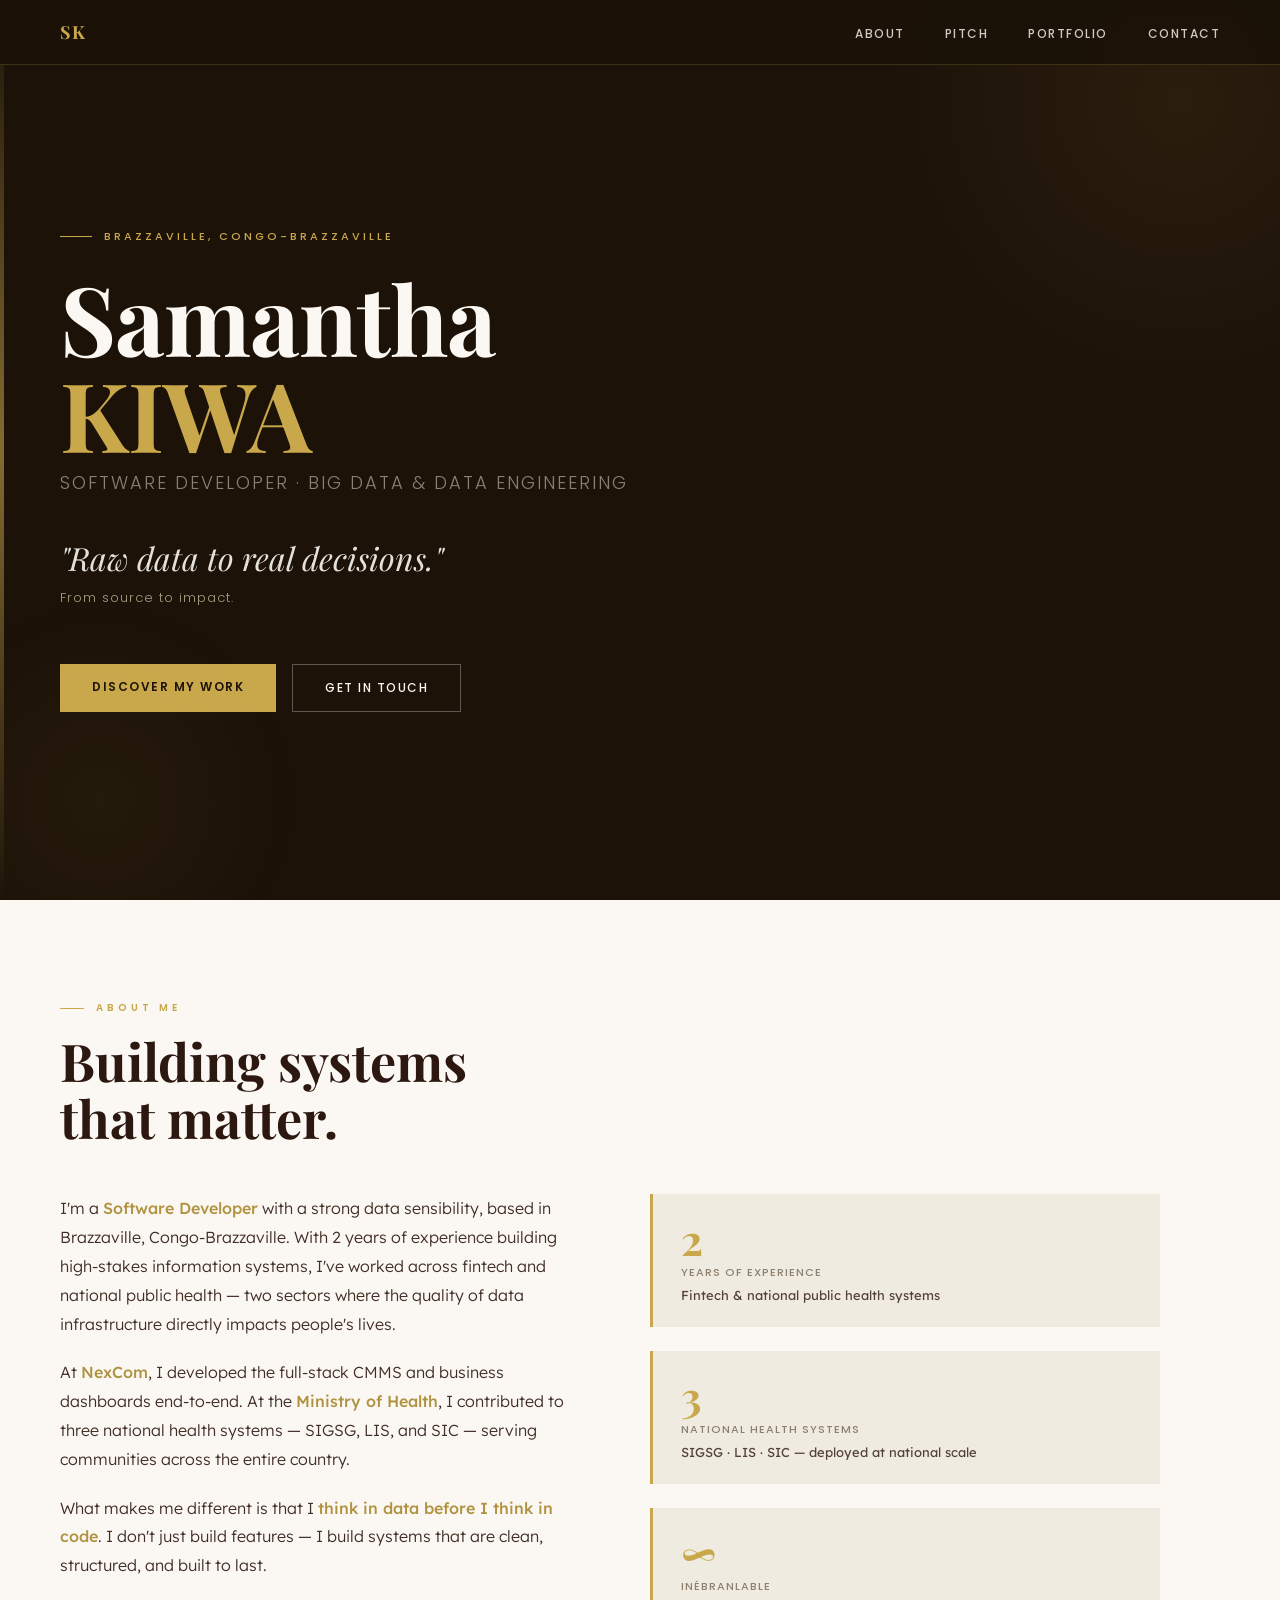
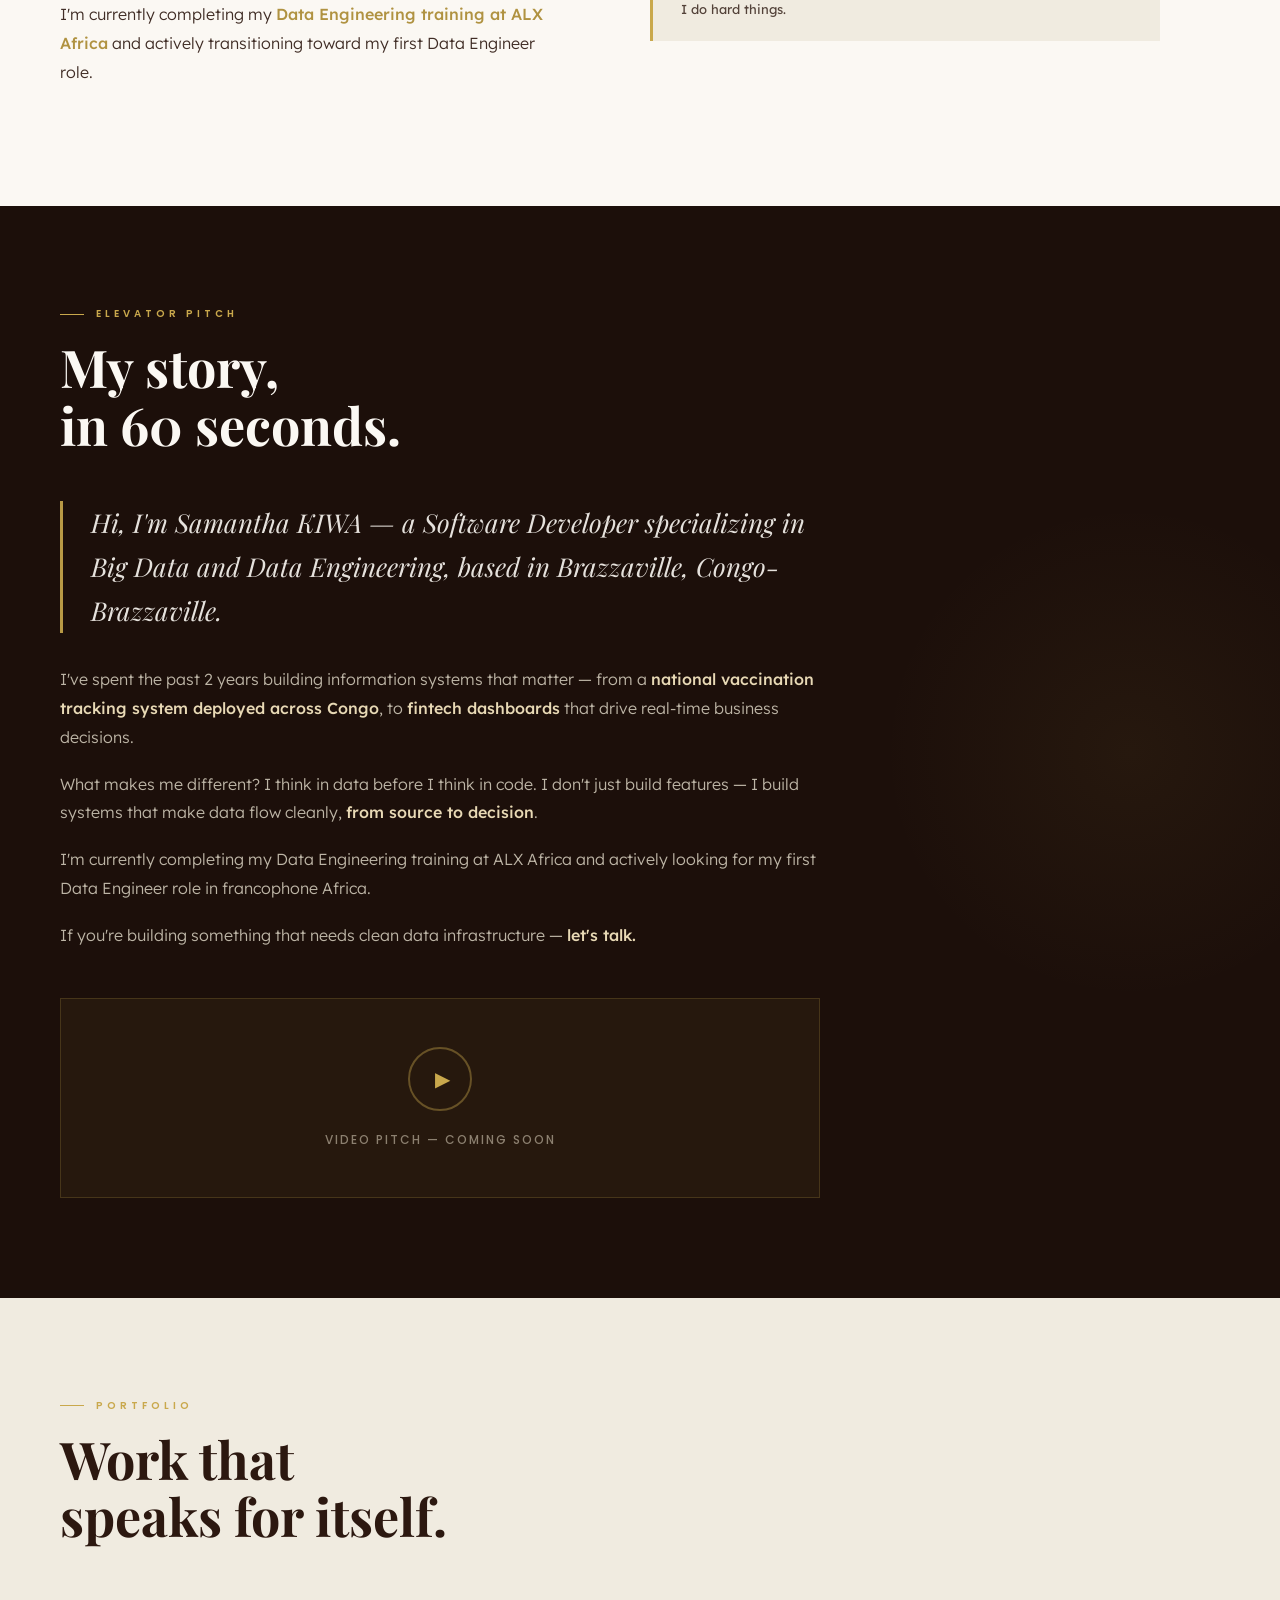
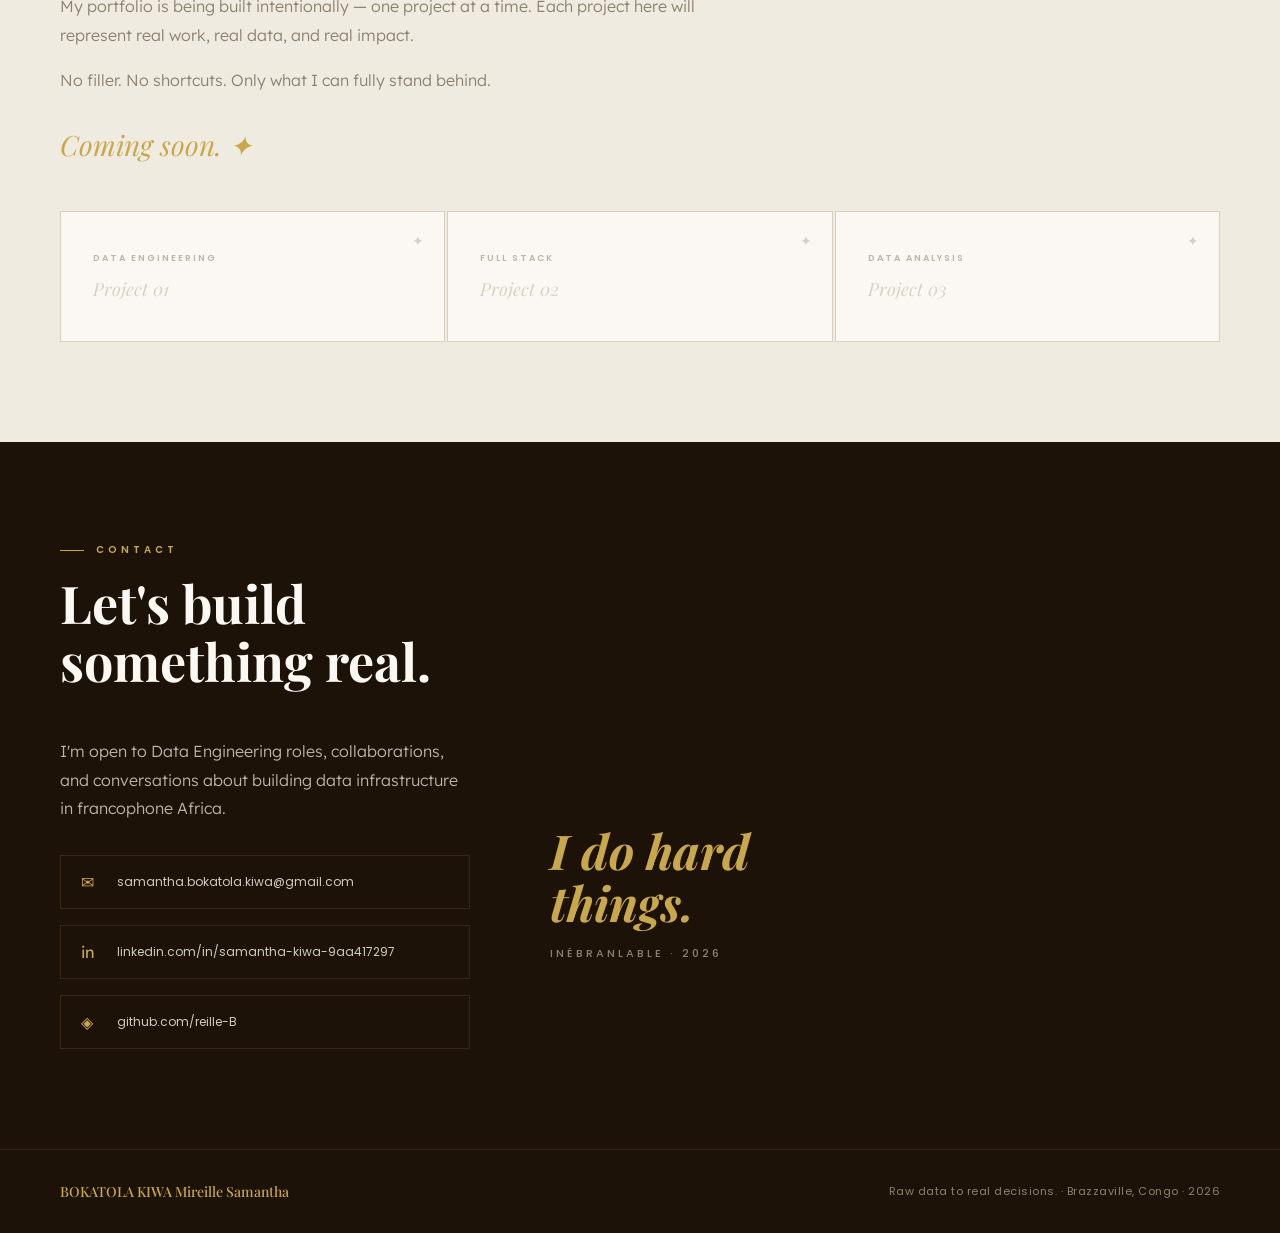
==== index.html @ e0ca82a2 "Portfolio index" ====
<!DOCTYPE html>
<html lang="en">
<head>
<meta charset="UTF-8">
<meta name="viewport" content="width=device-width, initial-scale=1.0">
<title>Samantha KIWA — Software Developer · Big Data & Data Engineering</title>
<link href="https://fonts.googleapis.com/css2?family=Playfair+Display:wght@400;500;700&family=Poppins:wght@300;400;500;600&family=Lexend:wght@300;400;500&display=swap" rel="stylesheet">
<style>
  :root {
    --espresso: #2C1810;
    --espresso-deep: #1C0F0A;
    --nuit: #1C1208;
    --or: #C9A84C;
    --or-pale: #E8D9B5;
    --or-fonce: #A8882E;
    --creme: #FBF8F3;
    --creme-fonce: #F0EBE0;
    --taupe: #8C8070;
    --sable: #D9D0C0;
    --sable-clair: #BDB5A6;
  }

  * { margin: 0; padding: 0; box-sizing: border-box; }

  html { scroll-behavior: smooth; }

  body {
    font-family: 'Lexend', sans-serif;
    background: var(--creme);
    color: var(--espresso);
    overflow-x: hidden;
  }

  /* ── NAV ── */
  nav {
    position: fixed;
    top: 0; left: 0; right: 0;
    z-index: 100;
    display: flex;
    justify-content: space-between;
    align-items: center;
    padding: 20px 60px;
    background: rgba(28, 18, 8, 0.95);
    backdrop-filter: blur(12px);
    border-bottom: 1px solid rgba(201, 168, 76, 0.2);
  }

  .nav-logo {
    font-family: 'Playfair Display', serif;
    font-size: 18px;
    font-weight: 700;
    color: var(--or);
    letter-spacing: 0.5px;
  }

  .nav-links {
    display: flex;
    gap: 40px;
    list-style: none;
  }

  .nav-links a {
    font-family: 'Poppins', sans-serif;
    font-size: 12px;
    font-weight: 500;
    color: var(--creme);
    text-decoration: none;
    letter-spacing: 1.5px;
    text-transform: uppercase;
    opacity: 0.8;
    transition: opacity 0.3s, color 0.3s;
  }

  .nav-links a:hover { opacity: 1; color: var(--or); }

  /* ── HERO ── */
  .hero {
    min-height: 100vh;
    background: var(--nuit);
    display: flex;
    align-items: center;
    position: relative;
    overflow: hidden;
    padding: 120px 60px 80px;
  }

  .hero::before {
    content: '';
    position: absolute;
    top: -200px; right: -200px;
    width: 600px; height: 600px;
    background: radial-gradient(circle, rgba(201,168,76,0.08) 0%, transparent 70%);
    pointer-events: none;
  }

  .hero::after {
    content: '';
    position: absolute;
    bottom: -100px; left: -100px;
    width: 400px; height: 400px;
    background: radial-gradient(circle, rgba(201,168,76,0.05) 0%, transparent 70%);
    pointer-events: none;
  }

  .hero-content {
    max-width: 900px;
    animation: fadeUp 1s ease both;
  }

  .hero-eyebrow {
    font-family: 'Poppins', sans-serif;
    font-size: 11px;
    font-weight: 500;
    color: var(--or);
    letter-spacing: 3px;
    text-transform: uppercase;
    margin-bottom: 24px;
    display: flex;
    align-items: center;
    gap: 12px;
  }

  .hero-eyebrow::before {
    content: '';
    width: 32px;
    height: 1px;
    background: var(--or);
  }

  .hero-name {
    font-family: 'Playfair Display', serif;
    font-size: clamp(52px, 8vw, 96px);
    font-weight: 700;
    color: var(--creme);
    line-height: 1.0;
    margin-bottom: 8px;
    letter-spacing: -1px;
  }

  .hero-name span { color: var(--or); }

  .hero-title {
    font-family: 'Poppins', sans-serif;
    font-size: clamp(14px, 2vw, 18px);
    font-weight: 300;
    color: var(--taupe);
    letter-spacing: 2px;
    text-transform: uppercase;
    margin-bottom: 40px;
  }

  .hero-tagline {
    font-family: 'Playfair Display', serif;
    font-size: clamp(20px, 3vw, 32px);
    font-weight: 400;
    color: var(--creme);
    font-style: italic;
    line-height: 1.4;
    margin-bottom: 8px;
    opacity: 0.9;
  }

  .hero-sub {
    font-family: 'Poppins', sans-serif;
    font-size: 13px;
    font-weight: 300;
    color: var(--or-pale);
    letter-spacing: 1px;
    margin-bottom: 56px;
    opacity: 0.7;
  }

  .hero-cta {
    display: flex;
    gap: 16px;
    flex-wrap: wrap;
  }

  .btn-primary {
    font-family: 'Poppins', sans-serif;
    font-size: 12px;
    font-weight: 600;
    letter-spacing: 1.5px;
    text-transform: uppercase;
    color: var(--nuit);
    background: var(--or);
    padding: 14px 32px;
    text-decoration: none;
    border: none;
    cursor: pointer;
    transition: background 0.3s, transform 0.2s;
  }

  .btn-primary:hover { background: var(--or-fonce); transform: translateY(-2px); }

  .btn-ghost {
    font-family: 'Poppins', sans-serif;
    font-size: 12px;
    font-weight: 500;
    letter-spacing: 1.5px;
    text-transform: uppercase;
    color: var(--creme);
    background: transparent;
    padding: 14px 32px;
    text-decoration: none;
    border: 1px solid rgba(251,248,243,0.3);
    transition: border-color 0.3s, transform 0.2s;
  }

  .btn-ghost:hover { border-color: var(--or); color: var(--or); transform: translateY(-2px); }

  .hero-bar {
    position: absolute;
    left: 0; top: 0; bottom: 0;
    width: 4px;
    background: linear-gradient(to bottom, transparent, var(--or), transparent);
    opacity: 0.6;
  }

  /* ── SECTIONS ── */
  section { padding: 100px 60px; }

  .section-label {
    font-family: 'Poppins', sans-serif;
    font-size: 10px;
    font-weight: 600;
    letter-spacing: 4px;
    text-transform: uppercase;
    color: var(--or);
    margin-bottom: 16px;
    display: flex;
    align-items: center;
    gap: 12px;
  }

  .section-label::before {
    content: '';
    width: 24px;
    height: 1px;
    background: var(--or);
  }

  .section-title {
    font-family: 'Playfair Display', serif;
    font-size: clamp(32px, 5vw, 52px);
    font-weight: 700;
    color: var(--espresso);
    line-height: 1.1;
    margin-bottom: 48px;
  }

  /* ── ABOUT ── */
  #about { background: var(--creme); }

  .about-grid {
    display: grid;
    grid-template-columns: 1fr 1fr;
    gap: 80px;
    align-items: start;
    max-width: 1100px;
  }

  .about-text p {
    font-family: 'Lexend', sans-serif;
    font-size: 16px;
    font-weight: 300;
    color: var(--espresso);
    line-height: 1.8;
    margin-bottom: 20px;
    opacity: 0.9;
  }

  .about-text p strong {
    color: var(--or-fonce);
    font-weight: 500;
  }

  .about-stats {
    display: flex;
    flex-direction: column;
    gap: 24px;
  }

  .stat-card {
    background: var(--creme-fonce);
    border-left: 3px solid var(--or);
    padding: 24px 28px;
  }

  .stat-number {
    font-family: 'Playfair Display', serif;
    font-size: 42px;
    font-weight: 700;
    color: var(--or);
    line-height: 1;
    margin-bottom: 4px;
  }

  .stat-label {
    font-family: 'Poppins', sans-serif;
    font-size: 11px;
    font-weight: 500;
    color: var(--taupe);
    letter-spacing: 1px;
    text-transform: uppercase;
  }

  .stat-desc {
    font-family: 'Lexend', sans-serif;
    font-size: 13px;
    color: var(--espresso);
    margin-top: 6px;
    opacity: 0.8;
  }

  /* ── PITCH ── */
  #pitch {
    background: var(--espresso-deep);
    position: relative;
    overflow: hidden;
  }

  #pitch::before {
    content: '';
    position: absolute;
    top: 50%; right: -100px;
    transform: translateY(-50%);
    width: 500px; height: 500px;
    background: radial-gradient(circle, rgba(201,168,76,0.06) 0%, transparent 70%);
    pointer-events: none;
  }

  #pitch .section-label { color: var(--or); }
  #pitch .section-label::before { background: var(--or); }

  #pitch .section-title { color: var(--creme); }

  .pitch-content {
    max-width: 760px;
    position: relative;
    z-index: 1;
  }

  .pitch-quote {
    font-family: 'Playfair Display', serif;
    font-size: clamp(18px, 2.5vw, 26px);
    font-weight: 400;
    color: var(--creme);
    line-height: 1.7;
    font-style: italic;
    margin-bottom: 32px;
    padding-left: 28px;
    border-left: 3px solid var(--or);
    opacity: 0.9;
  }

  .pitch-body p {
    font-family: 'Lexend', sans-serif;
    font-size: 16px;
    font-weight: 300;
    color: var(--sable-clair);
    line-height: 1.8;
    margin-bottom: 18px;
  }

  .pitch-body p strong { color: var(--or-pale); font-weight: 500; }

  .pitch-video-placeholder {
    margin-top: 48px;
    background: rgba(201,168,76,0.06);
    border: 1px solid rgba(201,168,76,0.2);
    padding: 48px;
    text-align: center;
  }

  .pitch-video-placeholder p {
    font-family: 'Poppins', sans-serif;
    font-size: 12px;
    font-weight: 500;
    color: var(--taupe);
    letter-spacing: 2px;
    text-transform: uppercase;
  }

  .pitch-video-placeholder .play-icon {
    width: 64px;
    height: 64px;
    border: 2px solid rgba(201,168,76,0.4);
    border-radius: 50%;
    display: flex;
    align-items: center;
    justify-content: center;
    margin: 0 auto 20px;
  }

  .pitch-video-placeholder .play-icon::after {
    content: '▶';
    color: var(--or);
    font-size: 20px;
    margin-left: 4px;
  }

  /* ── PORTFOLIO ── */
  #portfolio { background: var(--creme-fonce); }

  .portfolio-coming {
    max-width: 700px;
  }

  .portfolio-coming p {
    font-family: 'Lexend', sans-serif;
    font-size: 16px;
    font-weight: 300;
    color: var(--taupe);
    line-height: 1.8;
    margin-bottom: 16px;
  }

  .portfolio-coming .signature {
    font-family: 'Playfair Display', serif;
    font-size: 28px;
    color: var(--or);
    font-style: italic;
    margin-top: 32px;
  }

  .portfolio-grid {
    display: grid;
    grid-template-columns: repeat(3, 1fr);
    gap: 2px;
    margin-top: 48px;
  }

  .portfolio-placeholder {
    background: var(--creme);
    border: 1px solid var(--sable);
    padding: 40px 32px;
    position: relative;
    overflow: hidden;
  }

  .portfolio-placeholder::before {
    content: '✦';
    position: absolute;
    top: 20px; right: 20px;
    color: var(--sable);
    font-size: 14px;
  }

  .portfolio-placeholder .pp-tag {
    font-family: 'Poppins', sans-serif;
    font-size: 9px;
    font-weight: 600;
    letter-spacing: 2px;
    text-transform: uppercase;
    color: var(--sable-clair);
    margin-bottom: 12px;
  }

  .portfolio-placeholder .pp-title {
    font-family: 'Playfair Display', serif;
    font-size: 18px;
    color: var(--sable);
    font-style: italic;
  }

  /* ── CONTACT ── */
  #contact { background: var(--nuit); }

  #contact .section-label { color: var(--or); }
  #contact .section-label::before { background: var(--or); }
  #contact .section-title { color: var(--creme); }

  .contact-grid {
    display: grid;
    grid-template-columns: 1fr 1fr;
    gap: 80px;
    max-width: 900px;
  }

  .contact-intro {
    font-family: 'Lexend', sans-serif;
    font-size: 16px;
    font-weight: 300;
    color: var(--sable-clair);
    line-height: 1.8;
    margin-bottom: 32px;
  }

  .contact-links {
    display: flex;
    flex-direction: column;
    gap: 16px;
  }

  .contact-link {
    display: flex;
    align-items: center;
    gap: 16px;
    text-decoration: none;
    padding: 16px 20px;
    border: 1px solid rgba(201,168,76,0.15);
    transition: border-color 0.3s, background 0.3s;
  }

  .contact-link:hover {
    border-color: var(--or);
    background: rgba(201,168,76,0.05);
  }

  .contact-link-icon {
    font-size: 16px;
    color: var(--or);
    min-width: 20px;
  }

  .contact-link-text {
    font-family: 'Poppins', sans-serif;
    font-size: 12px;
    color: var(--creme);
    font-weight: 400;
    opacity: 0.8;
  }

  .contact-right {
    display: flex;
    flex-direction: column;
    justify-content: center;
  }

  .motto {
    font-family: 'Playfair Display', serif;
    font-size: clamp(24px, 4vw, 48px);
    font-weight: 700;
    color: var(--or);
    line-height: 1.1;
    margin-bottom: 16px;
    font-style: italic;
  }

  .motto-sub {
    font-family: 'Poppins', sans-serif;
    font-size: 11px;
    font-weight: 500;
    letter-spacing: 3px;
    text-transform: uppercase;
    color: var(--taupe);
  }

  /* ── FOOTER ── */
  footer {
    background: var(--nuit);
    border-top: 1px solid rgba(201,168,76,0.15);
    padding: 32px 60px;
    display: flex;
    justify-content: space-between;
    align-items: center;
  }

  .footer-name {
    font-family: 'Playfair Display', serif;
    font-size: 14px;
    color: var(--or);
    font-weight: 500;
  }

  .footer-copy {
    font-family: 'Poppins', sans-serif;
    font-size: 11px;
    color: var(--taupe);
    letter-spacing: 0.5px;
  }

  /* ── ANIMATIONS ── */
  @keyframes fadeUp {
    from { opacity: 0; transform: translateY(30px); }
    to { opacity: 1; transform: translateY(0); }
  }

  .fade-in {
    opacity: 0;
    transform: translateY(20px);
    transition: opacity 0.7s ease, transform 0.7s ease;
  }

  .fade-in.visible {
    opacity: 1;
    transform: translateY(0);
  }

  /* ── RESPONSIVE ── */
  @media (max-width: 768px) {
    nav { padding: 16px 24px; }
    .nav-links { display: none; }
    section { padding: 60px 24px; }
    .hero { padding: 100px 24px 60px; }
    .about-grid { grid-template-columns: 1fr; gap: 40px; }
    .contact-grid { grid-template-columns: 1fr; gap: 40px; }
    .portfolio-grid { grid-template-columns: 1fr; }
    footer { flex-direction: column; gap: 12px; text-align: center; padding: 24px; }
  }
</style>
</head>
<body>

<!-- NAV -->
<nav>
  <div class="nav-logo">SK</div>
  <ul class="nav-links">
    <li><a href="#about">About</a></li>
    <li><a href="#pitch">Pitch</a></li>
    <li><a href="#portfolio">Portfolio</a></li>
    <li><a href="#contact">Contact</a></li>
  </ul>
</nav>

<!-- HERO -->
<section class="hero">
  <div class="hero-bar"></div>
  <div class="hero-content">
    <div class="hero-eyebrow">Brazzaville, Congo-Brazzaville</div>
    <h1 class="hero-name">Samantha<br><span>KIWA</span></h1>
    <p class="hero-title">Software Developer · Big Data & Data Engineering</p>
    <p class="hero-tagline">"Raw data to real decisions."</p>
    <p class="hero-sub">From source to impact.</p>
    <div class="hero-cta">
      <a href="#about" class="btn-primary">Discover my work</a>
      <a href="#contact" class="btn-ghost">Get in touch</a>
    </div>
  </div>
</section>

<!-- ABOUT -->
<section id="about">
  <div class="section-label">About me</div>
  <h2 class="section-title">Building systems<br>that matter.</h2>
  <div class="about-grid fade-in">
    <div class="about-text">
      <p>I'm a <strong>Software Developer</strong> with a strong data sensibility, based in Brazzaville, Congo-Brazzaville. With 2 years of experience building high-stakes information systems, I've worked across fintech and national public health — two sectors where the quality of data infrastructure directly impacts people's lives.</p>
      <p>At <strong>NexCom</strong>, I developed the full-stack CMMS and business dashboards end-to-end. At the <strong>Ministry of Health</strong>, I contributed to three national health systems — SIGSG, LIS, and SIC — serving communities across the entire country.</p>
      <p>What makes me different is that I <strong>think in data before I think in code</strong>. I don't just build features — I build systems that are clean, structured, and built to last.</p>
      <p>I'm currently completing my <strong>Data Engineering training at ALX Africa</strong> and actively transitioning toward my first Data Engineer role.</p>
    </div>
    <div class="about-stats">
      <div class="stat-card">
        <div class="stat-number">2</div>
        <div class="stat-label">Years of experience</div>
        <div class="stat-desc">Fintech & national public health systems</div>
      </div>
      <div class="stat-card">
        <div class="stat-number">3</div>
        <div class="stat-label">National health systems</div>
        <div class="stat-desc">SIGSG · LIS · SIC — deployed at national scale</div>
      </div>
      <div class="stat-card">
        <div class="stat-number">∞</div>
        <div class="stat-label">Inébranlable</div>
        <div class="stat-desc">I do hard things.</div>
      </div>
    </div>
  </div>
</section>

<!-- ELEVATOR PITCH -->
<section id="pitch">
  <div class="section-label">Elevator pitch</div>
  <h2 class="section-title">My story,<br>in 60 seconds.</h2>
  <div class="pitch-content fade-in">
    <p class="pitch-quote">Hi, I'm Samantha KIWA — a Software Developer specializing in Big Data and Data Engineering, based in Brazzaville, Congo-Brazzaville.</p>
    <div class="pitch-body">
      <p>I've spent the past 2 years building information systems that matter — from a <strong>national vaccination tracking system deployed across Congo</strong>, to <strong>fintech dashboards</strong> that drive real-time business decisions.</p>
      <p>What makes me different? I think in data before I think in code. I don't just build features — I build systems that make data flow cleanly, <strong>from source to decision</strong>.</p>
      <p>I'm currently completing my Data Engineering training at ALX Africa and actively looking for my first Data Engineer role in francophone Africa.</p>
      <p>If you're building something that needs clean data infrastructure — <strong>let's talk.</strong></p>
    </div>
    <div class="pitch-video-placeholder">
      <div class="play-icon"></div>
      <p>Video pitch — coming soon</p>
    </div>
  </div>
</section>

<!-- PORTFOLIO -->
<section id="portfolio">
  <div class="section-label">Portfolio</div>
  <h2 class="section-title">Work that<br>speaks for itself.</h2>
  <div class="portfolio-coming fade-in">
    <p>My portfolio is being built intentionally — one project at a time. Each project here will represent real work, real data, and real impact.</p>
    <p>No filler. No shortcuts. Only what I can fully stand behind.</p>
    <div class="signature">Coming soon. ✦</div>
  </div>
  <div class="portfolio-grid">
    <div class="portfolio-placeholder">
      <div class="pp-tag">Data Engineering</div>
      <div class="pp-title">Project 01</div>
    </div>
    <div class="portfolio-placeholder">
      <div class="pp-tag">Full Stack</div>
      <div class="pp-title">Project 02</div>
    </div>
    <div class="portfolio-placeholder">
      <div class="pp-tag">Data Analysis</div>
      <div class="pp-title">Project 03</div>
    </div>
  </div>
</section>

<!-- CONTACT -->
<section id="contact">
  <div class="section-label">Contact</div>
  <h2 class="section-title">Let's build<br>something real.</h2>
  <div class="contact-grid fade-in">
    <div>
      <p class="contact-intro">I'm open to Data Engineering roles, collaborations, and conversations about building data infrastructure in francophone Africa.</p>
      <div class="contact-links">
        <a href="mailto:samantha.bokatola.kiwa@gmail.com" class="contact-link">
          <span class="contact-link-icon">✉</span>
          <span class="contact-link-text">samantha.bokatola.kiwa@gmail.com</span>
        </a>
        <a href="https://linkedin.com/in/samantha-kiwa-9aa417297" target="_blank" class="contact-link">
          <span class="contact-link-icon">in</span>
          <span class="contact-link-text">linkedin.com/in/samantha-kiwa-9aa417297</span>
        </a>
        <a href="https://github.com/reille-B" target="_blank" class="contact-link">
          <span class="contact-link-icon">◈</span>
          <span class="contact-link-text">github.com/reille-B</span>
        </a>
      </div>
    </div>
    <div class="contact-right">
      <div class="motto">I do hard<br>things.</div>
      <div class="motto-sub">Inébranlable · 2026</div>
    </div>
  </div>
</section>

<!-- FOOTER -->
<footer>
  <div class="footer-name">BOKATOLA KIWA Mireille Samantha</div>
  <div class="footer-copy">Raw data to real decisions. · Brazzaville, Congo · 2026</div>
</footer>

<script>
  // Scroll animations
  const observer = new IntersectionObserver((entries) => {
    entries.forEach(entry => {
      if (entry.isIntersecting) {
        entry.target.classList.add('visible');
      }
    });
  }, { threshold: 0.1 });

  document.querySelectorAll('.fade-in').forEach(el => observer.observe(el));
</script>
</body>
</html>
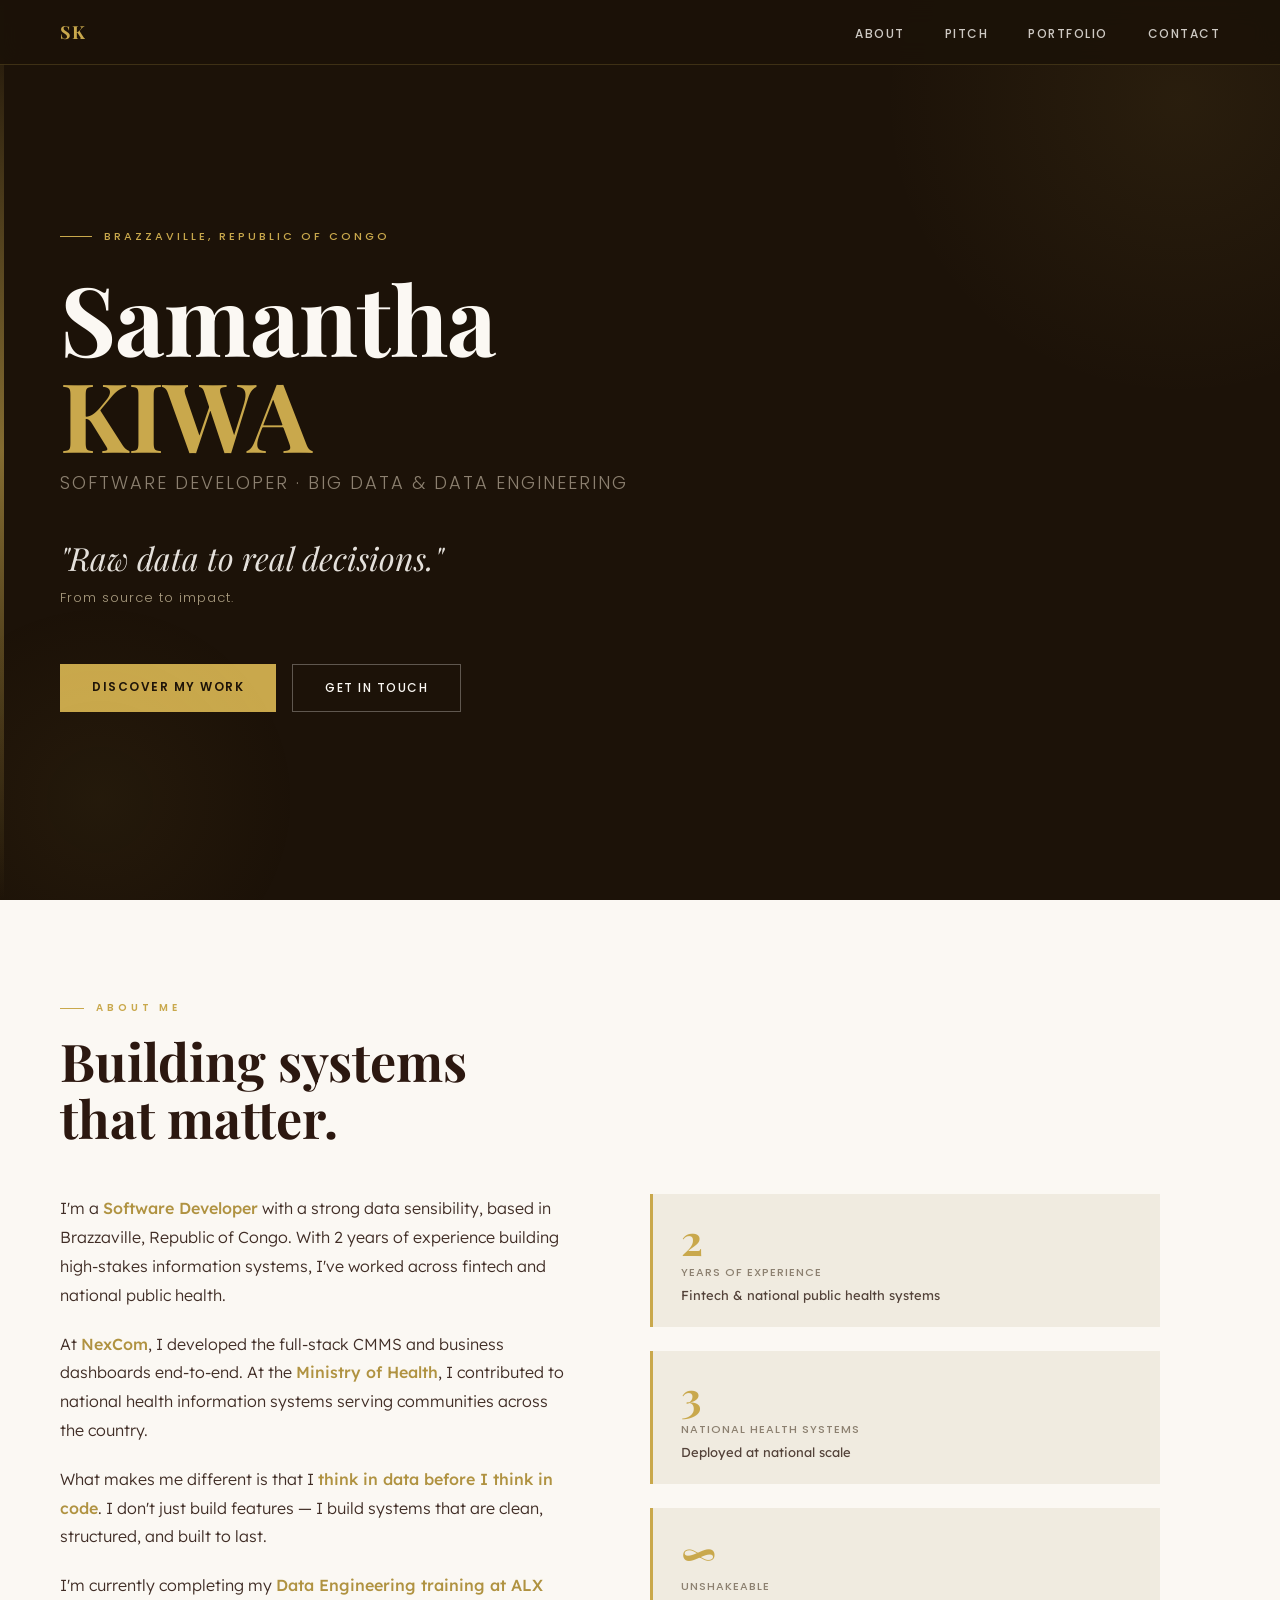
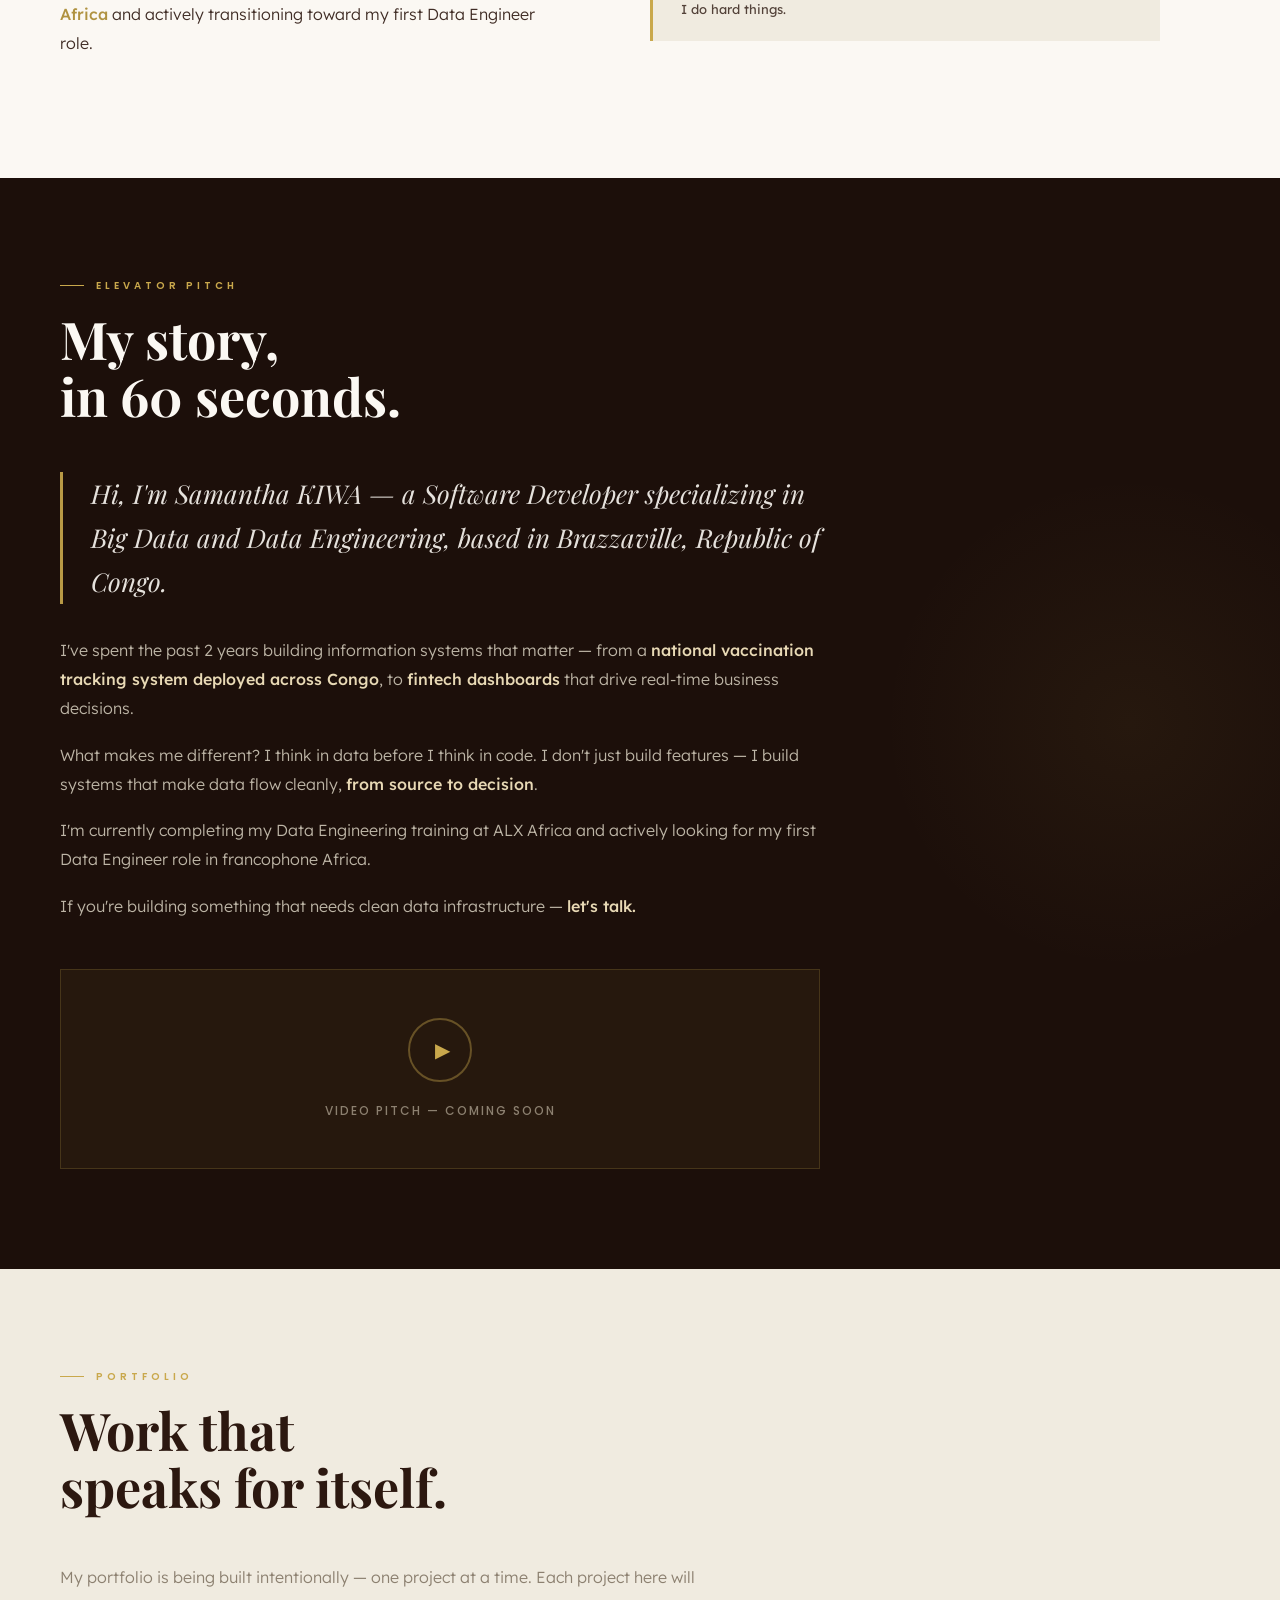
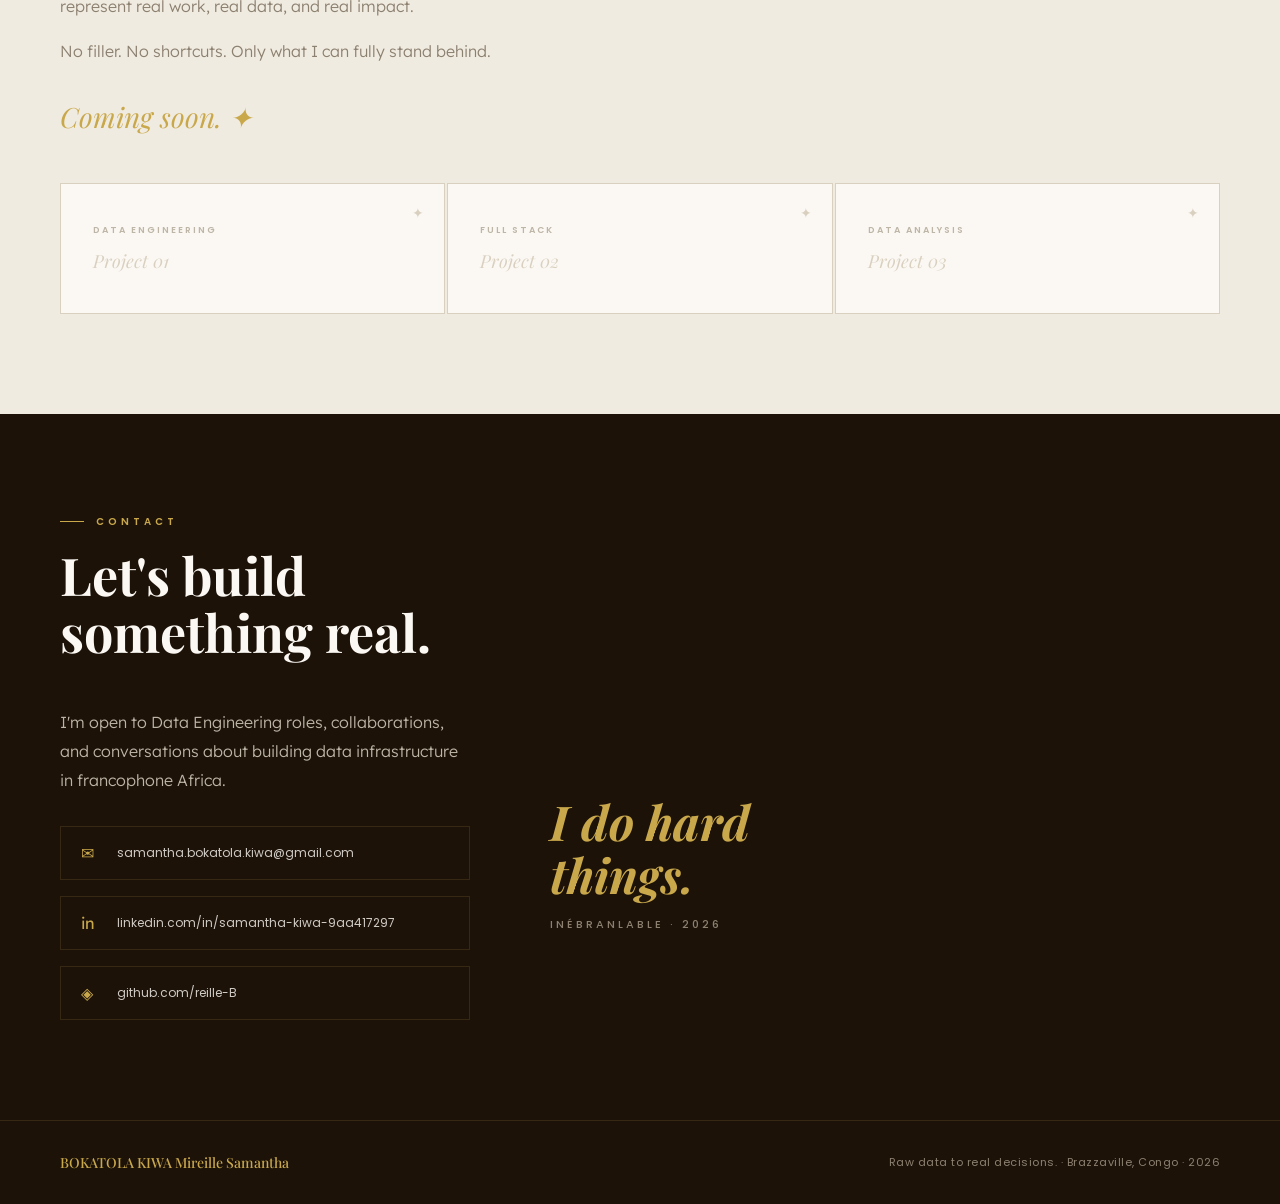
==== commit 8a2c0a4b: "ABOUT" ====
--- a/index.html
+++ b/index.html
@@ -618,7 +618,7 @@
 <section class="hero">
   <div class="hero-bar"></div>
   <div class="hero-content">
-    <div class="hero-eyebrow">Brazzaville, Congo-Brazzaville</div>
+    <div class="hero-eyebrow">Brazzaville, Republic of Congo</div>
     <h1 class="hero-name">Samantha<br><span>KIWA</span></h1>
     <p class="hero-title">Software Developer · Big Data & Data Engineering</p>
     <p class="hero-tagline">"Raw data to real decisions."</p>
@@ -636,8 +636,8 @@
   <h2 class="section-title">Building systems<br>that matter.</h2>
   <div class="about-grid fade-in">
     <div class="about-text">
-      <p>I'm a <strong>Software Developer</strong> with a strong data sensibility, based in Brazzaville, Congo-Brazzaville. With 2 years of experience building high-stakes information systems, I've worked across fintech and national public health — two sectors where the quality of data infrastructure directly impacts people's lives.</p>
-      <p>At <strong>NexCom</strong>, I developed the full-stack CMMS and business dashboards end-to-end. At the <strong>Ministry of Health</strong>, I contributed to three national health systems — SIGSG, LIS, and SIC — serving communities across the entire country.</p>
+      <p>I'm a <strong>Software Developer</strong> with a strong data sensibility, based in Brazzaville, Republic of Congo. With 2 years of experience building high-stakes information systems, I've worked across fintech and national public health.</p>
+      <p>At <strong>NexCom</strong>, I developed the full-stack CMMS and business dashboards end-to-end. At the <strong>Ministry of Health</strong>, I contributed to national health information systems serving communities across the country.</p>
       <p>What makes me different is that I <strong>think in data before I think in code</strong>. I don't just build features — I build systems that are clean, structured, and built to last.</p>
       <p>I'm currently completing my <strong>Data Engineering training at ALX Africa</strong> and actively transitioning toward my first Data Engineer role.</p>
     </div>
@@ -650,11 +650,11 @@
       <div class="stat-card">
         <div class="stat-number">3</div>
         <div class="stat-label">National health systems</div>
-        <div class="stat-desc">SIGSG · LIS · SIC — deployed at national scale</div>
+        <div class="stat-desc">Deployed at national scale</div>
       </div>
       <div class="stat-card">
         <div class="stat-number">∞</div>
-        <div class="stat-label">Inébranlable</div>
+        <div class="stat-label">Unshakeable</div>
         <div class="stat-desc">I do hard things.</div>
       </div>
     </div>
@@ -666,7 +666,7 @@
   <div class="section-label">Elevator pitch</div>
   <h2 class="section-title">My story,<br>in 60 seconds.</h2>
   <div class="pitch-content fade-in">
-    <p class="pitch-quote">Hi, I'm Samantha KIWA — a Software Developer specializing in Big Data and Data Engineering, based in Brazzaville, Congo-Brazzaville.</p>
+    <p class="pitch-quote">Hi, I'm Samantha KIWA — a Software Developer specializing in Big Data and Data Engineering, based in Brazzaville, Republic of Congo.</p>
     <div class="pitch-body">
       <p>I've spent the past 2 years building information systems that matter — from a <strong>national vaccination tracking system deployed across Congo</strong>, to <strong>fintech dashboards</strong> that drive real-time business decisions.</p>
       <p>What makes me different? I think in data before I think in code. I don't just build features — I build systems that make data flow cleanly, <strong>from source to decision</strong>.</p>
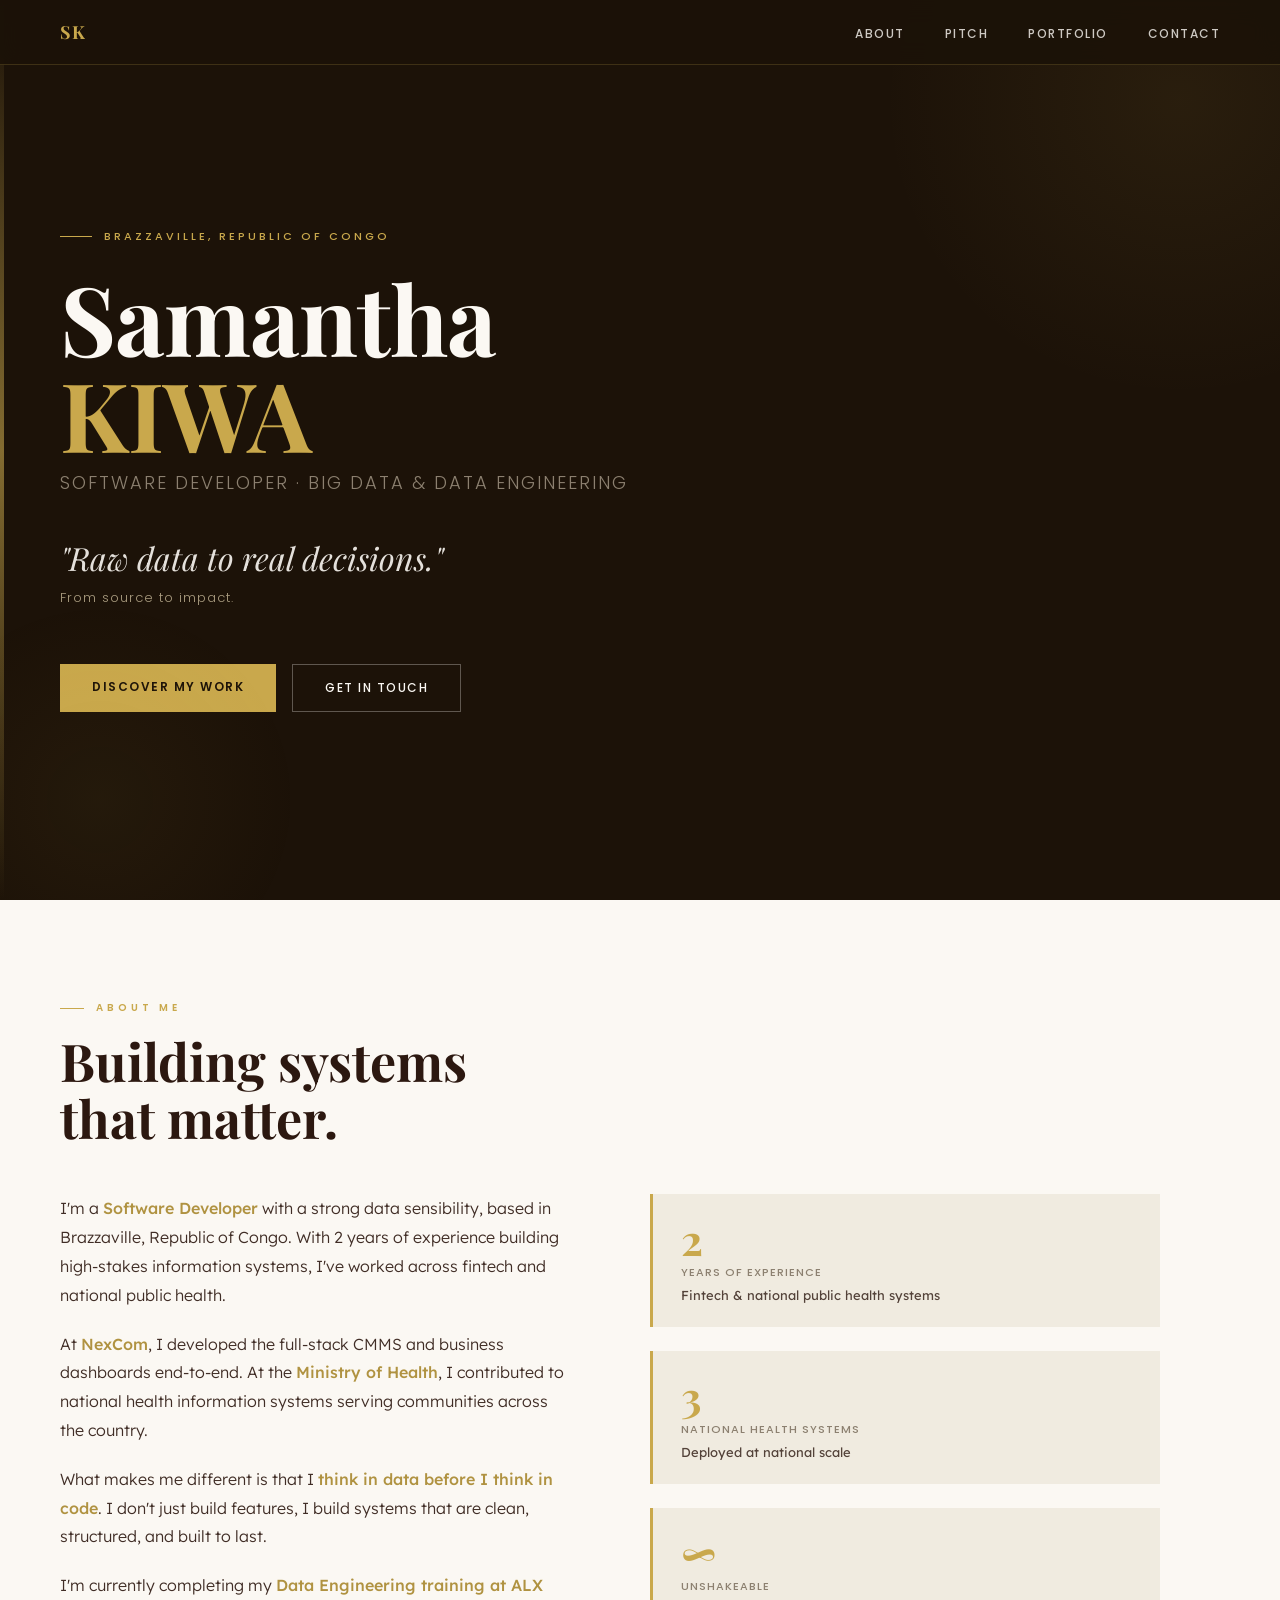
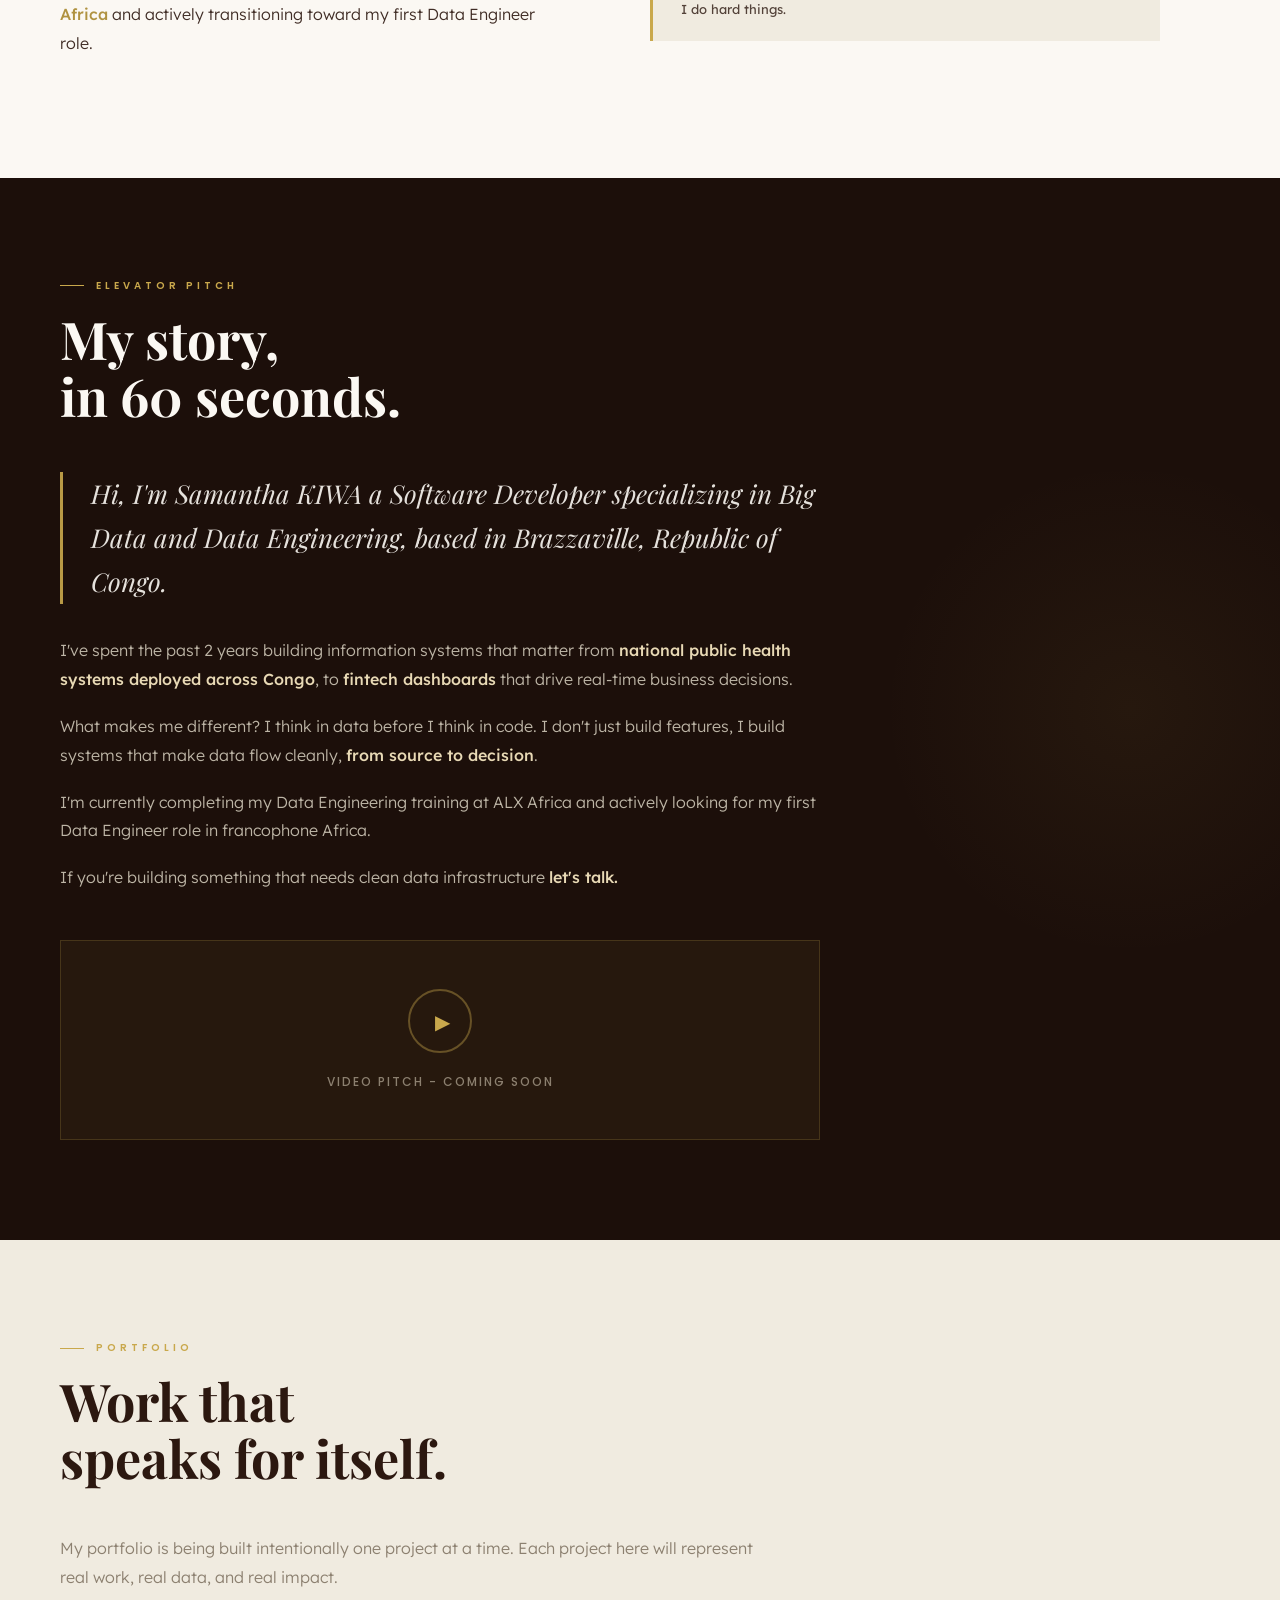
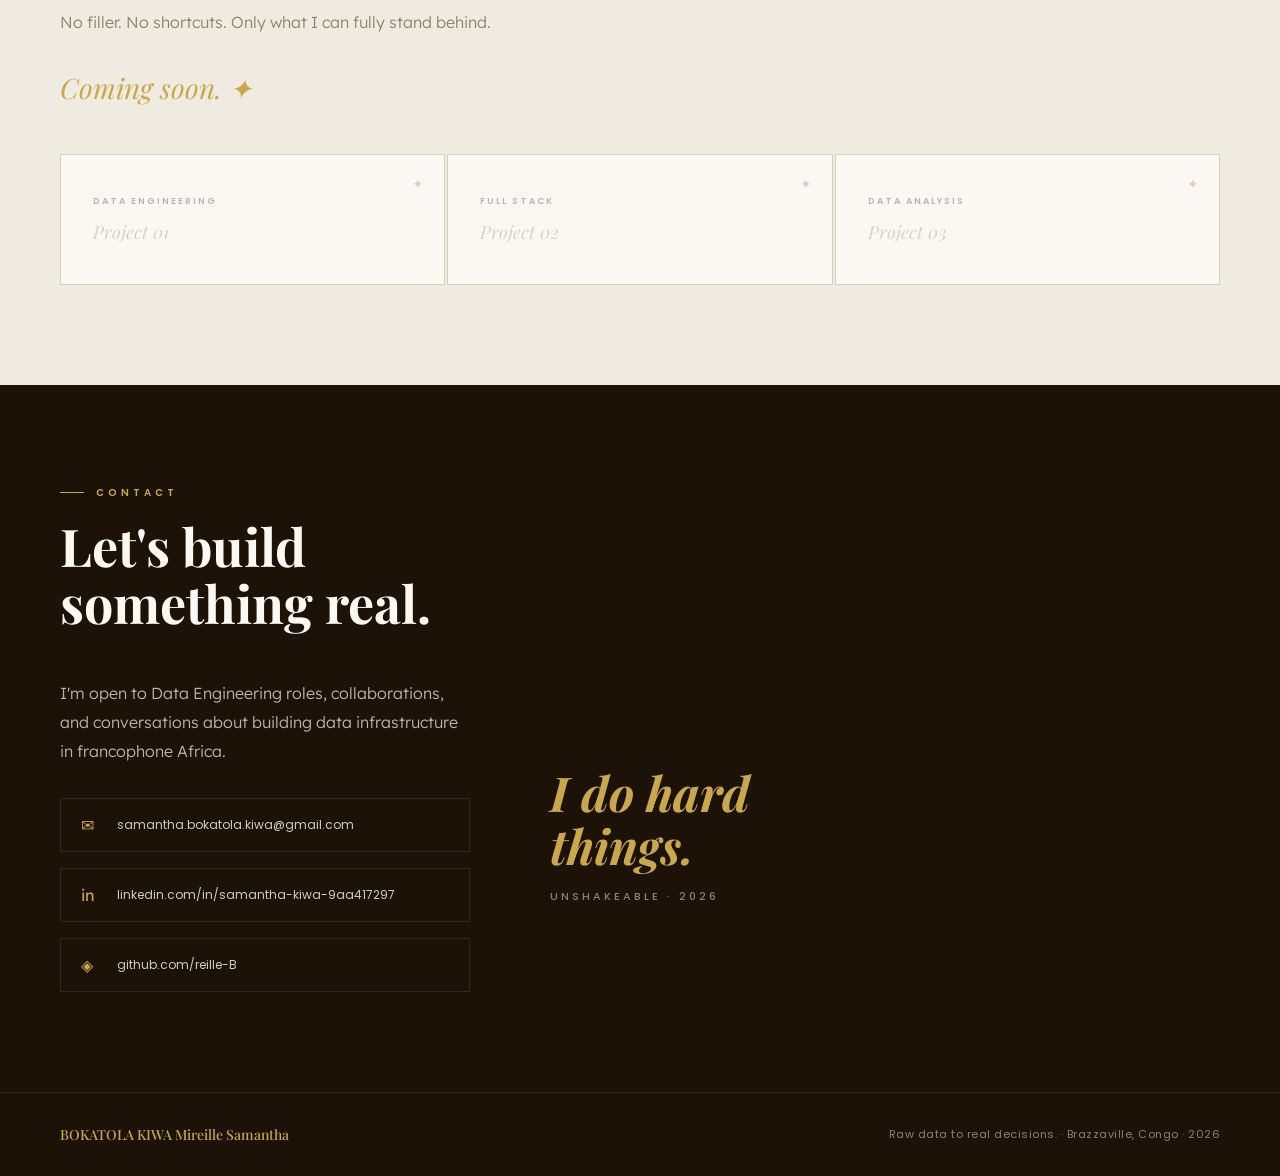
==== commit 476a6813: "Fix typos and punctuation in index.html" ====
--- a/index.html
+++ b/index.html
@@ -638,7 +638,7 @@
     <div class="about-text">
       <p>I'm a <strong>Software Developer</strong> with a strong data sensibility, based in Brazzaville, Republic of Congo. With 2 years of experience building high-stakes information systems, I've worked across fintech and national public health.</p>
       <p>At <strong>NexCom</strong>, I developed the full-stack CMMS and business dashboards end-to-end. At the <strong>Ministry of Health</strong>, I contributed to national health information systems serving communities across the country.</p>
-      <p>What makes me different is that I <strong>think in data before I think in code</strong>. I don't just build features — I build systems that are clean, structured, and built to last.</p>
+      <p>What makes me different is that I <strong>think in data before I think in code</strong>. I don't just build features, I build systems that are clean, structured, and built to last.</p>
       <p>I'm currently completing my <strong>Data Engineering training at ALX Africa</strong> and actively transitioning toward my first Data Engineer role.</p>
     </div>
     <div class="about-stats">
@@ -666,16 +666,16 @@
   <div class="section-label">Elevator pitch</div>
   <h2 class="section-title">My story,<br>in 60 seconds.</h2>
   <div class="pitch-content fade-in">
-    <p class="pitch-quote">Hi, I'm Samantha KIWA — a Software Developer specializing in Big Data and Data Engineering, based in Brazzaville, Republic of Congo.</p>
+    <p class="pitch-quote">Hi, I'm Samantha KIWA a Software Developer specializing in Big Data and Data Engineering, based in Brazzaville, Republic of Congo.</p>
     <div class="pitch-body">
-      <p>I've spent the past 2 years building information systems that matter — from a <strong>national vaccination tracking system deployed across Congo</strong>, to <strong>fintech dashboards</strong> that drive real-time business decisions.</p>
-      <p>What makes me different? I think in data before I think in code. I don't just build features — I build systems that make data flow cleanly, <strong>from source to decision</strong>.</p>
+      <p>I've spent the past 2 years building information systems that matter from <strong>national public health systems deployed across Congo</strong>, to <strong>fintech dashboards</strong> that drive real-time business decisions.</p>      
+      <p>What makes me different? I think in data before I think in code. I don't just build features, I build systems that make data flow cleanly, <strong>from source to decision</strong>.</p>
       <p>I'm currently completing my Data Engineering training at ALX Africa and actively looking for my first Data Engineer role in francophone Africa.</p>
-      <p>If you're building something that needs clean data infrastructure — <strong>let's talk.</strong></p>
+      <p>If you're building something that needs clean data infrastructure <strong>let's talk.</strong></p>
     </div>
     <div class="pitch-video-placeholder">
       <div class="play-icon"></div>
-      <p>Video pitch — coming soon</p>
+      <p>Video pitch - coming soon</p>
     </div>
   </div>
 </section>
@@ -685,7 +685,7 @@
   <div class="section-label">Portfolio</div>
   <h2 class="section-title">Work that<br>speaks for itself.</h2>
   <div class="portfolio-coming fade-in">
-    <p>My portfolio is being built intentionally — one project at a time. Each project here will represent real work, real data, and real impact.</p>
+    <p>My portfolio is being built intentionally one project at a time. Each project here will represent real work, real data, and real impact.</p>
     <p>No filler. No shortcuts. Only what I can fully stand behind.</p>
     <div class="signature">Coming soon. ✦</div>
   </div>
@@ -729,7 +729,7 @@
     </div>
     <div class="contact-right">
       <div class="motto">I do hard<br>things.</div>
-      <div class="motto-sub">Inébranlable · 2026</div>
+      <div class="motto-sub">Unshakeable · 2026</div>
     </div>
   </div>
 </section>
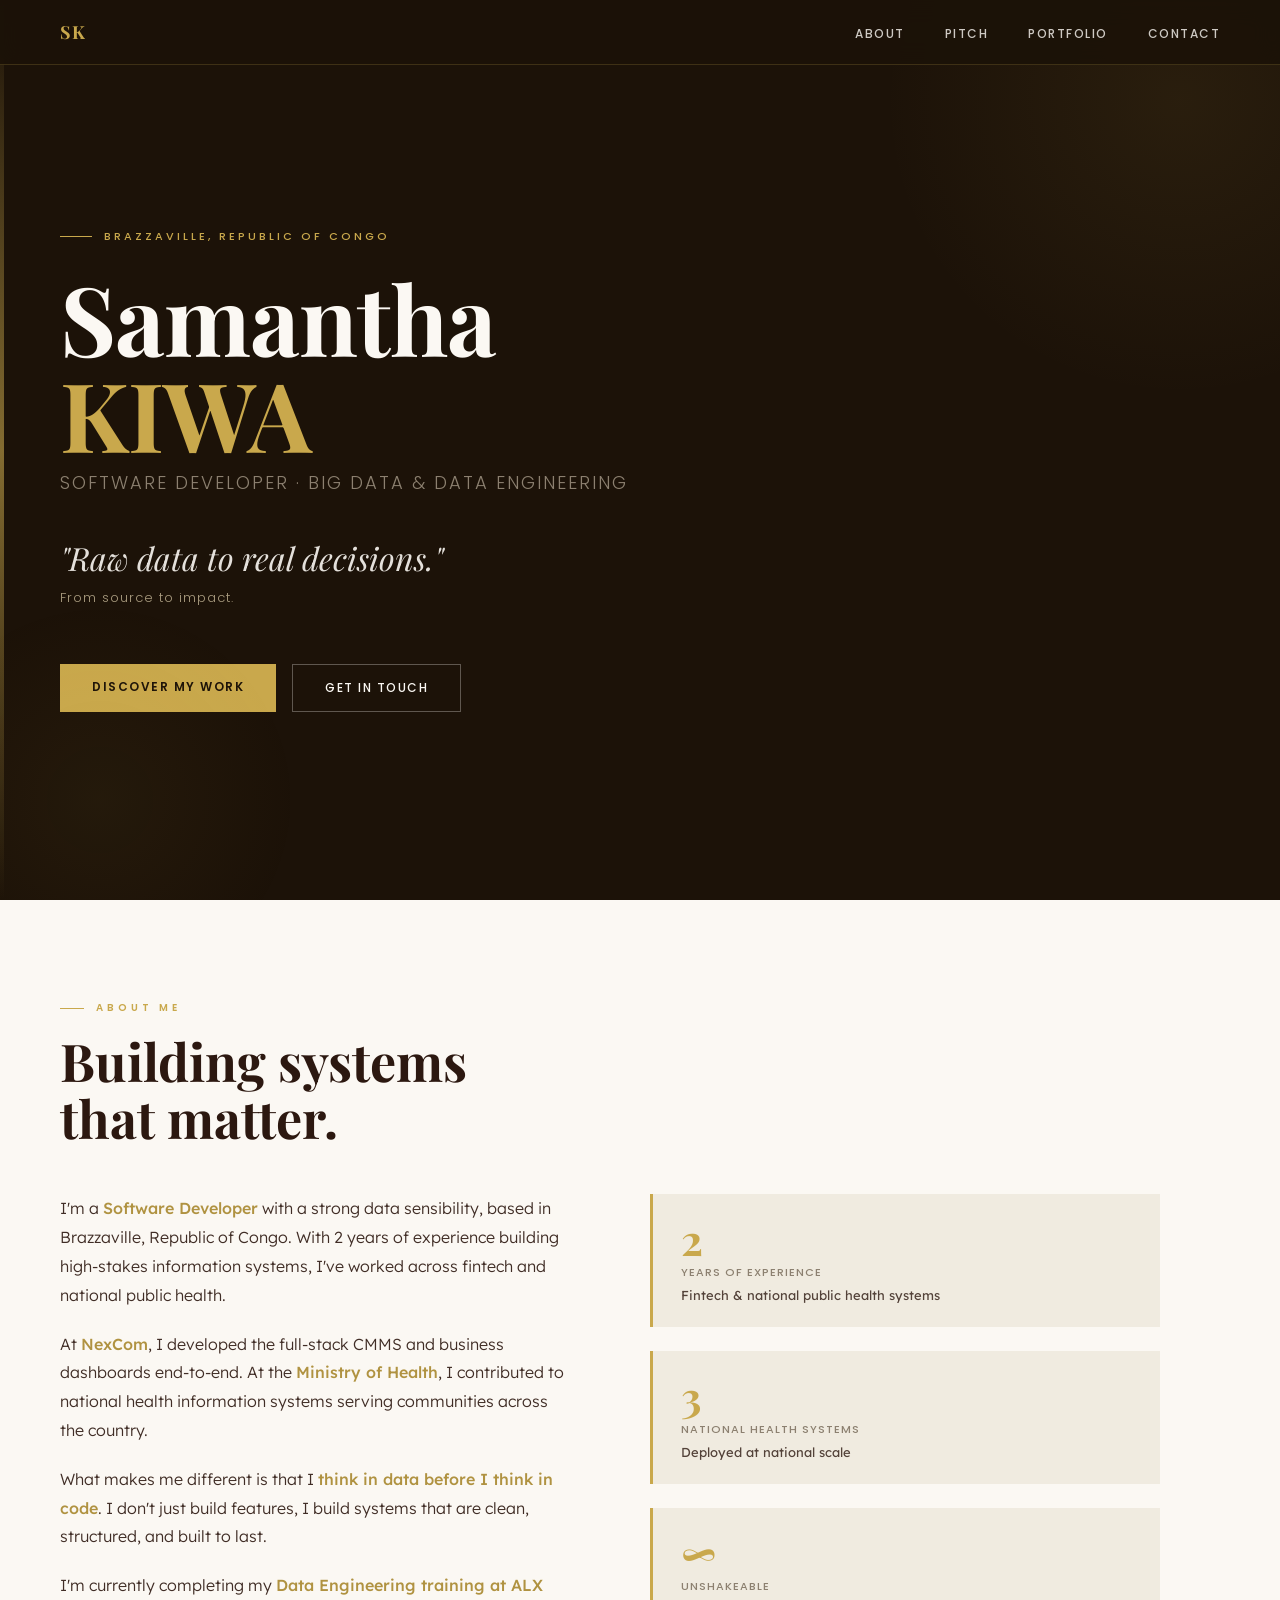
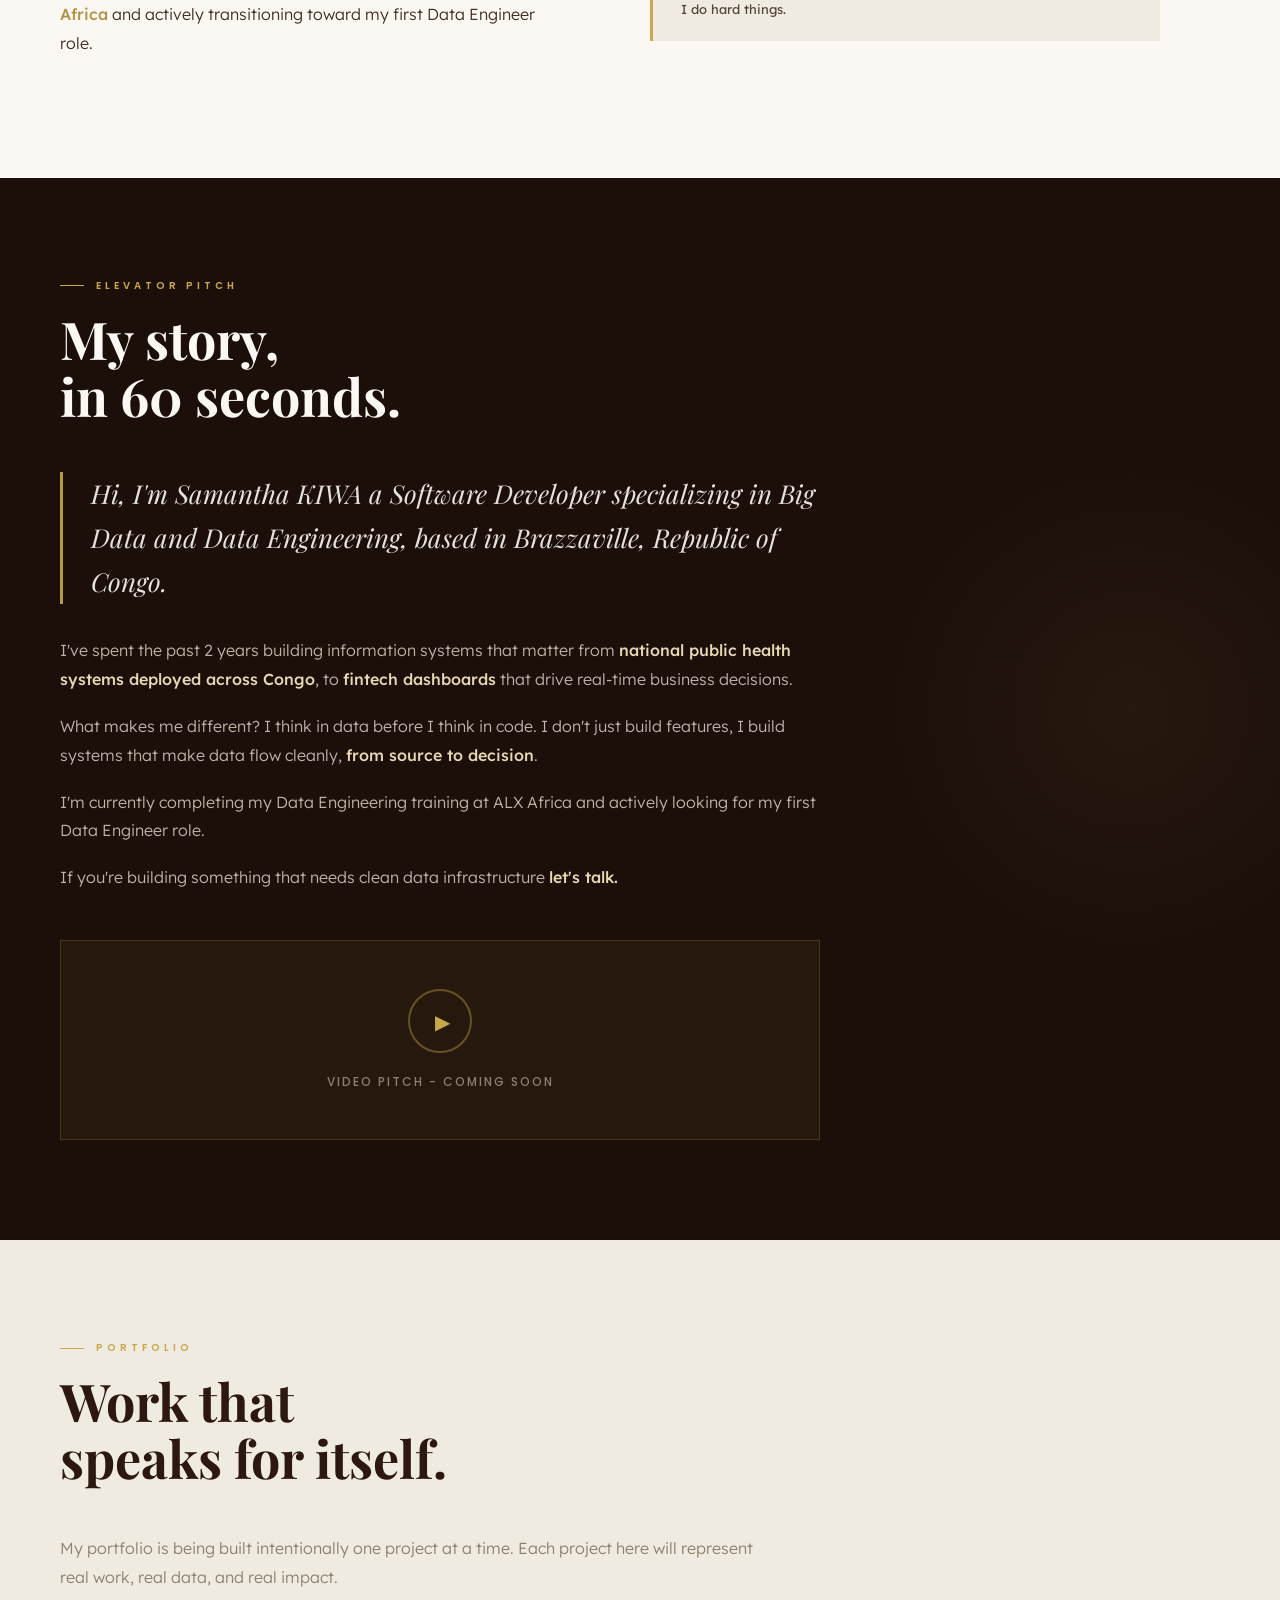
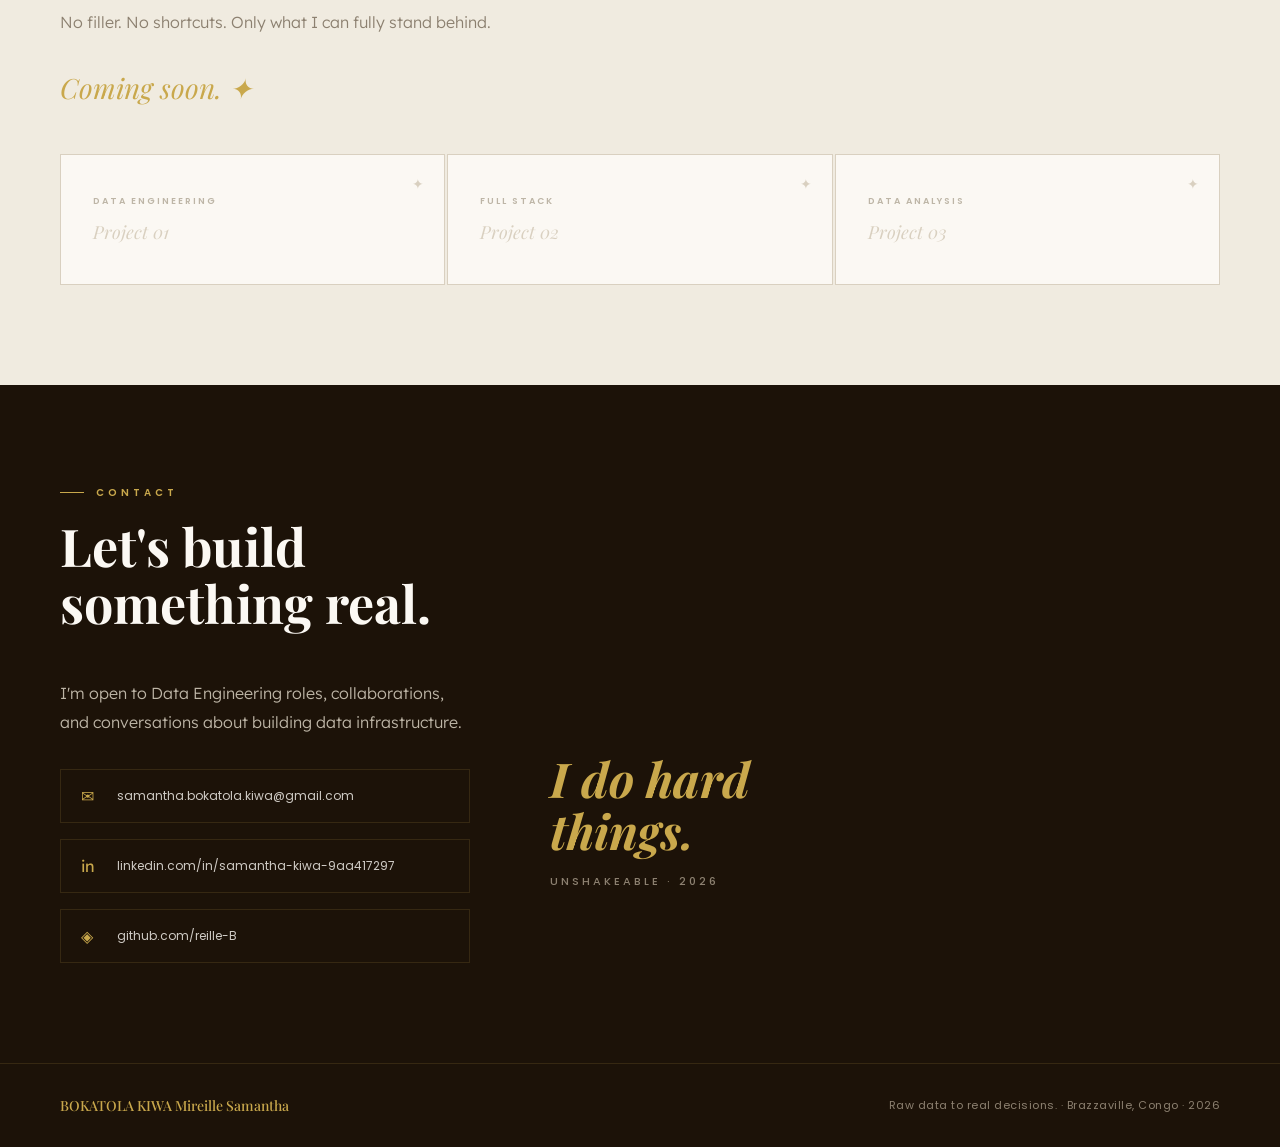
==== commit 502a66ba: "Update contact information and role search details Removed the mention of actively looking for a rol" ====
--- a/index.html
+++ b/index.html
@@ -670,7 +670,7 @@
     <div class="pitch-body">
       <p>I've spent the past 2 years building information systems that matter from <strong>national public health systems deployed across Congo</strong>, to <strong>fintech dashboards</strong> that drive real-time business decisions.</p>      
       <p>What makes me different? I think in data before I think in code. I don't just build features, I build systems that make data flow cleanly, <strong>from source to decision</strong>.</p>
-      <p>I'm currently completing my Data Engineering training at ALX Africa and actively looking for my first Data Engineer role in francophone Africa.</p>
+      <p>I'm currently completing my Data Engineering training at ALX Africa and actively looking for my first Data Engineer role.</p>
       <p>If you're building something that needs clean data infrastructure <strong>let's talk.</strong></p>
     </div>
     <div class="pitch-video-placeholder">
@@ -711,7 +711,7 @@
   <h2 class="section-title">Let's build<br>something real.</h2>
   <div class="contact-grid fade-in">
     <div>
-      <p class="contact-intro">I'm open to Data Engineering roles, collaborations, and conversations about building data infrastructure in francophone Africa.</p>
+      <p class="contact-intro">I'm open to Data Engineering roles, collaborations, and conversations about building data infrastructure.</p>
       <div class="contact-links">
         <a href="mailto:samantha.bokatola.kiwa@gmail.com" class="contact-link">
           <span class="contact-link-icon">✉</span>
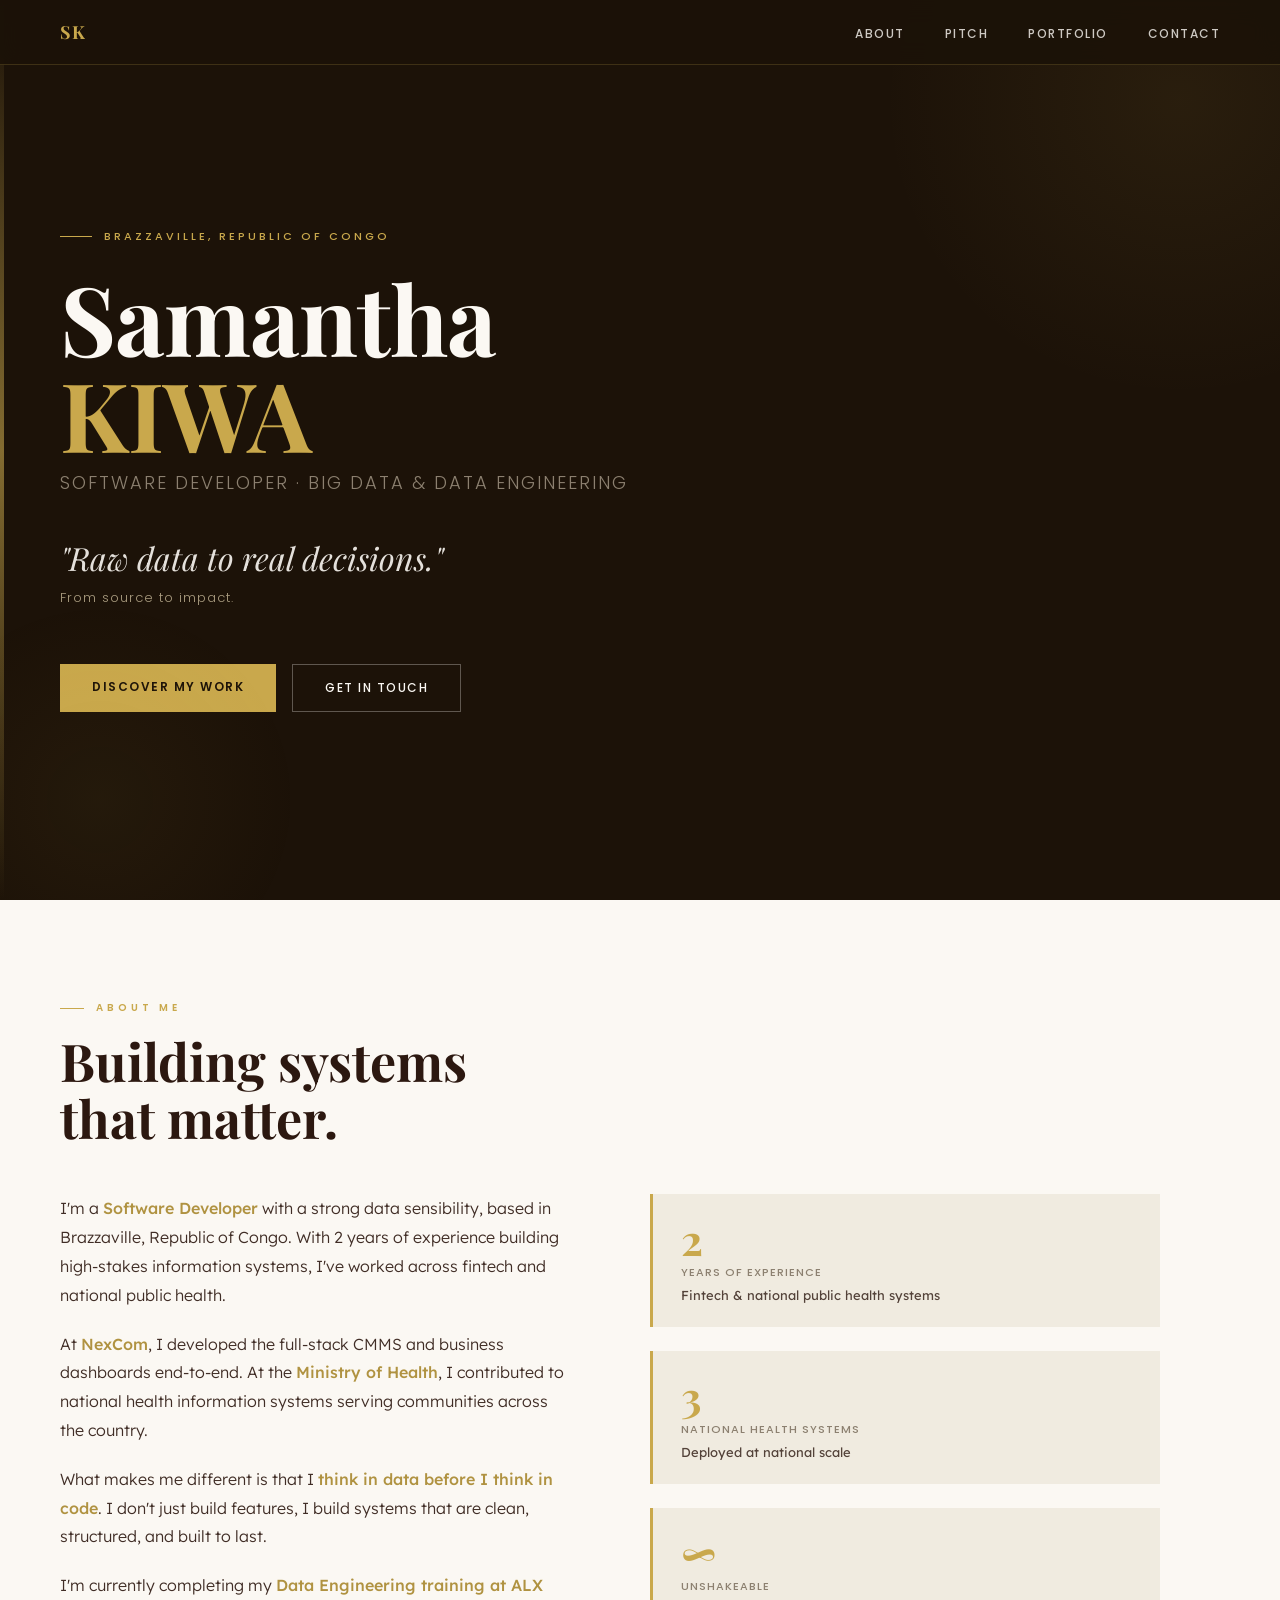
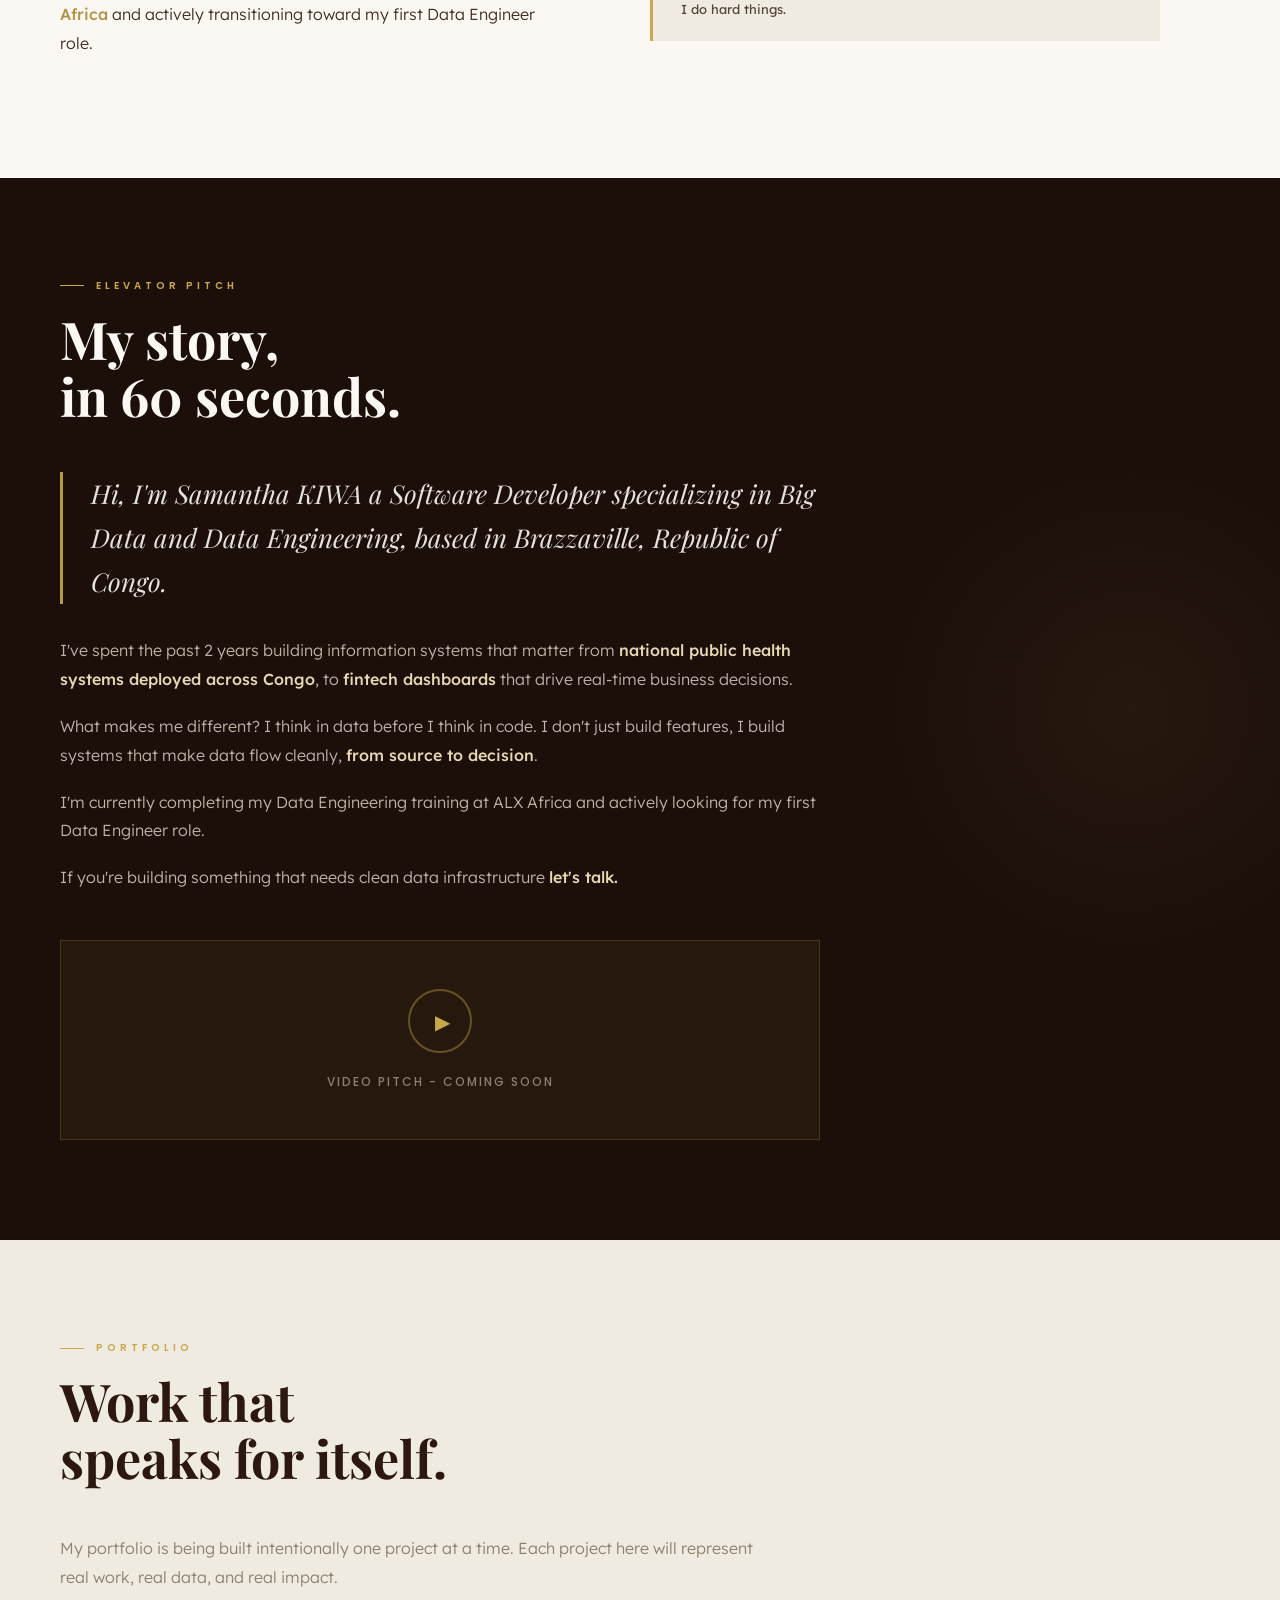
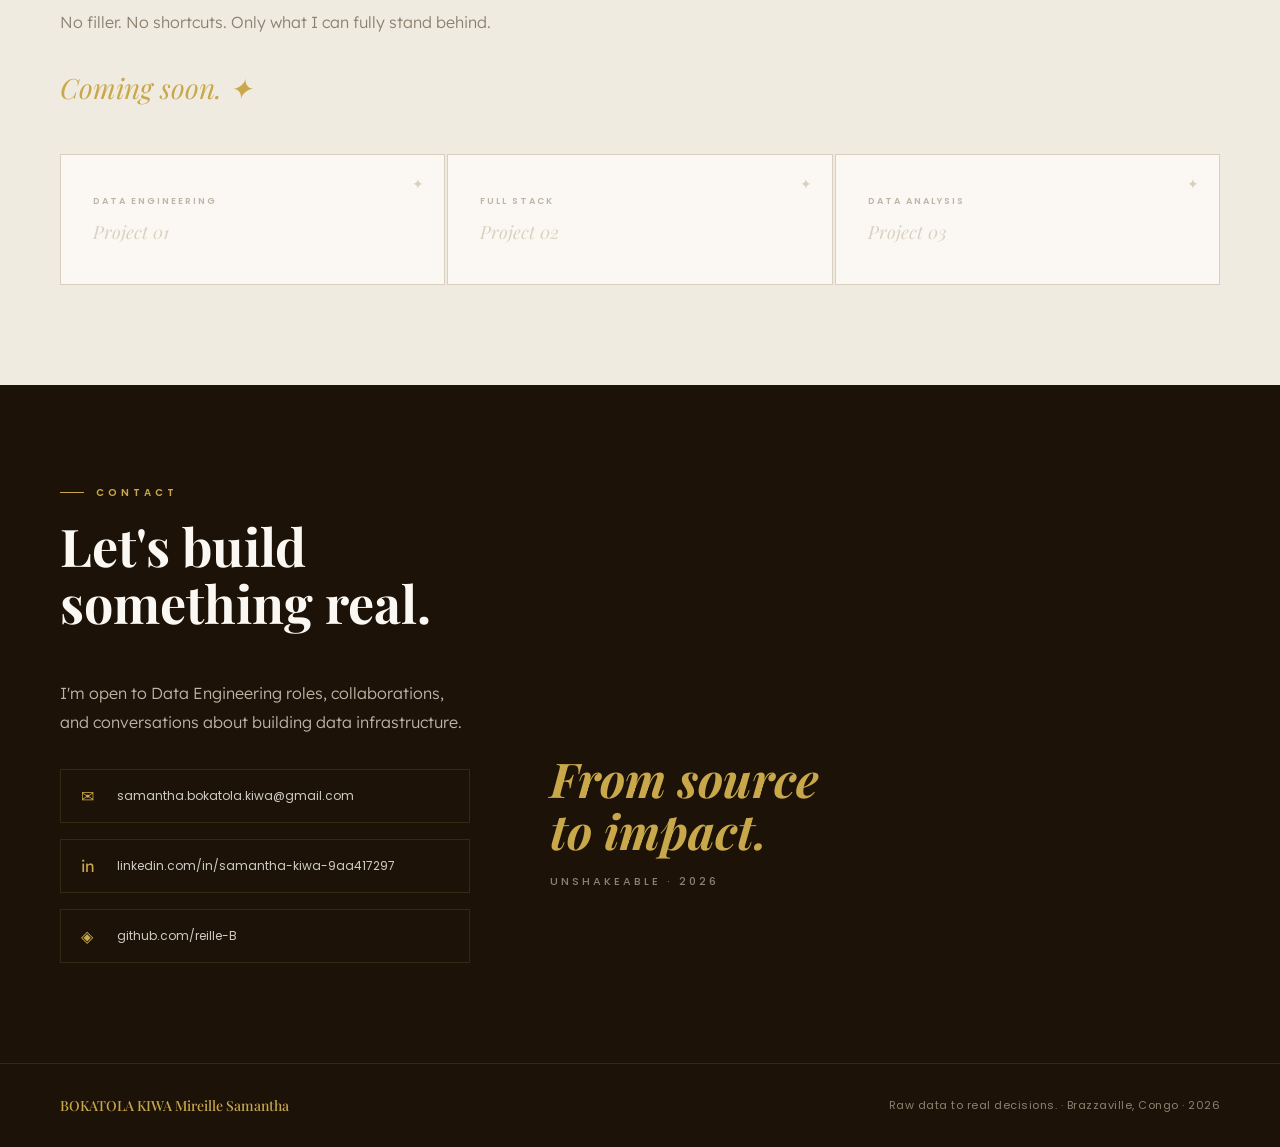
==== commit cc844ae3: "Update motto text in index.html" ====
--- a/index.html
+++ b/index.html
@@ -728,7 +728,7 @@
       </div>
     </div>
     <div class="contact-right">
-      <div class="motto">I do hard<br>things.</div>
+      <div class="motto">From source<br>to impact.</div>
       <div class="motto-sub">Unshakeable · 2026</div>
     </div>
   </div>
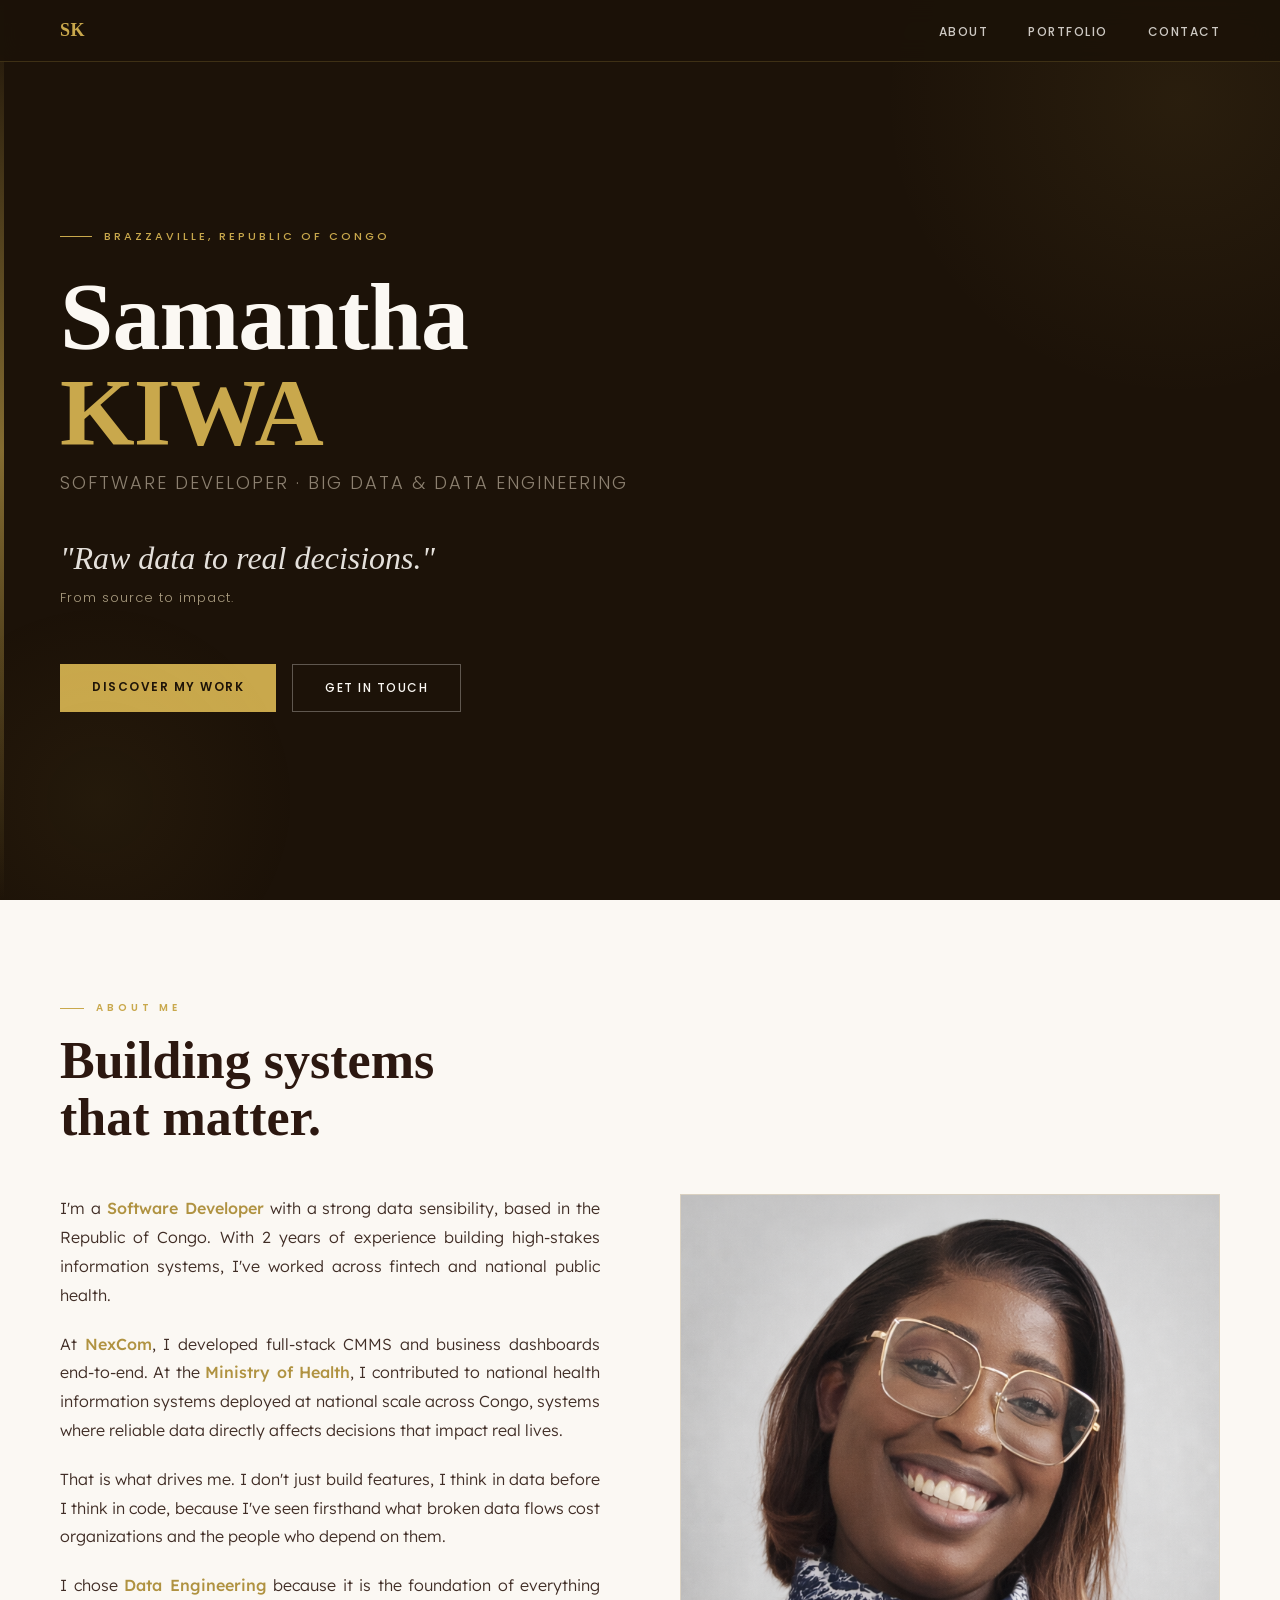
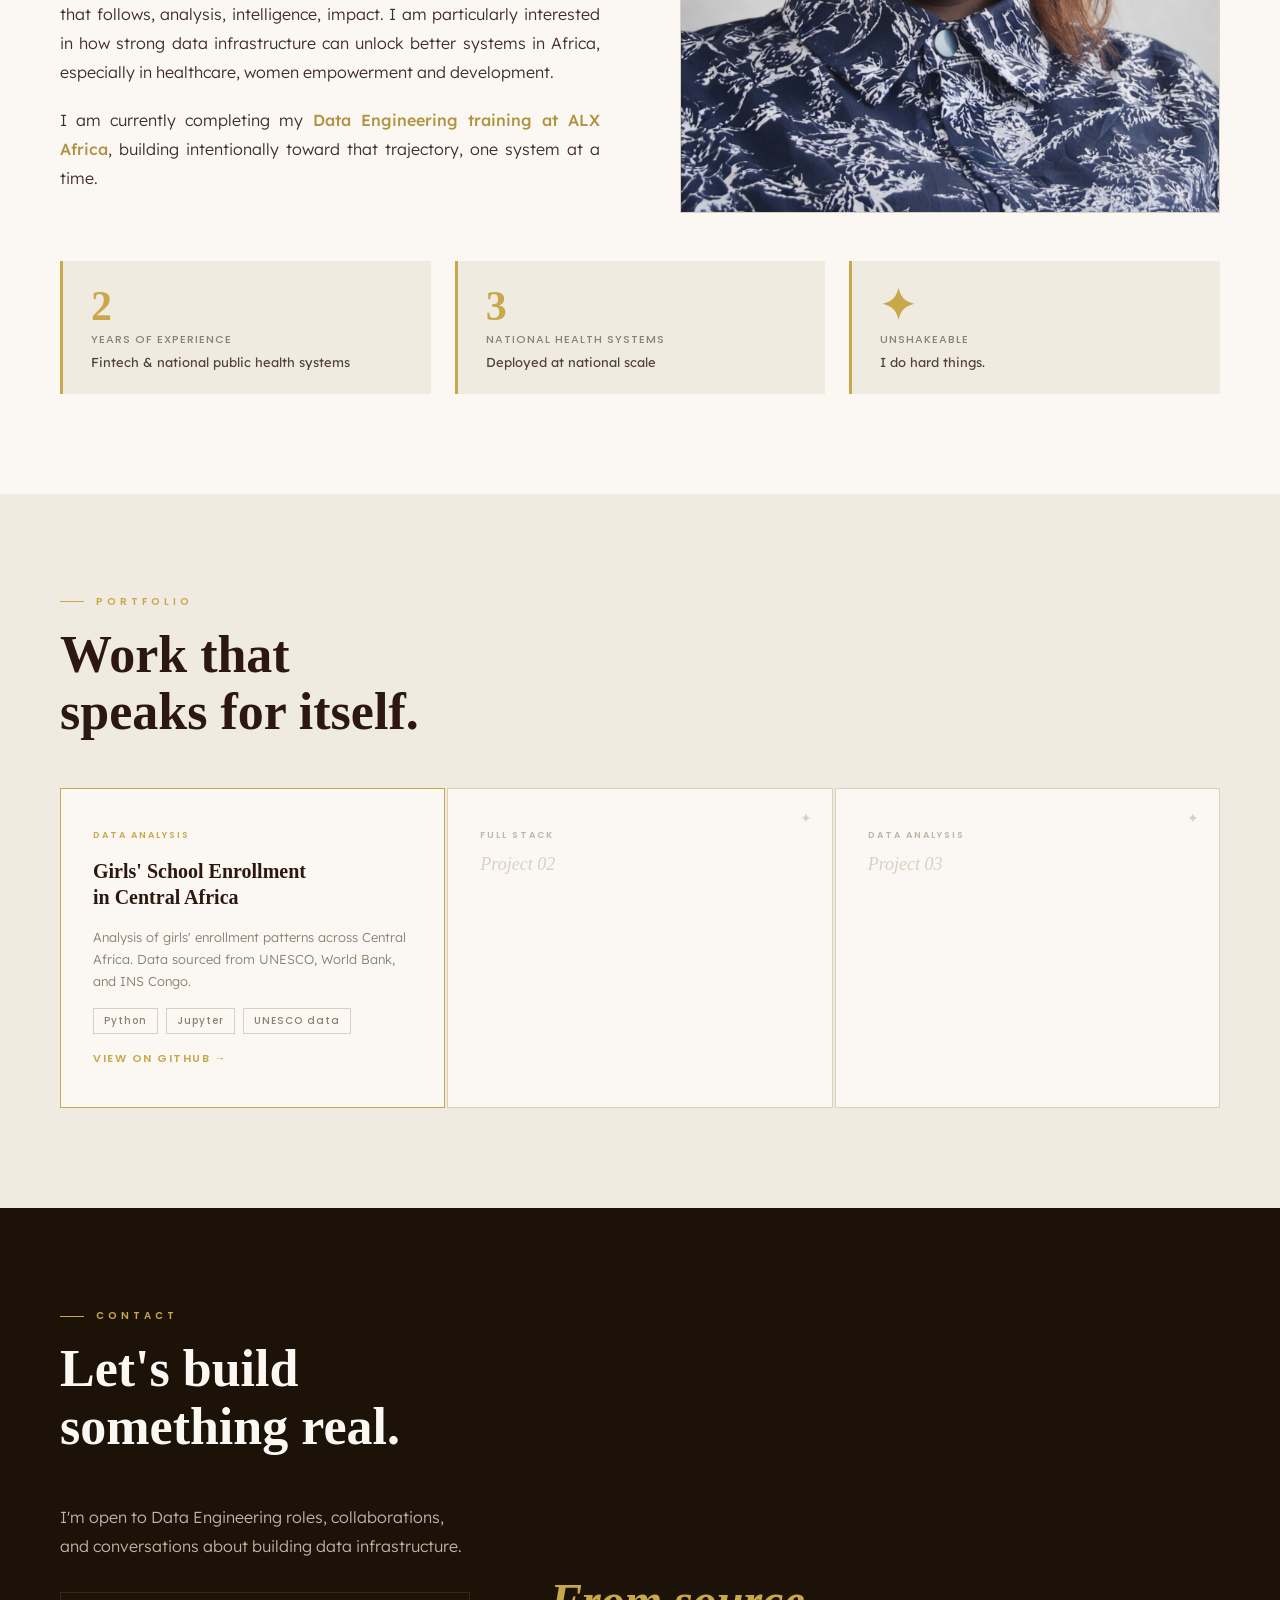
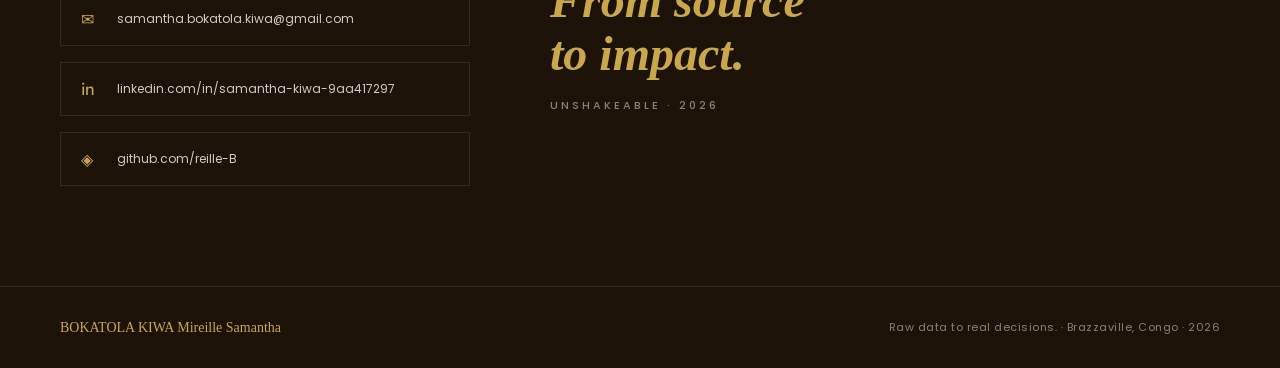
==== commit 9208c4bd: "fix final, ALX" ====
--- a/index.html
+++ b/index.html
@@ -3,603 +3,9 @@
 <head>
 <meta charset="UTF-8">
 <meta name="viewport" content="width=device-width, initial-scale=1.0">
-<title>Samantha KIWA — Software Developer · Big Data & Data Engineering</title>
-<link href="https://fonts.googleapis.com/css2?family=Playfair+Display:wght@400;500;700&family=Poppins:wght@300;400;500;600&family=Lexend:wght@300;400;500&display=swap" rel="stylesheet">
-<style>
-  :root {
-    --espresso: #2C1810;
-    --espresso-deep: #1C0F0A;
-    --nuit: #1C1208;
-    --or: #C9A84C;
-    --or-pale: #E8D9B5;
-    --or-fonce: #A8882E;
-    --creme: #FBF8F3;
-    --creme-fonce: #F0EBE0;
-    --taupe: #8C8070;
-    --sable: #D9D0C0;
-    --sable-clair: #BDB5A6;
-  }
-
-  * { margin: 0; padding: 0; box-sizing: border-box; }
-
-  html { scroll-behavior: smooth; }
-
-  body {
-    font-family: 'Lexend', sans-serif;
-    background: var(--creme);
-    color: var(--espresso);
-    overflow-x: hidden;
-  }
-
-  /* ── NAV ── */
-  nav {
-    position: fixed;
-    top: 0; left: 0; right: 0;
-    z-index: 100;
-    display: flex;
-    justify-content: space-between;
-    align-items: center;
-    padding: 20px 60px;
-    background: rgba(28, 18, 8, 0.95);
-    backdrop-filter: blur(12px);
-    border-bottom: 1px solid rgba(201, 168, 76, 0.2);
-  }
-
-  .nav-logo {
-    font-family: 'Playfair Display', serif;
-    font-size: 18px;
-    font-weight: 700;
-    color: var(--or);
-    letter-spacing: 0.5px;
-  }
-
-  .nav-links {
-    display: flex;
-    gap: 40px;
-    list-style: none;
-  }
-
-  .nav-links a {
-    font-family: 'Poppins', sans-serif;
-    font-size: 12px;
-    font-weight: 500;
-    color: var(--creme);
-    text-decoration: none;
-    letter-spacing: 1.5px;
-    text-transform: uppercase;
-    opacity: 0.8;
-    transition: opacity 0.3s, color 0.3s;
-  }
-
-  .nav-links a:hover { opacity: 1; color: var(--or); }
-
-  /* ── HERO ── */
-  .hero {
-    min-height: 100vh;
-    background: var(--nuit);
-    display: flex;
-    align-items: center;
-    position: relative;
-    overflow: hidden;
-    padding: 120px 60px 80px;
-  }
-
-  .hero::before {
-    content: '';
-    position: absolute;
-    top: -200px; right: -200px;
-    width: 600px; height: 600px;
-    background: radial-gradient(circle, rgba(201,168,76,0.08) 0%, transparent 70%);
-    pointer-events: none;
-  }
-
-  .hero::after {
-    content: '';
-    position: absolute;
-    bottom: -100px; left: -100px;
-    width: 400px; height: 400px;
-    background: radial-gradient(circle, rgba(201,168,76,0.05) 0%, transparent 70%);
-    pointer-events: none;
-  }
-
-  .hero-content {
-    max-width: 900px;
-    animation: fadeUp 1s ease both;
-  }
-
-  .hero-eyebrow {
-    font-family: 'Poppins', sans-serif;
-    font-size: 11px;
-    font-weight: 500;
-    color: var(--or);
-    letter-spacing: 3px;
-    text-transform: uppercase;
-    margin-bottom: 24px;
-    display: flex;
-    align-items: center;
-    gap: 12px;
-  }
-
-  .hero-eyebrow::before {
-    content: '';
-    width: 32px;
-    height: 1px;
-    background: var(--or);
-  }
-
-  .hero-name {
-    font-family: 'Playfair Display', serif;
-    font-size: clamp(52px, 8vw, 96px);
-    font-weight: 700;
-    color: var(--creme);
-    line-height: 1.0;
-    margin-bottom: 8px;
-    letter-spacing: -1px;
-  }
-
-  .hero-name span { color: var(--or); }
-
-  .hero-title {
-    font-family: 'Poppins', sans-serif;
-    font-size: clamp(14px, 2vw, 18px);
-    font-weight: 300;
-    color: var(--taupe);
-    letter-spacing: 2px;
-    text-transform: uppercase;
-    margin-bottom: 40px;
-  }
-
-  .hero-tagline {
-    font-family: 'Playfair Display', serif;
-    font-size: clamp(20px, 3vw, 32px);
-    font-weight: 400;
-    color: var(--creme);
-    font-style: italic;
-    line-height: 1.4;
-    margin-bottom: 8px;
-    opacity: 0.9;
-  }
-
-  .hero-sub {
-    font-family: 'Poppins', sans-serif;
-    font-size: 13px;
-    font-weight: 300;
-    color: var(--or-pale);
-    letter-spacing: 1px;
-    margin-bottom: 56px;
-    opacity: 0.7;
-  }
-
-  .hero-cta {
-    display: flex;
-    gap: 16px;
-    flex-wrap: wrap;
-  }
-
-  .btn-primary {
-    font-family: 'Poppins', sans-serif;
-    font-size: 12px;
-    font-weight: 600;
-    letter-spacing: 1.5px;
-    text-transform: uppercase;
-    color: var(--nuit);
-    background: var(--or);
-    padding: 14px 32px;
-    text-decoration: none;
-    border: none;
-    cursor: pointer;
-    transition: background 0.3s, transform 0.2s;
-  }
-
-  .btn-primary:hover { background: var(--or-fonce); transform: translateY(-2px); }
-
-  .btn-ghost {
-    font-family: 'Poppins', sans-serif;
-    font-size: 12px;
-    font-weight: 500;
-    letter-spacing: 1.5px;
-    text-transform: uppercase;
-    color: var(--creme);
-    background: transparent;
-    padding: 14px 32px;
-    text-decoration: none;
-    border: 1px solid rgba(251,248,243,0.3);
-    transition: border-color 0.3s, transform 0.2s;
-  }
-
-  .btn-ghost:hover { border-color: var(--or); color: var(--or); transform: translateY(-2px); }
-
-  .hero-bar {
-    position: absolute;
-    left: 0; top: 0; bottom: 0;
-    width: 4px;
-    background: linear-gradient(to bottom, transparent, var(--or), transparent);
-    opacity: 0.6;
-  }
-
-  /* ── SECTIONS ── */
-  section { padding: 100px 60px; }
-
-  .section-label {
-    font-family: 'Poppins', sans-serif;
-    font-size: 10px;
-    font-weight: 600;
-    letter-spacing: 4px;
-    text-transform: uppercase;
-    color: var(--or);
-    margin-bottom: 16px;
-    display: flex;
-    align-items: center;
-    gap: 12px;
-  }
-
-  .section-label::before {
-    content: '';
-    width: 24px;
-    height: 1px;
-    background: var(--or);
-  }
-
-  .section-title {
-    font-family: 'Playfair Display', serif;
-    font-size: clamp(32px, 5vw, 52px);
-    font-weight: 700;
-    color: var(--espresso);
-    line-height: 1.1;
-    margin-bottom: 48px;
-  }
-
-  /* ── ABOUT ── */
-  #about { background: var(--creme); }
-
-  .about-grid {
-    display: grid;
-    grid-template-columns: 1fr 1fr;
-    gap: 80px;
-    align-items: start;
-    max-width: 1100px;
-  }
-
-  .about-text p {
-    font-family: 'Lexend', sans-serif;
-    font-size: 16px;
-    font-weight: 300;
-    color: var(--espresso);
-    line-height: 1.8;
-    margin-bottom: 20px;
-    opacity: 0.9;
-  }
-
-  .about-text p strong {
-    color: var(--or-fonce);
-    font-weight: 500;
-  }
-
-  .about-stats {
-    display: flex;
-    flex-direction: column;
-    gap: 24px;
-  }
-
-  .stat-card {
-    background: var(--creme-fonce);
-    border-left: 3px solid var(--or);
-    padding: 24px 28px;
-  }
-
-  .stat-number {
-    font-family: 'Playfair Display', serif;
-    font-size: 42px;
-    font-weight: 700;
-    color: var(--or);
-    line-height: 1;
-    margin-bottom: 4px;
-  }
-
-  .stat-label {
-    font-family: 'Poppins', sans-serif;
-    font-size: 11px;
-    font-weight: 500;
-    color: var(--taupe);
-    letter-spacing: 1px;
-    text-transform: uppercase;
-  }
-
-  .stat-desc {
-    font-family: 'Lexend', sans-serif;
-    font-size: 13px;
-    color: var(--espresso);
-    margin-top: 6px;
-    opacity: 0.8;
-  }
-
-  /* ── PITCH ── */
-  #pitch {
-    background: var(--espresso-deep);
-    position: relative;
-    overflow: hidden;
-  }
-
-  #pitch::before {
-    content: '';
-    position: absolute;
-    top: 50%; right: -100px;
-    transform: translateY(-50%);
-    width: 500px; height: 500px;
-    background: radial-gradient(circle, rgba(201,168,76,0.06) 0%, transparent 70%);
-    pointer-events: none;
-  }
-
-  #pitch .section-label { color: var(--or); }
-  #pitch .section-label::before { background: var(--or); }
-
-  #pitch .section-title { color: var(--creme); }
-
-  .pitch-content {
-    max-width: 760px;
-    position: relative;
-    z-index: 1;
-  }
-
-  .pitch-quote {
-    font-family: 'Playfair Display', serif;
-    font-size: clamp(18px, 2.5vw, 26px);
-    font-weight: 400;
-    color: var(--creme);
-    line-height: 1.7;
-    font-style: italic;
-    margin-bottom: 32px;
-    padding-left: 28px;
-    border-left: 3px solid var(--or);
-    opacity: 0.9;
-  }
-
-  .pitch-body p {
-    font-family: 'Lexend', sans-serif;
-    font-size: 16px;
-    font-weight: 300;
-    color: var(--sable-clair);
-    line-height: 1.8;
-    margin-bottom: 18px;
-  }
-
-  .pitch-body p strong { color: var(--or-pale); font-weight: 500; }
-
-  .pitch-video-placeholder {
-    margin-top: 48px;
-    background: rgba(201,168,76,0.06);
-    border: 1px solid rgba(201,168,76,0.2);
-    padding: 48px;
-    text-align: center;
-  }
-
-  .pitch-video-placeholder p {
-    font-family: 'Poppins', sans-serif;
-    font-size: 12px;
-    font-weight: 500;
-    color: var(--taupe);
-    letter-spacing: 2px;
-    text-transform: uppercase;
-  }
-
-  .pitch-video-placeholder .play-icon {
-    width: 64px;
-    height: 64px;
-    border: 2px solid rgba(201,168,76,0.4);
-    border-radius: 50%;
-    display: flex;
-    align-items: center;
-    justify-content: center;
-    margin: 0 auto 20px;
-  }
-
-  .pitch-video-placeholder .play-icon::after {
-    content: '▶';
-    color: var(--or);
-    font-size: 20px;
-    margin-left: 4px;
-  }
-
-  /* ── PORTFOLIO ── */
-  #portfolio { background: var(--creme-fonce); }
-
-  .portfolio-coming {
-    max-width: 700px;
-  }
-
-  .portfolio-coming p {
-    font-family: 'Lexend', sans-serif;
-    font-size: 16px;
-    font-weight: 300;
-    color: var(--taupe);
-    line-height: 1.8;
-    margin-bottom: 16px;
-  }
-
-  .portfolio-coming .signature {
-    font-family: 'Playfair Display', serif;
-    font-size: 28px;
-    color: var(--or);
-    font-style: italic;
-    margin-top: 32px;
-  }
-
-  .portfolio-grid {
-    display: grid;
-    grid-template-columns: repeat(3, 1fr);
-    gap: 2px;
-    margin-top: 48px;
-  }
-
-  .portfolio-placeholder {
-    background: var(--creme);
-    border: 1px solid var(--sable);
-    padding: 40px 32px;
-    position: relative;
-    overflow: hidden;
-  }
-
-  .portfolio-placeholder::before {
-    content: '✦';
-    position: absolute;
-    top: 20px; right: 20px;
-    color: var(--sable);
-    font-size: 14px;
-  }
-
-  .portfolio-placeholder .pp-tag {
-    font-family: 'Poppins', sans-serif;
-    font-size: 9px;
-    font-weight: 600;
-    letter-spacing: 2px;
-    text-transform: uppercase;
-    color: var(--sable-clair);
-    margin-bottom: 12px;
-  }
-
-  .portfolio-placeholder .pp-title {
-    font-family: 'Playfair Display', serif;
-    font-size: 18px;
-    color: var(--sable);
-    font-style: italic;
-  }
-
-  /* ── CONTACT ── */
-  #contact { background: var(--nuit); }
-
-  #contact .section-label { color: var(--or); }
-  #contact .section-label::before { background: var(--or); }
-  #contact .section-title { color: var(--creme); }
-
-  .contact-grid {
-    display: grid;
-    grid-template-columns: 1fr 1fr;
-    gap: 80px;
-    max-width: 900px;
-  }
-
-  .contact-intro {
-    font-family: 'Lexend', sans-serif;
-    font-size: 16px;
-    font-weight: 300;
-    color: var(--sable-clair);
-    line-height: 1.8;
-    margin-bottom: 32px;
-  }
-
-  .contact-links {
-    display: flex;
-    flex-direction: column;
-    gap: 16px;
-  }
-
-  .contact-link {
-    display: flex;
-    align-items: center;
-    gap: 16px;
-    text-decoration: none;
-    padding: 16px 20px;
-    border: 1px solid rgba(201,168,76,0.15);
-    transition: border-color 0.3s, background 0.3s;
-  }
-
-  .contact-link:hover {
-    border-color: var(--or);
-    background: rgba(201,168,76,0.05);
-  }
-
-  .contact-link-icon {
-    font-size: 16px;
-    color: var(--or);
-    min-width: 20px;
-  }
-
-  .contact-link-text {
-    font-family: 'Poppins', sans-serif;
-    font-size: 12px;
-    color: var(--creme);
-    font-weight: 400;
-    opacity: 0.8;
-  }
-
-  .contact-right {
-    display: flex;
-    flex-direction: column;
-    justify-content: center;
-  }
-
-  .motto {
-    font-family: 'Playfair Display', serif;
-    font-size: clamp(24px, 4vw, 48px);
-    font-weight: 700;
-    color: var(--or);
-    line-height: 1.1;
-    margin-bottom: 16px;
-    font-style: italic;
-  }
-
-  .motto-sub {
-    font-family: 'Poppins', sans-serif;
-    font-size: 11px;
-    font-weight: 500;
-    letter-spacing: 3px;
-    text-transform: uppercase;
-    color: var(--taupe);
-  }
-
-  /* ── FOOTER ── */
-  footer {
-    background: var(--nuit);
-    border-top: 1px solid rgba(201,168,76,0.15);
-    padding: 32px 60px;
-    display: flex;
-    justify-content: space-between;
-    align-items: center;
-  }
-
-  .footer-name {
-    font-family: 'Playfair Display', serif;
-    font-size: 14px;
-    color: var(--or);
-    font-weight: 500;
-  }
-
-  .footer-copy {
-    font-family: 'Poppins', sans-serif;
-    font-size: 11px;
-    color: var(--taupe);
-    letter-spacing: 0.5px;
-  }
-
-  /* ── ANIMATIONS ── */
-  @keyframes fadeUp {
-    from { opacity: 0; transform: translateY(30px); }
-    to { opacity: 1; transform: translateY(0); }
-  }
-
-  .fade-in {
-    opacity: 0;
-    transform: translateY(20px);
-    transition: opacity 0.7s ease, transform 0.7s ease;
-  }
-
-  .fade-in.visible {
-    opacity: 1;
-    transform: translateY(0);
-  }
-
-  /* ── RESPONSIVE ── */
-  @media (max-width: 768px) {
-    nav { padding: 16px 24px; }
-    .nav-links { display: none; }
-    section { padding: 60px 24px; }
-    .hero { padding: 100px 24px 60px; }
-    .about-grid { grid-template-columns: 1fr; gap: 40px; }
-    .contact-grid { grid-template-columns: 1fr; gap: 40px; }
-    .portfolio-grid { grid-template-columns: 1fr; }
-    footer { flex-direction: column; gap: 12px; text-align: center; padding: 24px; }
-  }
-</style>
+<title>Samantha KIWA Software Developer · Big Data & Data Engineering</title>
+<link href="https://fonts.googleapis.com/css2?family=Poppins:wght@300;400;500;600&family=Lexend:wght@300;400;500&display=swap" rel="stylesheet">
+<link rel="stylesheet" href="style.css">
 </head>
 <body>
 
@@ -608,7 +14,6 @@
   <div class="nav-logo">SK</div>
   <ul class="nav-links">
     <li><a href="#about">About</a></li>
-    <li><a href="#pitch">Pitch</a></li>
     <li><a href="#portfolio">Portfolio</a></li>
     <li><a href="#contact">Contact</a></li>
   </ul>
@@ -632,16 +37,24 @@
 
 <!-- ABOUT -->
 <section id="about">
-  <div class="section-label">About me</div>
-  <h2 class="section-title">Building systems<br>that matter.</h2>
-  <div class="about-grid fade-in">
-    <div class="about-text">
-      <p>I'm a <strong>Software Developer</strong> with a strong data sensibility, based in Brazzaville, Republic of Congo. With 2 years of experience building high-stakes information systems, I've worked across fintech and national public health.</p>
-      <p>At <strong>NexCom</strong>, I developed the full-stack CMMS and business dashboards end-to-end. At the <strong>Ministry of Health</strong>, I contributed to national health information systems serving communities across the country.</p>
-      <p>What makes me different is that I <strong>think in data before I think in code</strong>. I don't just build features, I build systems that are clean, structured, and built to last.</p>
-      <p>I'm currently completing my <strong>Data Engineering training at ALX Africa</strong> and actively transitioning toward my first Data Engineer role.</p>
+  <div class="section-wrap">
+    <div class="section-label">About me</div>
+    <h2 class="section-title">Building systems<br>that matter.</h2>
+    <div class="about-top fade-in">
+      <div class="about-left">
+        <div class="about-text">
+          <p>I'm a <strong>Software Developer</strong> with a strong data sensibility, based in the  Republic of Congo. With 2 years of experience building high-stakes information systems, I've worked across fintech and national public health.</p>
+          <p>At <strong>NexCom</strong>, I developed full-stack CMMS and business dashboards end-to-end. At the <strong>Ministry of Health</strong>, I contributed to national health information systems deployed at national scale across Congo, systems where reliable data directly affects decisions that impact real lives.</p>
+          <p>That is what drives me. I don't just build features, I think in data before I think in code, because I've seen firsthand what broken data flows cost organizations and the people who depend on them.</p>
+          <p>I chose <strong>Data Engineering</strong> because it is the foundation of everything that follows, analysis, intelligence, impact. I am particularly interested in how strong data infrastructure can unlock better systems in Africa, especially in healthcare, women empowerment and development.</p>
+          <p>I am currently completing my <strong>Data Engineering training at ALX Africa</strong>, building intentionally toward that trajectory, one system at a time.</p>
+        </div>
+      </div>
+      <div class="about-photo">
+        <img src="img/moi.png" alt="Samantha KIWA">
+      </div>
     </div>
-    <div class="about-stats">
+    <div class="about-stats fade-in">
       <div class="stat-card">
         <div class="stat-number">2</div>
         <div class="stat-label">Years of experience</div>
@@ -653,7 +66,7 @@
         <div class="stat-desc">Deployed at national scale</div>
       </div>
       <div class="stat-card">
-        <div class="stat-number">∞</div>
+        <div class="stat-number">✦</div>
         <div class="stat-label">Unshakeable</div>
         <div class="stat-desc">I do hard things.</div>
       </div>
@@ -661,87 +74,76 @@
   </div>
 </section>
 
-<!-- ELEVATOR PITCH -->
-<section id="pitch">
-  <div class="section-label">Elevator pitch</div>
-  <h2 class="section-title">My story,<br>in 60 seconds.</h2>
-  <div class="pitch-content fade-in">
-    <p class="pitch-quote">Hi, I'm Samantha KIWA a Software Developer specializing in Big Data and Data Engineering, based in Brazzaville, Republic of Congo.</p>
-    <div class="pitch-body">
-      <p>I've spent the past 2 years building information systems that matter from <strong>national public health systems deployed across Congo</strong>, to <strong>fintech dashboards</strong> that drive real-time business decisions.</p>      
-      <p>What makes me different? I think in data before I think in code. I don't just build features, I build systems that make data flow cleanly, <strong>from source to decision</strong>.</p>
-      <p>I'm currently completing my Data Engineering training at ALX Africa and actively looking for my first Data Engineer role.</p>
-      <p>If you're building something that needs clean data infrastructure <strong>let's talk.</strong></p>
-    </div>
-    <div class="pitch-video-placeholder">
-      <div class="play-icon"></div>
-      <p>Video pitch - coming soon</p>
-    </div>
-  </div>
-</section>
 
 <!-- PORTFOLIO -->
 <section id="portfolio">
-  <div class="section-label">Portfolio</div>
-  <h2 class="section-title">Work that<br>speaks for itself.</h2>
-  <div class="portfolio-coming fade-in">
-    <p>My portfolio is being built intentionally one project at a time. Each project here will represent real work, real data, and real impact.</p>
-    <p>No filler. No shortcuts. Only what I can fully stand behind.</p>
-    <div class="signature">Coming soon. ✦</div>
-  </div>
-  <div class="portfolio-grid">
-    <div class="portfolio-placeholder">
-      <div class="pp-tag">Data Engineering</div>
-      <div class="pp-title">Project 01</div>
-    </div>
-    <div class="portfolio-placeholder">
-      <div class="pp-tag">Full Stack</div>
-      <div class="pp-title">Project 02</div>
-    </div>
-    <div class="portfolio-placeholder">
-      <div class="pp-tag">Data Analysis</div>
-      <div class="pp-title">Project 03</div>
+  <div class="section-wrap">
+    <div class="section-label">Portfolio</div>
+    <h2 class="section-title">Work that<br>speaks for itself.</h2>
+    <div class="portfolio-grid">
+      <a href="https://github.com/reille-B/analyse_scolarisation" target="_blank" class="portfolio-card">
+        <div class="pc-tag">Data Analysis</div>
+        <h3 class="pc-title">Girls' School Enrollment<br>in Central Africa</h3>
+        <p class="pc-desc">Analysis of girls' enrollment patterns across Central Africa. Data sourced from UNESCO, World Bank, and INS Congo.</p>
+        <div class="pc-stack">
+          <span>Python</span>
+          <span>Jupyter</span>
+          <span>UNESCO data</span>
+        </div>
+        <div class="pc-link">View on GitHub →</div>
+      </a>
+      <div class="portfolio-placeholder">
+        <div class="pp-tag">Full Stack</div>
+        <div class="pp-title">Project 02</div>
+      </div>
+      <div class="portfolio-placeholder">
+        <div class="pp-tag">Data Analysis</div>
+        <div class="pp-title">Project 03</div>
+      </div>
     </div>
   </div>
 </section>
 
 <!-- CONTACT -->
 <section id="contact">
-  <div class="section-label">Contact</div>
-  <h2 class="section-title">Let's build<br>something real.</h2>
-  <div class="contact-grid fade-in">
-    <div>
-      <p class="contact-intro">I'm open to Data Engineering roles, collaborations, and conversations about building data infrastructure.</p>
-      <div class="contact-links">
-        <a href="mailto:samantha.bokatola.kiwa@gmail.com" class="contact-link">
-          <span class="contact-link-icon">✉</span>
-          <span class="contact-link-text">samantha.bokatola.kiwa@gmail.com</span>
-        </a>
-        <a href="https://linkedin.com/in/samantha-kiwa-9aa417297" target="_blank" class="contact-link">
-          <span class="contact-link-icon">in</span>
-          <span class="contact-link-text">linkedin.com/in/samantha-kiwa-9aa417297</span>
-        </a>
-        <a href="https://github.com/reille-B" target="_blank" class="contact-link">
-          <span class="contact-link-icon">◈</span>
-          <span class="contact-link-text">github.com/reille-B</span>
-        </a>
+  <div class="section-wrap">
+    <div class="section-label">Contact</div>
+    <h2 class="section-title">Let's build<br>something real.</h2>
+    <div class="contact-grid fade-in">
+      <div>
+        <p class="contact-intro">I'm open to Data Engineering roles, collaborations, and conversations about building data infrastructure.</p>
+        <div class="contact-links">
+          <a href="mailto:samantha.bokatola.kiwa@gmail.com" class="contact-link">
+            <span class="contact-link-icon">✉</span>
+            <span class="contact-link-text">samantha.bokatola.kiwa@gmail.com</span>
+          </a>
+          <a href="https://linkedin.com/in/samantha-kiwa-9aa417297" target="_blank" class="contact-link">
+            <span class="contact-link-icon">in</span>
+            <span class="contact-link-text">linkedin.com/in/samantha-kiwa-9aa417297</span>
+          </a>
+          <a href="https://github.com/reille-B" target="_blank" class="contact-link">
+            <span class="contact-link-icon">◈</span>
+            <span class="contact-link-text">github.com/reille-B</span>
+          </a>
+        </div>
       </div>
-    </div>
-    <div class="contact-right">
-      <div class="motto">From source<br>to impact.</div>
-      <div class="motto-sub">Unshakeable · 2026</div>
+      <div class="contact-right">
+        <div class="motto">From source<br>to impact.</div>
+        <div class="motto-sub">Unshakeable · 2026</div>
+      </div>
     </div>
   </div>
 </section>
 
 <!-- FOOTER -->
 <footer>
-  <div class="footer-name">BOKATOLA KIWA Mireille Samantha</div>
-  <div class="footer-copy">Raw data to real decisions. · Brazzaville, Congo · 2026</div>
+  <div class="footer-inner">
+    <div class="footer-name">BOKATOLA KIWA Mireille Samantha</div>
+    <div class="footer-copy">Raw data to real decisions. · Brazzaville, Congo · 2026</div>
+  </div>
 </footer>
 
 <script>
-  // Scroll animations
   const observer = new IntersectionObserver((entries) => {
     entries.forEach(entry => {
       if (entry.isIntersecting) {
--- a/style.css
+++ b/style.css
@@ -0,0 +1,667 @@
+:root {
+  --espresso: #2C1810;
+  --espresso-deep: #1C0F0A;
+  --nuit: #1C1208;
+  --or: #C9A84C;
+  --or-pale: #E8D9B5;
+  --or-fonce: #A8882E;
+  --creme: #FBF8F3;
+  --creme-fonce: #F0EBE0;
+  --taupe: #8C8070;
+  --sable: #D9D0C0;
+  --sable-clair: #BDB5A6;
+}
+
+* { margin: 0; padding: 0; box-sizing: border-box; }
+
+html { scroll-behavior: smooth; }
+
+body {
+  font-family: 'Lexend', sans-serif;
+  background: var(--creme);
+  color: var(--espresso);
+  overflow-x: hidden;
+}
+
+/* ── NAV ── */
+nav {
+  position: fixed;
+  top: 0; left: 0; right: 0;
+  z-index: 100;
+  display: flex;
+  justify-content: space-between;
+  align-items: center;
+  padding: 20px 60px;
+  background: rgba(28, 18, 8, 0.95);
+  backdrop-filter: blur(12px);
+  border-bottom: 1px solid rgba(201, 168, 76, 0.2);
+}
+
+.nav-logo {
+  font-family: Georgia, serif;
+  font-size: 18px;
+  font-weight: 700;
+  color: var(--or);
+  letter-spacing: 0.5px;
+}
+
+.nav-links {
+  display: flex;
+  gap: 40px;
+  list-style: none;
+}
+
+.nav-links a {
+  font-family: 'Poppins', sans-serif;
+  font-size: 12px;
+  font-weight: 500;
+  color: var(--creme);
+  text-decoration: none;
+  letter-spacing: 1.5px;
+  text-transform: uppercase;
+  opacity: 0.8;
+  transition: opacity 0.3s, color 0.3s;
+}
+
+.nav-links a:hover { opacity: 1; color: var(--or); }
+
+/* ── HERO ── */
+.hero {
+  min-height: 100vh;
+  background: var(--nuit);
+  display: flex;
+  align-items: center;
+  position: relative;
+  overflow: hidden;
+  padding: 120px 60px 80px;
+}
+
+.hero::before {
+  content: '';
+  position: absolute;
+  top: -200px; right: -200px;
+  width: 600px; height: 600px;
+  background: radial-gradient(circle, rgba(201,168,76,0.08) 0%, transparent 70%);
+  pointer-events: none;
+}
+
+.hero::after {
+  content: '';
+  position: absolute;
+  bottom: -100px; left: -100px;
+  width: 400px; height: 400px;
+  background: radial-gradient(circle, rgba(201,168,76,0.05) 0%, transparent 70%);
+  pointer-events: none;
+}
+
+.hero-content {
+  max-width: 900px;
+  animation: fadeUp 1s ease both;
+}
+
+.hero-eyebrow {
+  font-family: 'Poppins', sans-serif;
+  font-size: 11px;
+  font-weight: 500;
+  color: var(--or);
+  letter-spacing: 3px;
+  text-transform: uppercase;
+  margin-bottom: 24px;
+  display: flex;
+  align-items: center;
+  gap: 12px;
+}
+
+.hero-eyebrow::before {
+  content: '';
+  width: 32px;
+  height: 1px;
+  background: var(--or);
+}
+
+.hero-name {
+  font-family: Georgia, serif;
+  font-size: clamp(52px, 8vw, 96px);
+  font-weight: 700;
+  color: var(--creme);
+  line-height: 1.0;
+  margin-bottom: 8px;
+  letter-spacing: -1px;
+}
+
+.hero-name span { color: var(--or); }
+
+.hero-title {
+  font-family: 'Poppins', sans-serif;
+  font-size: clamp(14px, 2vw, 18px);
+  font-weight: 300;
+  color: var(--taupe);
+  letter-spacing: 2px;
+  text-transform: uppercase;
+  margin-bottom: 40px;
+}
+
+.hero-tagline {
+  font-family: Georgia, serif;
+  font-size: clamp(20px, 3vw, 32px);
+  font-weight: 400;
+  color: var(--creme);
+  font-style: italic;
+  line-height: 1.4;
+  margin-bottom: 8px;
+  opacity: 0.9;
+}
+
+.hero-sub {
+  font-family: 'Poppins', sans-serif;
+  font-size: 13px;
+  font-weight: 300;
+  color: var(--or-pale);
+  letter-spacing: 1px;
+  margin-bottom: 56px;
+  opacity: 0.7;
+}
+
+.hero-cta {
+  display: flex;
+  gap: 16px;
+  flex-wrap: wrap;
+}
+
+.btn-primary {
+  font-family: 'Poppins', sans-serif;
+  font-size: 12px;
+  font-weight: 600;
+  letter-spacing: 1.5px;
+  text-transform: uppercase;
+  color: var(--nuit);
+  background: var(--or);
+  padding: 14px 32px;
+  text-decoration: none;
+  border: none;
+  cursor: pointer;
+  transition: background 0.3s, transform 0.2s;
+}
+
+.btn-primary:hover { background: var(--or-fonce); transform: translateY(-2px); }
+
+.btn-ghost {
+  font-family: 'Poppins', sans-serif;
+  font-size: 12px;
+  font-weight: 500;
+  letter-spacing: 1.5px;
+  text-transform: uppercase;
+  color: var(--creme);
+  background: transparent;
+  padding: 14px 32px;
+  text-decoration: none;
+  border: 1px solid rgba(251,248,243,0.3);
+  transition: border-color 0.3s, transform 0.2s;
+}
+
+.btn-ghost:hover { border-color: var(--or); color: var(--or); transform: translateY(-2px); }
+
+.hero-bar {
+  position: absolute;
+  left: 0; top: 0; bottom: 0;
+  width: 4px;
+  background: linear-gradient(to bottom, transparent, var(--or), transparent);
+  opacity: 0.6;
+}
+
+/* ── SECTIONS ── */
+section { padding: 100px 60px; }
+.section-wrap { max-width: 1200px; margin: 0 auto; }
+
+.section-label {
+  font-family: 'Poppins', sans-serif;
+  font-size: 10px;
+  font-weight: 600;
+  letter-spacing: 4px;
+  text-transform: uppercase;
+  color: var(--or);
+  margin-bottom: 16px;
+  display: flex;
+  align-items: center;
+  gap: 12px;
+}
+
+.section-label::before {
+  content: '';
+  width: 24px;
+  height: 1px;
+  background: var(--or);
+}
+
+.section-title {
+  font-family: Georgia, serif;
+  font-size: clamp(32px, 5vw, 52px);
+  font-weight: 700;
+  color: var(--espresso);
+  line-height: 1.1;
+  margin-bottom: 48px;
+}
+
+/* ── ABOUT ── */
+#about { background: var(--creme); }
+
+.about-top {
+  display: grid;
+  grid-template-columns: 1fr 1fr;
+  gap: 80px;
+  align-items: stretch;
+  margin-bottom: 48px;
+}
+
+.about-left {
+  display: flex;
+  flex-direction: column;
+}
+
+.about-text p {
+  font-family: 'Lexend', sans-serif;
+  font-size: 16px;
+  font-weight: 300;
+  color: var(--espresso);
+  line-height: 1.8;
+  margin-bottom: 20px;
+  opacity: 0.9;
+  text-align: justify;
+}
+
+.about-text p strong {
+  color: var(--or-fonce);
+  font-weight: 500;
+}
+
+.about-photo {
+  background: var(--creme-fonce);
+  border: 1px solid var(--sable);
+  overflow: hidden;
+}
+
+.about-photo img {
+  width: 100%;
+  height: 100%;
+  object-fit: cover;
+  object-position: center top;
+  display: block;
+}
+
+.about-stats {
+  display: grid;
+  grid-template-columns: repeat(3, 1fr);
+  gap: 24px;
+}
+
+.stat-card {
+  background: var(--creme-fonce);
+  border-left: 3px solid var(--or);
+  padding: 24px 28px;
+}
+
+.stat-number {
+  font-family: Georgia, serif;
+  font-size: 42px;
+  font-weight: 700;
+  color: var(--or);
+  line-height: 1;
+  margin-bottom: 4px;
+}
+
+.stat-label {
+  font-family: 'Poppins', sans-serif;
+  font-size: 11px;
+  font-weight: 500;
+  color: var(--taupe);
+  letter-spacing: 1px;
+  text-transform: uppercase;
+}
+
+.stat-desc {
+  font-family: 'Lexend', sans-serif;
+  font-size: 13px;
+  color: var(--espresso);
+  margin-top: 6px;
+  opacity: 0.8;
+}
+
+/* ── PITCH ── */
+#pitch {
+  background: var(--espresso-deep);
+  position: relative;
+  overflow: hidden;
+}
+
+#pitch::before {
+  content: '';
+  position: absolute;
+  top: 50%; right: -100px;
+  transform: translateY(-50%);
+  width: 500px; height: 500px;
+  background: radial-gradient(circle, rgba(201,168,76,0.06) 0%, transparent 70%);
+  pointer-events: none;
+}
+
+#pitch .section-label { color: var(--or); }
+#pitch .section-label::before { background: var(--or); }
+#pitch .section-title { color: var(--creme); }
+
+.pitch-content {
+  max-width: 760px;
+  position: relative;
+  z-index: 1;
+}
+
+.pitch-quote {
+  font-family: Georgia, serif;
+  font-size: clamp(18px, 2.5vw, 26px);
+  font-weight: 400;
+  color: var(--creme);
+  line-height: 1.7;
+  font-style: italic;
+  margin-bottom: 32px;
+  padding-left: 28px;
+  border-left: 3px solid var(--or);
+  opacity: 0.9;
+}
+
+.pitch-body p {
+  font-family: 'Lexend', sans-serif;
+  font-size: 16px;
+  font-weight: 300;
+  color: var(--sable-clair);
+  line-height: 1.8;
+  margin-bottom: 18px;
+}
+
+.pitch-body p strong { color: var(--or-pale); font-weight: 500; }
+
+/* ── PORTFOLIO ── */
+#portfolio { background: var(--creme-fonce); }
+
+.portfolio-coming {
+  max-width: 700px;
+}
+
+.portfolio-coming p {
+  font-family: 'Lexend', sans-serif;
+  font-size: 16px;
+  font-weight: 300;
+  color: var(--taupe);
+  line-height: 1.8;
+  margin-bottom: 16px;
+}
+
+.portfolio-coming .signature {
+  font-family: Georgia, serif;
+  font-size: 28px;
+  color: var(--or);
+  font-style: italic;
+  margin-top: 32px;
+}
+
+.portfolio-grid {
+  display: grid;
+  grid-template-columns: repeat(3, 1fr);
+  gap: 2px;
+  margin-top: 48px;
+}
+
+.portfolio-placeholder {
+  background: var(--creme);
+  border: 1px solid var(--sable);
+  padding: 40px 32px;
+  position: relative;
+  overflow: hidden;
+}
+
+.portfolio-placeholder::before {
+  content: '✦';
+  position: absolute;
+  top: 20px; right: 20px;
+  color: var(--sable);
+  font-size: 14px;
+}
+
+.portfolio-placeholder .pp-tag {
+  font-family: 'Poppins', sans-serif;
+  font-size: 9px;
+  font-weight: 600;
+  letter-spacing: 2px;
+  text-transform: uppercase;
+  color: var(--sable-clair);
+  margin-bottom: 12px;
+}
+
+.portfolio-placeholder .pp-title {
+  font-family: Georgia, serif;
+  font-size: 18px;
+  color: var(--sable);
+  font-style: italic;
+}
+
+.portfolio-card {
+  background: var(--creme);
+  border: 1px solid var(--or);
+  padding: 40px 32px;
+  position: relative;
+  overflow: hidden;
+  text-decoration: none;
+  display: flex;
+  flex-direction: column;
+  gap: 16px;
+  transition: background 0.3s, transform 0.2s;
+}
+
+.portfolio-card:hover {
+  background: var(--espresso-deep);
+  transform: translateY(-4px);
+}
+
+.pc-tag {
+  font-family: 'Poppins', sans-serif;
+  font-size: 9px;
+  font-weight: 600;
+  letter-spacing: 2px;
+  text-transform: uppercase;
+  color: var(--or);
+}
+
+.pc-title {
+  font-family: Georgia, serif;
+  font-size: 20px;
+  font-weight: 700;
+  color: var(--espresso);
+  line-height: 1.3;
+  transition: color 0.3s;
+}
+
+.portfolio-card:hover .pc-title { color: var(--creme); }
+
+.pc-desc {
+  font-family: 'Lexend', sans-serif;
+  font-size: 13px;
+  font-weight: 300;
+  color: var(--taupe);
+  line-height: 1.7;
+  transition: color 0.3s;
+}
+
+.portfolio-card:hover .pc-desc { color: var(--sable-clair); }
+
+.pc-stack {
+  display: flex;
+  gap: 8px;
+  flex-wrap: wrap;
+  margin-top: auto;
+}
+
+.pc-stack span {
+  font-family: 'Poppins', sans-serif;
+  font-size: 10px;
+  font-weight: 500;
+  letter-spacing: 1px;
+  color: var(--taupe);
+  border: 1px solid var(--sable);
+  padding: 4px 10px;
+  transition: color 0.3s, border-color 0.3s;
+}
+
+.portfolio-card:hover .pc-stack span {
+  color: var(--or-pale);
+  border-color: rgba(201,168,76,0.3);
+}
+
+.pc-link {
+  font-family: 'Poppins', sans-serif;
+  font-size: 11px;
+  font-weight: 600;
+  letter-spacing: 1.5px;
+  text-transform: uppercase;
+  color: var(--or);
+}
+
+/* ── CONTACT ── */
+#contact { background: var(--nuit); }
+
+#contact .section-label { color: var(--or); }
+#contact .section-label::before { background: var(--or); }
+#contact .section-title { color: var(--creme); }
+
+.contact-grid {
+  display: grid;
+  grid-template-columns: 1fr 1fr;
+  gap: 80px;
+  max-width: 900px;
+}
+
+.contact-intro {
+  font-family: 'Lexend', sans-serif;
+  font-size: 16px;
+  font-weight: 300;
+  color: var(--sable-clair);
+  line-height: 1.8;
+  margin-bottom: 32px;
+}
+
+.contact-links {
+  display: flex;
+  flex-direction: column;
+  gap: 16px;
+}
+
+.contact-link {
+  display: flex;
+  align-items: center;
+  gap: 16px;
+  text-decoration: none;
+  padding: 16px 20px;
+  border: 1px solid rgba(201,168,76,0.15);
+  transition: border-color 0.3s, background 0.3s;
+}
+
+.contact-link:hover {
+  border-color: var(--or);
+  background: rgba(201,168,76,0.05);
+}
+
+.contact-link-icon {
+  font-size: 16px;
+  color: var(--or);
+  min-width: 20px;
+}
+
+.contact-link-text {
+  font-family: 'Poppins', sans-serif;
+  font-size: 12px;
+  color: var(--creme);
+  font-weight: 400;
+  opacity: 0.8;
+}
+
+.contact-right {
+  display: flex;
+  flex-direction: column;
+  justify-content: center;
+}
+
+.motto {
+  font-family: Georgia, serif;
+  font-size: clamp(24px, 4vw, 48px);
+  font-weight: 700;
+  color: var(--or);
+  line-height: 1.1;
+  margin-bottom: 16px;
+  font-style: italic;
+}
+
+.motto-sub {
+  font-family: 'Poppins', sans-serif;
+  font-size: 11px;
+  font-weight: 500;
+  letter-spacing: 3px;
+  text-transform: uppercase;
+  color: var(--taupe);
+}
+
+/* ── FOOTER ── */
+footer {
+  background: var(--nuit);
+  border-top: 1px solid rgba(201,168,76,0.15);
+  padding: 32px 60px;
+}
+
+.footer-inner {
+  max-width: 1200px;
+  margin: 0 auto;
+  display: flex;
+  justify-content: space-between;
+  align-items: center;
+}
+
+.footer-name {
+  font-family: Georgia, serif;
+  font-size: 14px;
+  color: var(--or);
+  font-weight: 500;
+}
+
+.footer-copy {
+  font-family: 'Poppins', sans-serif;
+  font-size: 11px;
+  color: var(--taupe);
+  letter-spacing: 0.5px;
+}
+
+/* ── ANIMATIONS ── */
+@keyframes fadeUp {
+  from { opacity: 0; transform: translateY(30px); }
+  to { opacity: 1; transform: translateY(0); }
+}
+
+.fade-in {
+  opacity: 0;
+  transform: translateY(20px);
+  transition: opacity 0.7s ease, transform 0.7s ease;
+}
+
+.fade-in.visible {
+  opacity: 1;
+  transform: translateY(0);
+}
+
+/* ── RESPONSIVE ── */
+@media (max-width: 768px) {
+  nav { padding: 16px 24px; }
+  .nav-links { display: none; }
+  section { padding: 60px 24px; }
+  .hero { padding: 100px 24px 60px; }
+  .about-top { grid-template-columns: 1fr; gap: 40px; }
+  .about-stats { grid-template-columns: 1fr; }
+  .about-photo { margin-top: 0; min-height: 420px; }
+  .contact-grid { grid-template-columns: 1fr; gap: 40px; }
+  .portfolio-grid { grid-template-columns: 1fr; }
+  footer { padding: 24px; }
+  .footer-inner { flex-direction: column; gap: 12px; text-align: center; }
+}
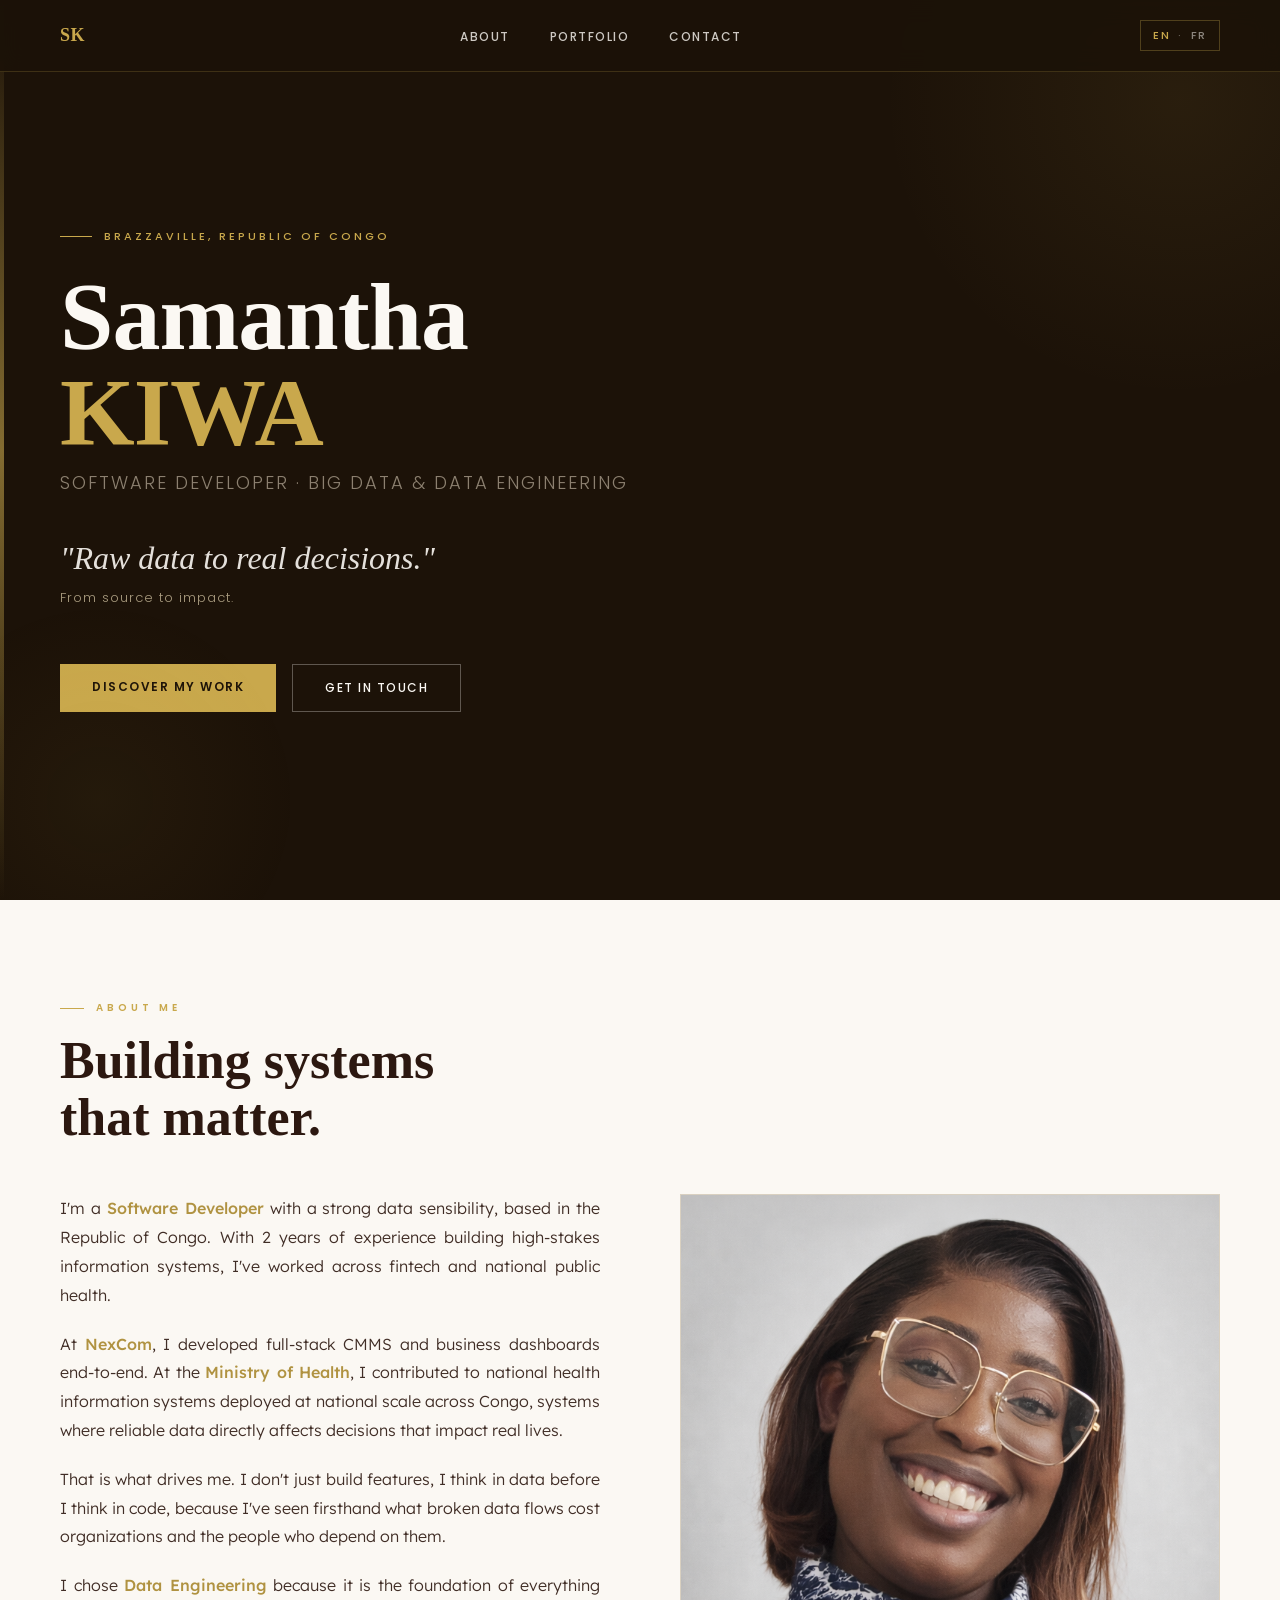
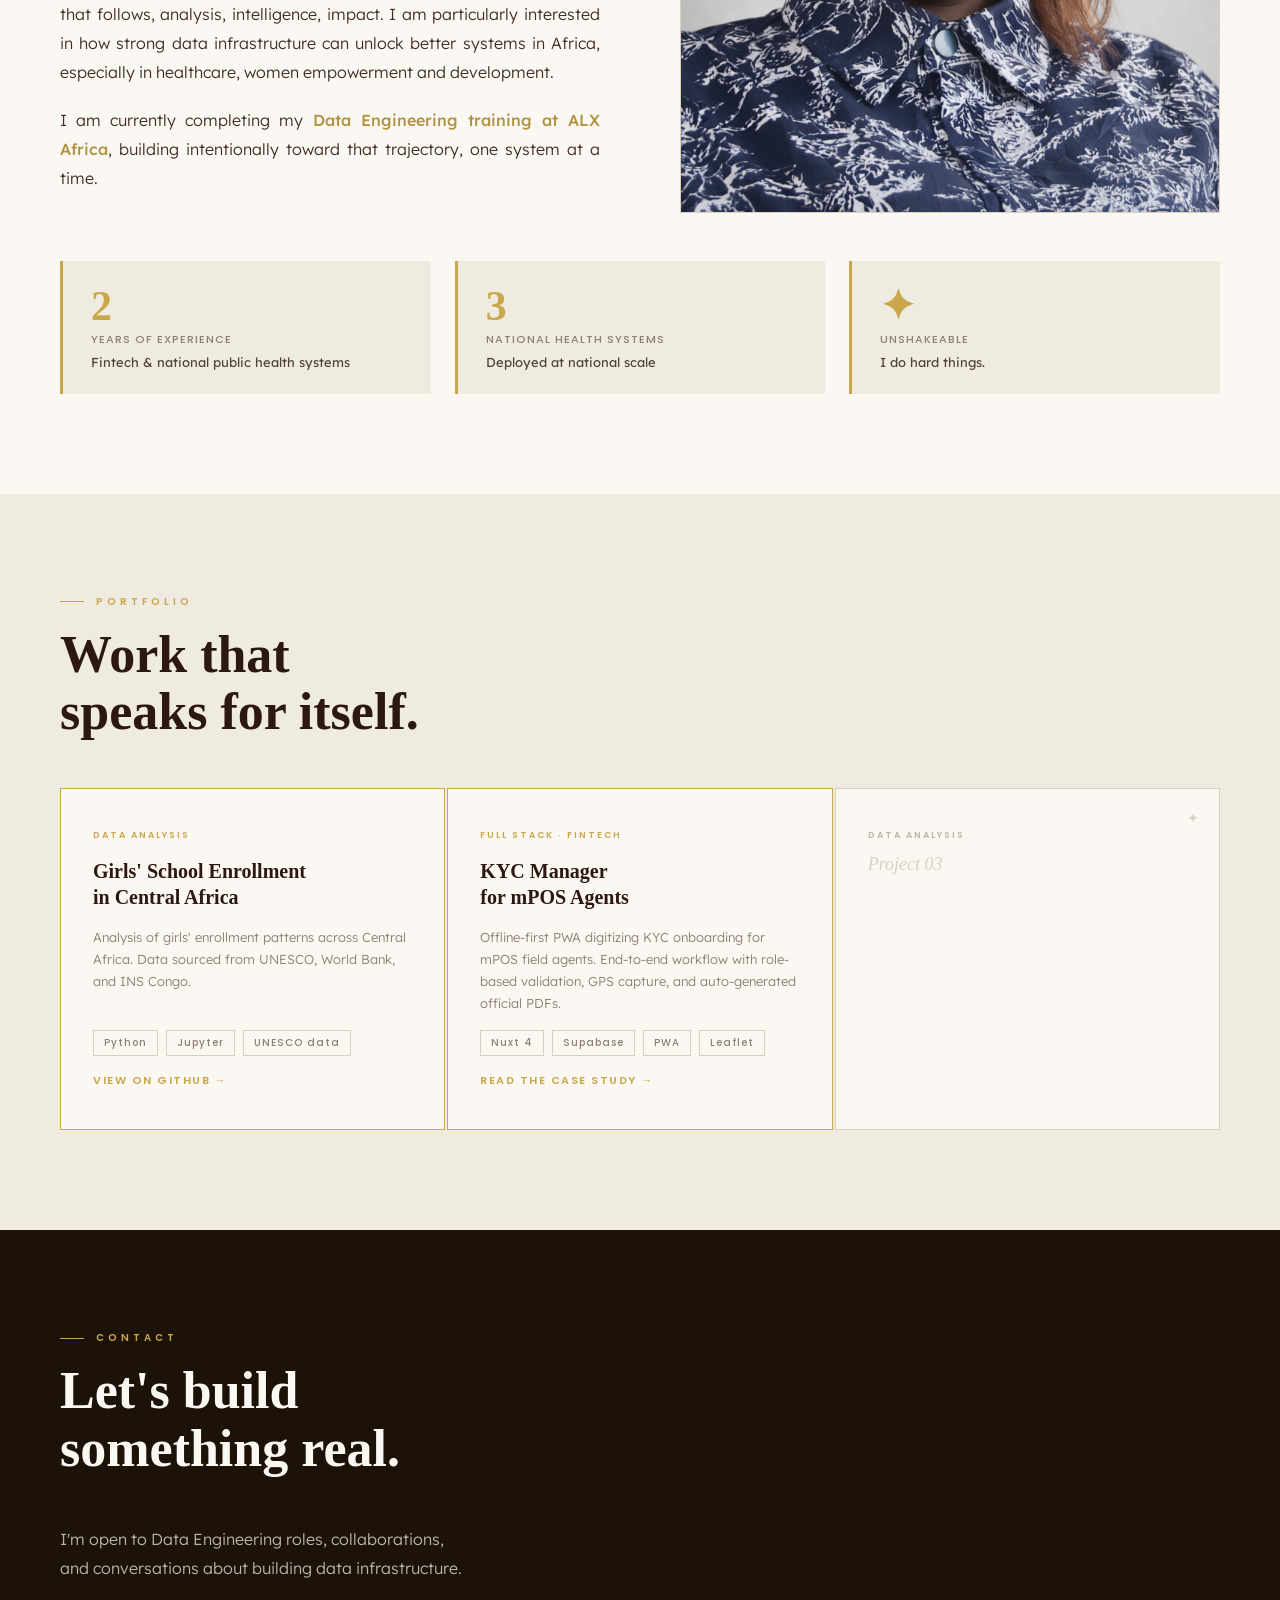
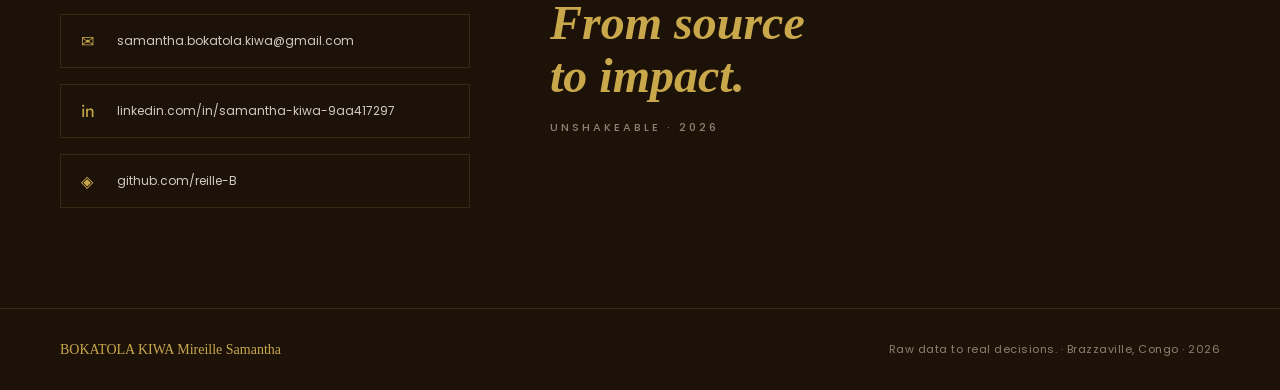
==== commit 0e2272ba: "Add FR/EN language switch and KYC Manager case study - FR/EN switch in nav with localStorage + brows" ====
--- a/index.html
+++ b/index.html
@@ -13,24 +13,29 @@
 <nav>
   <div class="nav-logo">SK</div>
   <ul class="nav-links">
-    <li><a href="#about">About</a></li>
-    <li><a href="#portfolio">Portfolio</a></li>
-    <li><a href="#contact">Contact</a></li>
+    <li><a href="#about" data-i18n="nav-about">About</a></li>
+    <li><a href="#portfolio" data-i18n="nav-portfolio">Portfolio</a></li>
+    <li><a href="#contact" data-i18n="nav-contact">Contact</a></li>
   </ul>
+  <button class="lang-switch" aria-label="Change language" type="button">
+    <span data-lang="en">EN</span>
+    <span class="lang-sep">·</span>
+    <span data-lang="fr">FR</span>
+  </button>
 </nav>
 
 <!-- HERO -->
 <section class="hero">
   <div class="hero-bar"></div>
   <div class="hero-content">
-    <div class="hero-eyebrow">Brazzaville, Republic of Congo</div>
+    <div class="hero-eyebrow" data-i18n="hero-eyebrow">Brazzaville, Republic of Congo</div>
     <h1 class="hero-name">Samantha<br><span>KIWA</span></h1>
-    <p class="hero-title">Software Developer · Big Data & Data Engineering</p>
-    <p class="hero-tagline">"Raw data to real decisions."</p>
-    <p class="hero-sub">From source to impact.</p>
+    <p class="hero-title" data-i18n="hero-title">Software Developer · Big Data & Data Engineering</p>
+    <p class="hero-tagline" data-i18n="hero-tagline">"Raw data to real decisions."</p>
+    <p class="hero-sub" data-i18n="hero-sub">From source to impact.</p>
     <div class="hero-cta">
-      <a href="#about" class="btn-primary">Discover my work</a>
-      <a href="#contact" class="btn-ghost">Get in touch</a>
+      <a href="#about" class="btn-primary" data-i18n="cta-discover">Discover my work</a>
+      <a href="#contact" class="btn-ghost" data-i18n="cta-contact">Get in touch</a>
     </div>
   </div>
 </section>
@@ -38,16 +43,16 @@
 <!-- ABOUT -->
 <section id="about">
   <div class="section-wrap">
-    <div class="section-label">About me</div>
-    <h2 class="section-title">Building systems<br>that matter.</h2>
+    <div class="section-label" data-i18n="about-label">About me</div>
+    <h2 class="section-title" data-i18n="about-title">Building systems<br>that matter.</h2>
     <div class="about-top fade-in">
       <div class="about-left">
         <div class="about-text">
-          <p>I'm a <strong>Software Developer</strong> with a strong data sensibility, based in the  Republic of Congo. With 2 years of experience building high-stakes information systems, I've worked across fintech and national public health.</p>
-          <p>At <strong>NexCom</strong>, I developed full-stack CMMS and business dashboards end-to-end. At the <strong>Ministry of Health</strong>, I contributed to national health information systems deployed at national scale across Congo, systems where reliable data directly affects decisions that impact real lives.</p>
-          <p>That is what drives me. I don't just build features, I think in data before I think in code, because I've seen firsthand what broken data flows cost organizations and the people who depend on them.</p>
-          <p>I chose <strong>Data Engineering</strong> because it is the foundation of everything that follows, analysis, intelligence, impact. I am particularly interested in how strong data infrastructure can unlock better systems in Africa, especially in healthcare, women empowerment and development.</p>
-          <p>I am currently completing my <strong>Data Engineering training at ALX Africa</strong>, building intentionally toward that trajectory, one system at a time.</p>
+          <p data-i18n="about-p1">I'm a <strong>Software Developer</strong> with a strong data sensibility, based in the  Republic of Congo. With 2 years of experience building high-stakes information systems, I've worked across fintech and national public health.</p>
+          <p data-i18n="about-p2">At <strong>NexCom</strong>, I developed full-stack CMMS and business dashboards end-to-end. At the <strong>Ministry of Health</strong>, I contributed to national health information systems deployed at national scale across Congo, systems where reliable data directly affects decisions that impact real lives.</p>
+          <p data-i18n="about-p3">That is what drives me. I don't just build features, I think in data before I think in code, because I've seen firsthand what broken data flows cost organizations and the people who depend on them.</p>
+          <p data-i18n="about-p4">I chose <strong>Data Engineering</strong> because it is the foundation of everything that follows, analysis, intelligence, impact. I am particularly interested in how strong data infrastructure can unlock better systems in Africa, especially in healthcare, women empowerment and development.</p>
+          <p data-i18n="about-p5">I am currently completing my <strong>Data Engineering training at ALX Africa</strong>, building intentionally toward that trajectory, one system at a time.</p>
         </div>
       </div>
       <div class="about-photo">
@@ -57,18 +62,18 @@
     <div class="about-stats fade-in">
       <div class="stat-card">
         <div class="stat-number">2</div>
-        <div class="stat-label">Years of experience</div>
-        <div class="stat-desc">Fintech & national public health systems</div>
+        <div class="stat-label" data-i18n="stat1-label">Years of experience</div>
+        <div class="stat-desc" data-i18n="stat1-desc">Fintech & national public health systems</div>
       </div>
       <div class="stat-card">
         <div class="stat-number">3</div>
-        <div class="stat-label">National health systems</div>
-        <div class="stat-desc">Deployed at national scale</div>
+        <div class="stat-label" data-i18n="stat2-label">National health systems</div>
+        <div class="stat-desc" data-i18n="stat2-desc">Deployed at national scale</div>
       </div>
       <div class="stat-card">
         <div class="stat-number">✦</div>
-        <div class="stat-label">Unshakeable</div>
-        <div class="stat-desc">I do hard things.</div>
+        <div class="stat-label" data-i18n="stat3-label">Unshakeable</div>
+        <div class="stat-desc" data-i18n="stat3-desc">I do hard things.</div>
       </div>
     </div>
   </div>
@@ -78,26 +83,34 @@
 <!-- PORTFOLIO -->
 <section id="portfolio">
   <div class="section-wrap">
-    <div class="section-label">Portfolio</div>
-    <h2 class="section-title">Work that<br>speaks for itself.</h2>
+    <div class="section-label" data-i18n="portfolio-label">Portfolio</div>
+    <h2 class="section-title" data-i18n="portfolio-title">Work that<br>speaks for itself.</h2>
     <div class="portfolio-grid">
       <a href="https://github.com/reille-B/analyse_scolarisation" target="_blank" class="portfolio-card">
-        <div class="pc-tag">Data Analysis</div>
-        <h3 class="pc-title">Girls' School Enrollment<br>in Central Africa</h3>
-        <p class="pc-desc">Analysis of girls' enrollment patterns across Central Africa. Data sourced from UNESCO, World Bank, and INS Congo.</p>
+        <div class="pc-tag" data-i18n="pc1-tag">Data Analysis</div>
+        <h3 class="pc-title" data-i18n="pc1-title">Girls' School Enrollment<br>in Central Africa</h3>
+        <p class="pc-desc" data-i18n="pc1-desc">Analysis of girls' enrollment patterns across Central Africa. Data sourced from UNESCO, World Bank, and INS Congo.</p>
         <div class="pc-stack">
           <span>Python</span>
           <span>Jupyter</span>
-          <span>UNESCO data</span>
-        </div>
-        <div class="pc-link">View on GitHub →</div>
+          <span data-i18n="pc1-stack3">UNESCO data</span>
+        </div>
+        <div class="pc-link" data-i18n="pc1-link">View on GitHub →</div>
+      </a>
+      <a href="kyc.html" class="portfolio-card">
+        <div class="pc-tag" data-i18n="pc2-tag">Full Stack · Fintech</div>
+        <h3 class="pc-title" data-i18n="pc2-title">KYC Manager<br>for mPOS Agents</h3>
+        <p class="pc-desc" data-i18n="pc2-desc">Offline-first PWA digitizing KYC onboarding for mPOS field agents. End-to-end workflow with role-based validation, GPS capture, and auto-generated official PDFs.</p>
+        <div class="pc-stack">
+          <span>Nuxt 4</span>
+          <span>Supabase</span>
+          <span>PWA</span>
+          <span>Leaflet</span>
+        </div>
+        <div class="pc-link" data-i18n="pc2-link">Read the case study →</div>
       </a>
       <div class="portfolio-placeholder">
-        <div class="pp-tag">Full Stack</div>
-        <div class="pp-title">Project 02</div>
-      </div>
-      <div class="portfolio-placeholder">
-        <div class="pp-tag">Data Analysis</div>
+        <div class="pp-tag" data-i18n="pp-tag-data">Data Analysis</div>
         <div class="pp-title">Project 03</div>
       </div>
     </div>
@@ -107,11 +120,11 @@
 <!-- CONTACT -->
 <section id="contact">
   <div class="section-wrap">
-    <div class="section-label">Contact</div>
-    <h2 class="section-title">Let's build<br>something real.</h2>
+    <div class="section-label" data-i18n="contact-label">Contact</div>
+    <h2 class="section-title" data-i18n="contact-title">Let's build<br>something real.</h2>
     <div class="contact-grid fade-in">
       <div>
-        <p class="contact-intro">I'm open to Data Engineering roles, collaborations, and conversations about building data infrastructure.</p>
+        <p class="contact-intro" data-i18n="contact-intro">I'm open to Data Engineering roles, collaborations, and conversations about building data infrastructure.</p>
         <div class="contact-links">
           <a href="mailto:samantha.bokatola.kiwa@gmail.com" class="contact-link">
             <span class="contact-link-icon">✉</span>
@@ -128,8 +141,8 @@
         </div>
       </div>
       <div class="contact-right">
-        <div class="motto">From source<br>to impact.</div>
-        <div class="motto-sub">Unshakeable · 2026</div>
+        <div class="motto" data-i18n="motto">From source<br>to impact.</div>
+        <div class="motto-sub" data-i18n="motto-sub">Unshakeable · 2026</div>
       </div>
     </div>
   </div>
@@ -139,11 +152,129 @@
 <footer>
   <div class="footer-inner">
     <div class="footer-name">BOKATOLA KIWA Mireille Samantha</div>
-    <div class="footer-copy">Raw data to real decisions. · Brazzaville, Congo · 2026</div>
+    <div class="footer-copy" data-i18n="footer-copy">Raw data to real decisions. · Brazzaville, Congo · 2026</div>
   </div>
 </footer>
 
 <script>
+  const translations = {
+    en: {
+      __title: "Samantha KIWA Software Developer · Big Data & Data Engineering",
+      "nav-about": "About",
+      "nav-portfolio": "Portfolio",
+      "nav-contact": "Contact",
+      "hero-eyebrow": "Brazzaville, Republic of Congo",
+      "hero-title": "Software Developer · Big Data & Data Engineering",
+      "hero-tagline": "\"Raw data to real decisions.\"",
+      "hero-sub": "From source to impact.",
+      "cta-discover": "Discover my work",
+      "cta-contact": "Get in touch",
+      "about-label": "About me",
+      "about-title": "Building systems<br>that matter.",
+      "about-p1": "I'm a <strong>Software Developer</strong> with a strong data sensibility, based in the Republic of Congo. With 2 years of experience building high-stakes information systems, I've worked across fintech and national public health.",
+      "about-p2": "At <strong>NexCom</strong>, I developed full-stack CMMS and business dashboards end-to-end. At the <strong>Ministry of Health</strong>, I contributed to national health information systems deployed at national scale across Congo, systems where reliable data directly affects decisions that impact real lives.",
+      "about-p3": "That is what drives me. I don't just build features, I think in data before I think in code, because I've seen firsthand what broken data flows cost organizations and the people who depend on them.",
+      "about-p4": "I chose <strong>Data Engineering</strong> because it is the foundation of everything that follows, analysis, intelligence, impact. I am particularly interested in how strong data infrastructure can unlock better systems in Africa, especially in healthcare, women empowerment and development.",
+      "about-p5": "I am currently completing my <strong>Data Engineering training at ALX Africa</strong>, building intentionally toward that trajectory, one system at a time.",
+      "stat1-label": "Years of experience",
+      "stat1-desc": "Fintech & national public health systems",
+      "stat2-label": "National health systems",
+      "stat2-desc": "Deployed at national scale",
+      "stat3-label": "Unshakeable",
+      "stat3-desc": "I do hard things.",
+      "portfolio-label": "Portfolio",
+      "portfolio-title": "Work that<br>speaks for itself.",
+      "pc1-tag": "Data Analysis",
+      "pc1-title": "Girls' School Enrollment<br>in Central Africa",
+      "pc1-desc": "Analysis of girls' enrollment patterns across Central Africa. Data sourced from UNESCO, World Bank, and INS Congo.",
+      "pc1-stack3": "UNESCO data",
+      "pc1-link": "View on GitHub →",
+      "pc2-tag": "Full Stack · Fintech",
+      "pc2-title": "KYC Manager<br>for mPOS Agents",
+      "pc2-desc": "Offline-first PWA digitizing KYC onboarding for mPOS field agents. End-to-end workflow with role-based validation, GPS capture, and auto-generated official PDFs.",
+      "pc2-link": "Read the case study →",
+      "pp-tag-fullstack": "Full Stack",
+      "pp-tag-data": "Data Analysis",
+      "contact-label": "Contact",
+      "contact-title": "Let's build<br>something real.",
+      "contact-intro": "I'm open to Data Engineering roles, collaborations, and conversations about building data infrastructure.",
+      "motto": "From source<br>to impact.",
+      "motto-sub": "Unshakeable · 2026",
+      "footer-copy": "Raw data to real decisions. · Brazzaville, Congo · 2026"
+    },
+    fr: {
+      __title: "Samantha KIWA Développeuse logiciel · Big Data & Data Engineering",
+      "nav-about": "À propos",
+      "nav-portfolio": "Portfolio",
+      "nav-contact": "Contact",
+      "hero-eyebrow": "Brazzaville, République du Congo",
+      "hero-title": "Développeuse logiciel · Big Data & Data Engineering",
+      "hero-tagline": "« De la donnée brute aux décisions réelles. »",
+      "hero-sub": "De la source à l'impact.",
+      "cta-discover": "Découvrir mon travail",
+      "cta-contact": "Me contacter",
+      "about-label": "À propos",
+      "about-title": "Construire des systèmes<br>qui comptent.",
+      "about-p1": "Je suis <strong>Développeuse logiciel</strong> avec une forte sensibilité data, basée en République du Congo. Forte de 2 ans d'expérience dans la construction de systèmes d'information à enjeux élevés, j'ai travaillé dans la fintech et la santé publique nationale.",
+      "about-p2": "Chez <strong>NexCom</strong>, j'ai développé des CMMS full-stack et des tableaux de bord métier de bout en bout. Au <strong>Ministère de la Santé</strong>, j'ai contribué à des systèmes nationaux d'information sanitaire déployés à l'échelle nationale au Congo, des systèmes où la fiabilité des données influence directement des décisions qui touchent à des vies humaines.",
+      "about-p3": "C'est ce qui me porte. Je ne construis pas seulement des fonctionnalités : je pense en données avant de penser en code, parce que j'ai vu de mes yeux ce que coûtent des flux de données défaillants aux organisations et aux personnes qui en dépendent.",
+      "about-p4": "J'ai choisi le <strong>Data Engineering</strong> parce que c'est le socle de tout ce qui suit : analyse, intelligence, impact. Je m'intéresse particulièrement à la façon dont une infrastructure de données solide peut débloquer de meilleurs systèmes en Afrique, notamment dans la santé, l'autonomisation des femmes et le développement.",
+      "about-p5": "Je termine actuellement ma <strong>formation Data Engineering à ALX Africa</strong>, construisant pas à pas vers cette trajectoire, un système à la fois.",
+      "stat1-label": "Années d'expérience",
+      "stat1-desc": "Fintech & santé publique nationale",
+      "stat2-label": "Systèmes nationaux de santé",
+      "stat2-desc": "Déployés à l'échelle nationale",
+      "stat3-label": "Inébranlable",
+      "stat3-desc": "Je fais les choses difficiles.",
+      "portfolio-label": "Portfolio",
+      "portfolio-title": "Un travail qui<br>parle de lui-même.",
+      "pc1-tag": "Analyse de données",
+      "pc1-title": "Scolarisation des filles<br>en Afrique centrale",
+      "pc1-desc": "Analyse des dynamiques de scolarisation des filles à travers l'Afrique centrale. Données issues de l'UNESCO, de la Banque mondiale et de l'INS Congo.",
+      "pc1-stack3": "Données UNESCO",
+      "pc1-link": "Voir sur GitHub →",
+      "pc2-tag": "Full Stack · Fintech",
+      "pc2-title": "KYC Manager<br>pour agents mPOS",
+      "pc2-desc": "PWA offline-first qui numérise l'onboarding KYC des agents mPOS sur le terrain. Workflow complet avec validation par rôles, GPS et génération automatique des PDF officiels.",
+      "pc2-link": "Lire l'étude de cas →",
+      "pp-tag-fullstack": "Full Stack",
+      "pp-tag-data": "Analyse de données",
+      "contact-label": "Contact",
+      "contact-title": "Construisons<br>quelque chose de vrai.",
+      "contact-intro": "Je suis ouverte aux postes en Data Engineering, aux collaborations et aux échanges sur la construction d'infrastructures data.",
+      "motto": "De la source<br>à l'impact.",
+      "motto-sub": "Inébranlable · 2026",
+      "footer-copy": "De la donnée brute aux décisions réelles. · Brazzaville, Congo · 2026"
+    }
+  };
+
+  function detectInitialLang() {
+    const saved = localStorage.getItem('lang');
+    if (saved === 'en' || saved === 'fr') return saved;
+    return (navigator.language || '').toLowerCase().startsWith('fr') ? 'fr' : 'en';
+  }
+
+  function applyLang(lang) {
+    const dict = translations[lang];
+    document.documentElement.lang = lang;
+    document.title = dict.__title;
+    document.querySelectorAll('[data-i18n]').forEach(el => {
+      const key = el.dataset.i18n;
+      if (dict[key] != null) el.innerHTML = dict[key];
+    });
+    document.querySelectorAll('.lang-switch [data-lang]').forEach(el => {
+      el.classList.toggle('active', el.dataset.lang === lang);
+    });
+    localStorage.setItem('lang', lang);
+  }
+
+  applyLang(detectInitialLang());
+
+  document.querySelector('.lang-switch').addEventListener('click', () => {
+    const current = document.documentElement.lang;
+    applyLang(current === 'fr' ? 'en' : 'fr');
+  });
+
   const observer = new IntersectionObserver((entries) => {
     entries.forEach(entry => {
       if (entry.isIntersecting) {
--- a/style.css
+++ b/style.css
@@ -43,6 +43,7 @@
   font-weight: 700;
   color: var(--or);
   letter-spacing: 0.5px;
+  text-decoration: none;
 }
 
 .nav-links {
@@ -64,6 +65,28 @@
 }
 
 .nav-links a:hover { opacity: 1; color: var(--or); }
+
+.lang-switch {
+  background: transparent;
+  border: 1px solid rgba(201, 168, 76, 0.3);
+  padding: 6px 12px;
+  margin-left: 24px;
+  font-family: 'Poppins', sans-serif;
+  font-size: 11px;
+  font-weight: 500;
+  letter-spacing: 1.5px;
+  color: var(--creme);
+  cursor: pointer;
+  display: flex;
+  align-items: center;
+  gap: 8px;
+  transition: border-color 0.3s;
+}
+
+.lang-switch:hover { border-color: var(--or); }
+.lang-switch [data-lang] { opacity: 0.5; transition: opacity 0.3s, color 0.3s; }
+.lang-switch [data-lang].active { opacity: 1; color: var(--or); }
+.lang-sep { opacity: 0.4; }
 
 /* ── HERO ── */
 .hero {
@@ -605,6 +628,524 @@
   color: var(--taupe);
 }
 
+/* ── CASE STUDY (kyc.html) ── */
+.case-hero {
+  min-height: 100vh;
+  background: var(--nuit);
+  position: relative;
+  overflow: hidden;
+  padding: 120px 60px 80px;
+  display: flex;
+  align-items: center;
+}
+
+.case-hero::before {
+  content: '';
+  position: absolute;
+  top: -200px; right: -200px;
+  width: 600px; height: 600px;
+  background: radial-gradient(circle, rgba(201,168,76,0.08) 0%, transparent 70%);
+  pointer-events: none;
+}
+
+.case-hero::after {
+  content: '';
+  position: absolute;
+  bottom: -100px; left: -100px;
+  width: 400px; height: 400px;
+  background: radial-gradient(circle, rgba(201,168,76,0.05) 0%, transparent 70%);
+  pointer-events: none;
+}
+
+.case-back {
+  margin-bottom: 32px;
+}
+
+.case-back a,
+.case-back-bottom a {
+  font-family: 'Poppins', sans-serif;
+  font-size: 11px;
+  font-weight: 500;
+  letter-spacing: 2px;
+  text-transform: uppercase;
+  color: var(--or);
+  text-decoration: none;
+  opacity: 0.8;
+  transition: opacity 0.3s;
+}
+
+.case-back a:hover,
+.case-back-bottom a:hover { opacity: 1; }
+
+.case-hero-eyebrow {
+  font-family: 'Poppins', sans-serif;
+  font-size: 11px;
+  font-weight: 500;
+  color: var(--or);
+  letter-spacing: 3px;
+  text-transform: uppercase;
+  margin-bottom: 24px;
+  display: flex;
+  align-items: center;
+  gap: 12px;
+}
+
+.case-hero-eyebrow::before {
+  content: '';
+  width: 32px;
+  height: 1px;
+  background: var(--or);
+}
+
+.case-hero-title {
+  font-family: Georgia, serif;
+  font-size: clamp(48px, 7vw, 84px);
+  font-weight: 700;
+  color: var(--creme);
+  line-height: 1.0;
+  margin-bottom: 16px;
+  letter-spacing: -1px;
+}
+
+.case-hero-sub {
+  font-family: Georgia, serif;
+  font-size: clamp(18px, 2.4vw, 26px);
+  font-weight: 400;
+  font-style: italic;
+  color: var(--or-pale);
+  line-height: 1.5;
+  margin-bottom: 48px;
+  max-width: 800px;
+  opacity: 0.9;
+}
+
+.case-meta {
+  display: grid;
+  grid-template-columns: repeat(3, auto);
+  gap: 48px;
+  margin-bottom: 48px;
+  padding: 24px 0;
+  border-top: 1px solid rgba(201,168,76,0.2);
+  border-bottom: 1px solid rgba(201,168,76,0.2);
+}
+
+.meta-label {
+  font-family: 'Poppins', sans-serif;
+  font-size: 10px;
+  font-weight: 600;
+  letter-spacing: 2px;
+  text-transform: uppercase;
+  color: var(--or);
+  margin-bottom: 6px;
+}
+
+.meta-value {
+  font-family: 'Lexend', sans-serif;
+  font-size: 14px;
+  color: var(--creme);
+  opacity: 0.9;
+}
+
+.case-cta {
+  display: flex;
+  gap: 16px;
+  flex-wrap: wrap;
+}
+
+.btn-ghost-dark {
+  font-family: 'Poppins', sans-serif;
+  font-size: 12px;
+  font-weight: 500;
+  letter-spacing: 1.5px;
+  text-transform: uppercase;
+  color: var(--or-pale);
+  background: transparent;
+  padding: 14px 32px;
+  text-decoration: none;
+  border: 1px solid rgba(201,168,76,0.4);
+  transition: border-color 0.3s, color 0.3s, transform 0.2s;
+}
+
+.btn-ghost-dark:hover {
+  border-color: var(--or);
+  color: var(--or);
+  transform: translateY(-2px);
+}
+
+.case-section { padding: 100px 60px; background: var(--creme); }
+.case-section-dark { background: var(--nuit); position: relative; overflow: hidden; }
+
+.case-section-closing {
+  min-height: 90vh;
+  display: flex;
+  align-items: center;
+}
+
+.case-section-dark::before {
+  content: '';
+  position: absolute;
+  top: 50%; right: -150px;
+  transform: translateY(-50%);
+  width: 500px; height: 500px;
+  background: radial-gradient(circle, rgba(201,168,76,0.05) 0%, transparent 70%);
+  pointer-events: none;
+}
+
+.case-section-dark .section-label { color: var(--or); }
+.case-section-dark .section-label::before { background: var(--or); }
+.case-section-dark .section-title { color: var(--creme); }
+
+.case-body {
+  max-width: 820px;
+}
+
+.case-body p {
+  font-family: 'Lexend', sans-serif;
+  font-size: 16px;
+  font-weight: 300;
+  color: var(--espresso);
+  line-height: 1.8;
+  margin-bottom: 20px;
+  opacity: 0.9;
+  text-align: justify;
+}
+
+.case-section-dark .case-body p { color: var(--sable-clair); }
+
+/* lifecycle */
+.lifecycle {
+  display: grid;
+  grid-template-columns: 1fr auto 1fr auto 1fr;
+  gap: 20px;
+  align-items: stretch;
+  margin-bottom: 64px;
+  position: relative;
+  z-index: 1;
+}
+
+.lc-step {
+  background: rgba(251,248,243,0.04);
+  border: 1px solid rgba(201,168,76,0.2);
+  border-left: 3px solid var(--or);
+  padding: 28px;
+}
+
+.lc-step-final {
+  background: rgba(201,168,76,0.08);
+  border-color: var(--or);
+}
+
+.lc-num {
+  font-family: Georgia, serif;
+  font-size: 14px;
+  font-weight: 500;
+  color: var(--or);
+  letter-spacing: 2px;
+  margin-bottom: 8px;
+}
+
+.lc-name {
+  font-family: Georgia, serif;
+  font-size: 22px;
+  font-weight: 700;
+  color: var(--creme);
+  margin-bottom: 12px;
+}
+
+.lc-desc {
+  font-family: 'Lexend', sans-serif;
+  font-size: 13px;
+  font-weight: 300;
+  color: var(--sable-clair);
+  line-height: 1.7;
+}
+
+.lc-arrow {
+  font-family: Georgia, serif;
+  font-size: 28px;
+  color: var(--or);
+  align-self: center;
+  opacity: 0.6;
+}
+
+/* features */
+.case-feature-grid {
+  display: grid;
+  grid-template-columns: repeat(2, 1fr);
+  gap: 32px;
+  position: relative;
+  z-index: 1;
+}
+
+.case-feature {
+  background: rgba(251,248,243,0.04);
+  border: 1px solid rgba(201,168,76,0.15);
+  padding: 32px;
+}
+
+.cf-icon {
+  font-size: 24px;
+  color: var(--or);
+  margin-bottom: 16px;
+}
+
+.cf-title {
+  font-family: Georgia, serif;
+  font-size: 20px;
+  font-weight: 700;
+  color: var(--creme);
+  margin-bottom: 12px;
+}
+
+.cf-desc {
+  font-family: 'Lexend', sans-serif;
+  font-size: 14px;
+  font-weight: 300;
+  color: var(--sable-clair);
+  line-height: 1.7;
+}
+
+/* roles */
+.role-grid {
+  display: grid;
+  grid-template-columns: repeat(3, 1fr);
+  gap: 16px;
+  margin-bottom: 64px;
+}
+
+.role {
+  background: var(--creme-fonce);
+  border-left: 3px solid var(--or);
+  padding: 20px 24px;
+}
+
+.role-root {
+  background: var(--espresso);
+  border-left-color: var(--or);
+}
+
+.role-root .role-name { color: var(--or); }
+.role-root .role-desc { color: var(--sable-clair); }
+
+.role-name {
+  font-family: Georgia, serif;
+  font-size: 17px;
+  font-weight: 700;
+  color: var(--espresso);
+  margin-bottom: 6px;
+}
+
+.role-desc {
+  font-family: 'Lexend', sans-serif;
+  font-size: 13px;
+  font-weight: 300;
+  color: var(--taupe);
+  line-height: 1.6;
+}
+
+/* security points */
+.security-points {
+  display: flex;
+  flex-direction: column;
+  gap: 24px;
+  max-width: 900px;
+}
+
+.sec-point {
+  display: grid;
+  grid-template-columns: 56px 1fr;
+  gap: 24px;
+  align-items: start;
+  padding: 24px;
+  background: var(--creme-fonce);
+  border-left: 2px solid var(--or);
+}
+
+.sec-num {
+  font-family: Georgia, serif;
+  font-size: 36px;
+  font-weight: 400;
+  color: var(--or);
+  line-height: 1;
+}
+
+.sec-title {
+  font-family: 'Poppins', sans-serif;
+  font-size: 13px;
+  font-weight: 600;
+  color: var(--espresso);
+  letter-spacing: 0.5px;
+  text-transform: uppercase;
+  margin-bottom: 8px;
+}
+
+.sec-desc {
+  font-family: 'Lexend', sans-serif;
+  font-size: 14px;
+  font-weight: 300;
+  color: var(--espresso);
+  line-height: 1.7;
+  opacity: 0.85;
+}
+
+/* stack */
+.stack-grid {
+  display: grid;
+  grid-template-columns: repeat(2, 1fr);
+  gap: 2px;
+  background: rgba(201,168,76,0.15);
+  border: 1px solid rgba(201,168,76,0.15);
+  margin-bottom: 48px;
+  position: relative;
+  z-index: 1;
+}
+
+.stack-cat {
+  background: var(--espresso-deep);
+  padding: 28px 32px;
+}
+
+.sc-name {
+  font-family: 'Poppins', sans-serif;
+  font-size: 11px;
+  font-weight: 600;
+  letter-spacing: 2px;
+  text-transform: uppercase;
+  color: var(--or);
+  margin-bottom: 12px;
+}
+
+.sc-items {
+  font-family: 'Lexend', sans-serif;
+  font-size: 14px;
+  font-weight: 300;
+  color: var(--sable-clair);
+  line-height: 1.7;
+}
+
+.case-callout {
+  background: rgba(201,168,76,0.06);
+  border-left: 3px solid var(--or);
+  padding: 32px;
+  max-width: 900px;
+  position: relative;
+  z-index: 1;
+}
+
+.callout-label {
+  font-family: 'Poppins', sans-serif;
+  font-size: 10px;
+  font-weight: 600;
+  letter-spacing: 2px;
+  text-transform: uppercase;
+  color: var(--or);
+  margin-bottom: 12px;
+}
+
+.callout-text {
+  font-family: Georgia, serif;
+  font-size: 18px;
+  font-style: italic;
+  color: var(--creme);
+  line-height: 1.7;
+  opacity: 0.95;
+}
+
+/* gallery */
+.gallery-grid {
+  display: grid;
+  grid-template-columns: repeat(2, 1fr);
+  gap: 32px;
+}
+
+.gallery-item {
+  background: var(--creme);
+  border: 1px solid var(--sable);
+  overflow: hidden;
+  display: flex;
+  flex-direction: column;
+  transition: transform 0.3s, border-color 0.3s, box-shadow 0.3s;
+}
+
+.gallery-item:hover {
+  transform: translateY(-4px);
+  border-color: var(--or);
+  box-shadow: 0 12px 32px rgba(28, 18, 8, 0.08);
+}
+
+.gallery-item img {
+  width: 100%;
+  height: auto;
+  display: block;
+  border-bottom: 1px solid var(--sable);
+}
+
+.gallery-featured {
+  grid-column: 1 / -1;
+}
+
+.gallery-item figcaption {
+  padding: 20px 24px 24px;
+}
+
+.gc-tag {
+  font-family: 'Poppins', sans-serif;
+  font-size: 10px;
+  font-weight: 600;
+  letter-spacing: 2px;
+  text-transform: uppercase;
+  color: var(--or);
+  margin-bottom: 8px;
+}
+
+.gc-desc {
+  font-family: 'Lexend', sans-serif;
+  font-size: 13px;
+  font-weight: 300;
+  color: var(--espresso);
+  line-height: 1.7;
+  opacity: 0.85;
+}
+
+/* bottom CTA */
+.case-bottom { text-align: center; max-width: 720px; margin: 0 auto; }
+.case-bottom .section-title { margin-bottom: 24px; }
+
+.case-bottom-text {
+  font-family: 'Lexend', sans-serif;
+  font-size: 16px;
+  font-weight: 300;
+  color: var(--taupe);
+  line-height: 1.7;
+  margin-bottom: 40px;
+}
+
+.case-bottom-dark .case-bottom-text { color: var(--sable-clair); }
+.case-bottom-dark .case-back-bottom { border-top-color: rgba(201,168,76,0.2); }
+.case-bottom-dark .case-back-bottom a { color: var(--or); }
+
+.case-bottom .case-cta { justify-content: center; }
+
+.case-back-bottom {
+  margin-top: 48px;
+  padding-top: 32px;
+  border-top: 1px solid var(--sable);
+}
+
+/* responsive case study */
+@media (max-width: 768px) {
+  .case-hero { padding: 100px 24px 60px; }
+  .case-section { padding: 60px 24px; }
+  .case-meta { grid-template-columns: 1fr; gap: 20px; }
+  .lifecycle { grid-template-columns: 1fr; }
+  .lc-arrow { transform: rotate(90deg); justify-self: center; }
+  .case-feature-grid { grid-template-columns: 1fr; }
+  .role-grid { grid-template-columns: 1fr; }
+  .stack-grid { grid-template-columns: 1fr; }
+  .sec-point { grid-template-columns: 1fr; gap: 12px; }
+  .gallery-grid { grid-template-columns: 1fr; gap: 20px; }
+}
+
 /* ── FOOTER ── */
 footer {
   background: var(--nuit);
@@ -655,6 +1196,7 @@
 @media (max-width: 768px) {
   nav { padding: 16px 24px; }
   .nav-links { display: none; }
+  .lang-switch { margin-left: auto; }
   section { padding: 60px 24px; }
   .hero { padding: 100px 24px 60px; }
   .about-top { grid-template-columns: 1fr; gap: 40px; }
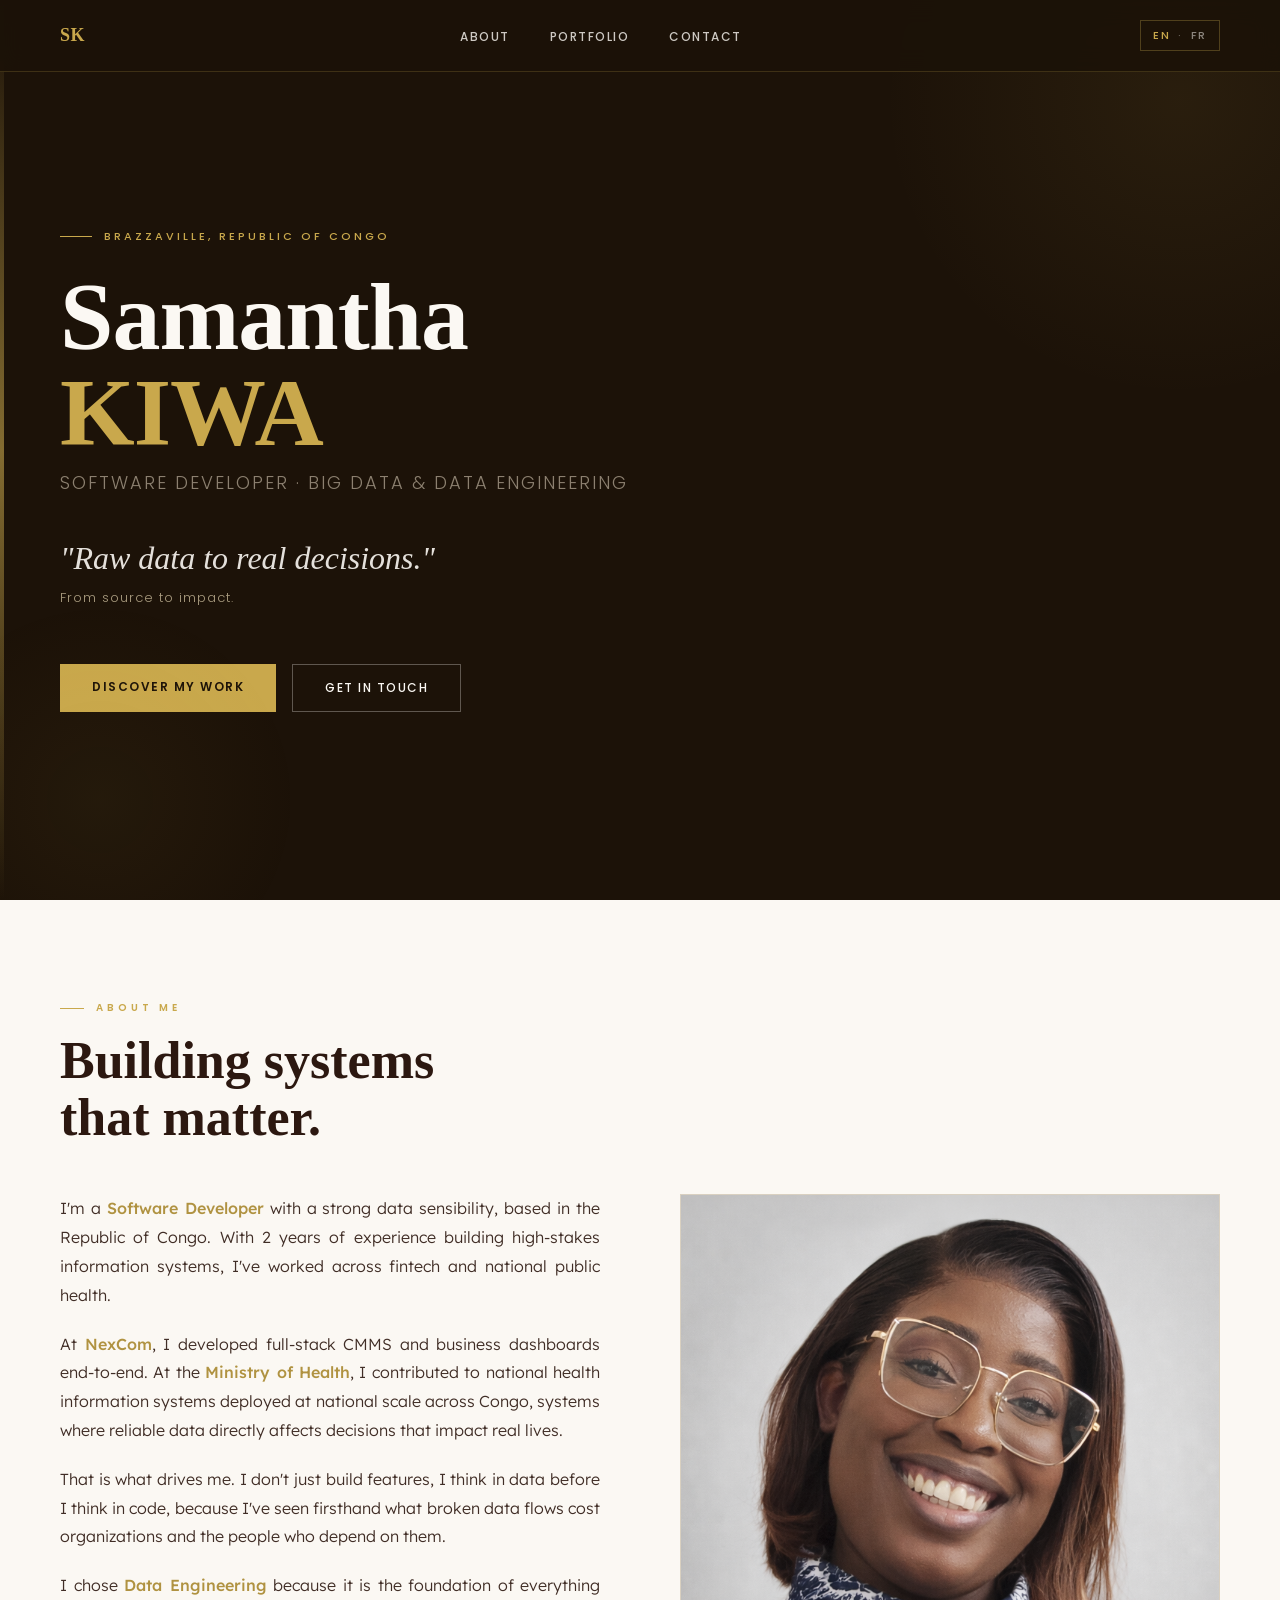
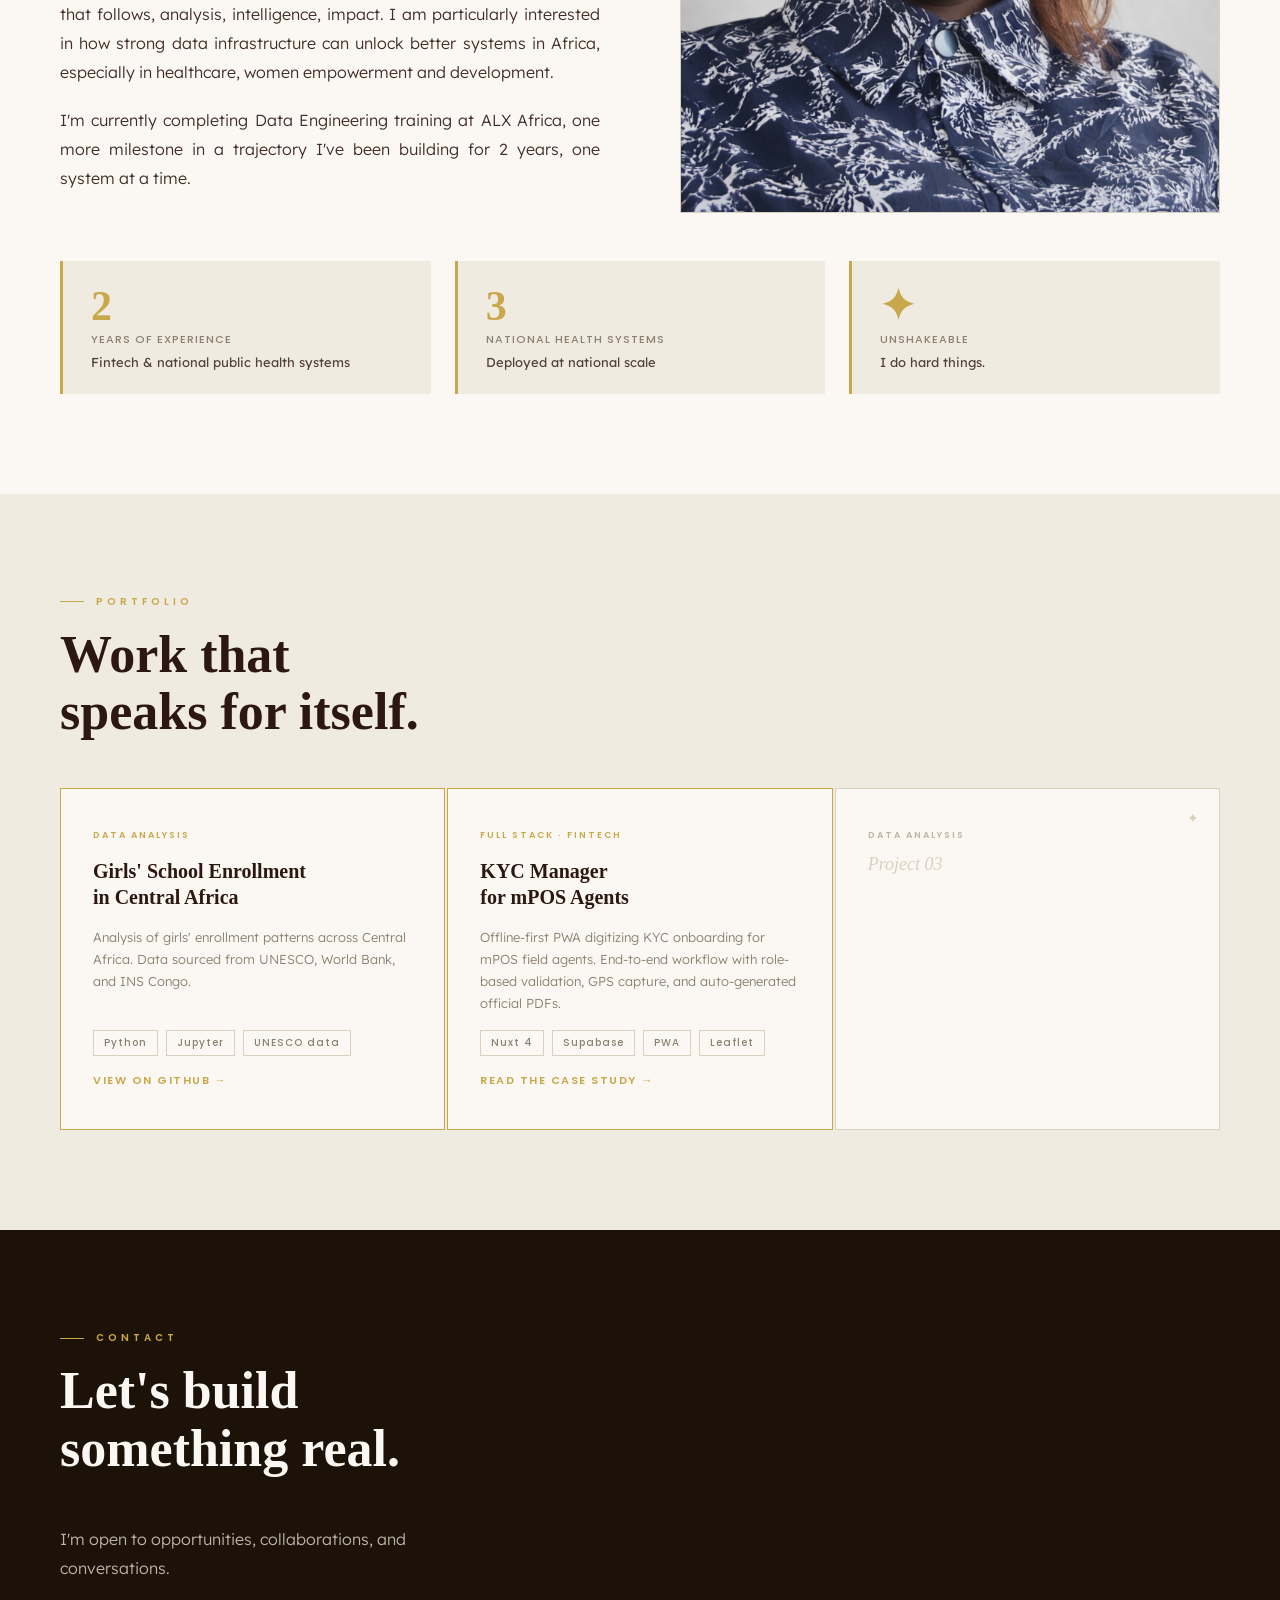
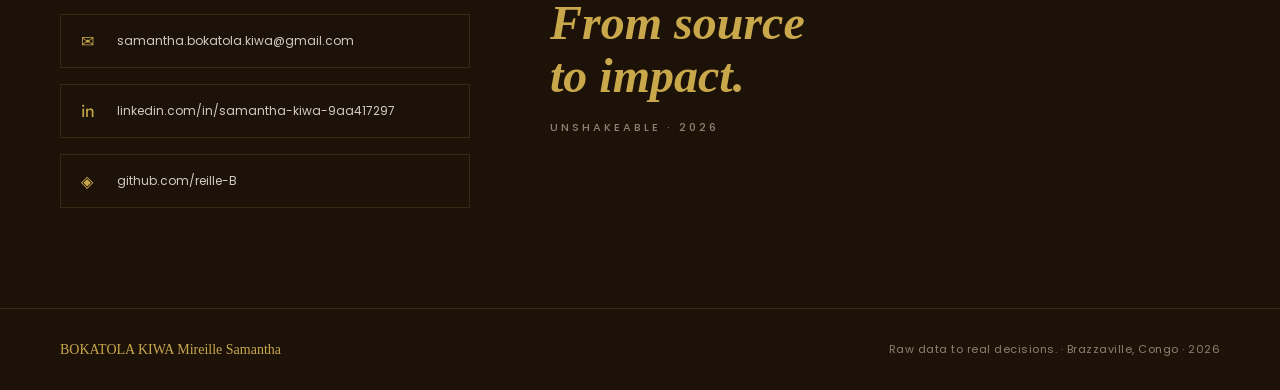
==== commit c374395b: "Refine copy: broaden contact, soften ALX framing, polish FR - Contact intro: open to opportunities (" ====
--- a/index.html
+++ b/index.html
@@ -52,7 +52,7 @@
           <p data-i18n="about-p2">At <strong>NexCom</strong>, I developed full-stack CMMS and business dashboards end-to-end. At the <strong>Ministry of Health</strong>, I contributed to national health information systems deployed at national scale across Congo, systems where reliable data directly affects decisions that impact real lives.</p>
           <p data-i18n="about-p3">That is what drives me. I don't just build features, I think in data before I think in code, because I've seen firsthand what broken data flows cost organizations and the people who depend on them.</p>
           <p data-i18n="about-p4">I chose <strong>Data Engineering</strong> because it is the foundation of everything that follows, analysis, intelligence, impact. I am particularly interested in how strong data infrastructure can unlock better systems in Africa, especially in healthcare, women empowerment and development.</p>
-          <p data-i18n="about-p5">I am currently completing my <strong>Data Engineering training at ALX Africa</strong>, building intentionally toward that trajectory, one system at a time.</p>
+          <p data-i18n="about-p5">I'm currently completing Data Engineering training at ALX Africa, one more milestone in a trajectory I've been building for 2 years, one system at a time.</p>
         </div>
       </div>
       <div class="about-photo">
@@ -124,7 +124,7 @@
     <h2 class="section-title" data-i18n="contact-title">Let's build<br>something real.</h2>
     <div class="contact-grid fade-in">
       <div>
-        <p class="contact-intro" data-i18n="contact-intro">I'm open to Data Engineering roles, collaborations, and conversations about building data infrastructure.</p>
+        <p class="contact-intro" data-i18n="contact-intro">I'm open to opportunities, collaborations, and conversations.</p>
         <div class="contact-links">
           <a href="mailto:samantha.bokatola.kiwa@gmail.com" class="contact-link">
             <span class="contact-link-icon">✉</span>
@@ -175,7 +175,7 @@
       "about-p2": "At <strong>NexCom</strong>, I developed full-stack CMMS and business dashboards end-to-end. At the <strong>Ministry of Health</strong>, I contributed to national health information systems deployed at national scale across Congo, systems where reliable data directly affects decisions that impact real lives.",
       "about-p3": "That is what drives me. I don't just build features, I think in data before I think in code, because I've seen firsthand what broken data flows cost organizations and the people who depend on them.",
       "about-p4": "I chose <strong>Data Engineering</strong> because it is the foundation of everything that follows, analysis, intelligence, impact. I am particularly interested in how strong data infrastructure can unlock better systems in Africa, especially in healthcare, women empowerment and development.",
-      "about-p5": "I am currently completing my <strong>Data Engineering training at ALX Africa</strong>, building intentionally toward that trajectory, one system at a time.",
+      "about-p5": "I'm currently completing Data Engineering training at ALX Africa, one more milestone in a trajectory I've been building for 2 years, one system at a time.",
       "stat1-label": "Years of experience",
       "stat1-desc": "Fintech & national public health systems",
       "stat2-label": "National health systems",
@@ -197,7 +197,7 @@
       "pp-tag-data": "Data Analysis",
       "contact-label": "Contact",
       "contact-title": "Let's build<br>something real.",
-      "contact-intro": "I'm open to Data Engineering roles, collaborations, and conversations about building data infrastructure.",
+      "contact-intro": "I'm open to opportunities, collaborations, and conversations.",
       "motto": "From source<br>to impact.",
       "motto-sub": "Unshakeable · 2026",
       "footer-copy": "Raw data to real decisions. · Brazzaville, Congo · 2026"
@@ -209,7 +209,7 @@
       "nav-contact": "Contact",
       "hero-eyebrow": "Brazzaville, République du Congo",
       "hero-title": "Développeuse logiciel · Big Data & Data Engineering",
-      "hero-tagline": "« De la donnée brute aux décisions réelles. »",
+      "hero-tagline": "« Des données brutes aux décisions réelles. »",
       "hero-sub": "De la source à l'impact.",
       "cta-discover": "Découvrir mon travail",
       "cta-contact": "Me contacter",
@@ -219,7 +219,7 @@
       "about-p2": "Chez <strong>NexCom</strong>, j'ai développé des CMMS full-stack et des tableaux de bord métier de bout en bout. Au <strong>Ministère de la Santé</strong>, j'ai contribué à des systèmes nationaux d'information sanitaire déployés à l'échelle nationale au Congo, des systèmes où la fiabilité des données influence directement des décisions qui touchent à des vies humaines.",
       "about-p3": "C'est ce qui me porte. Je ne construis pas seulement des fonctionnalités : je pense en données avant de penser en code, parce que j'ai vu de mes yeux ce que coûtent des flux de données défaillants aux organisations et aux personnes qui en dépendent.",
       "about-p4": "J'ai choisi le <strong>Data Engineering</strong> parce que c'est le socle de tout ce qui suit : analyse, intelligence, impact. Je m'intéresse particulièrement à la façon dont une infrastructure de données solide peut débloquer de meilleurs systèmes en Afrique, notamment dans la santé, l'autonomisation des femmes et le développement.",
-      "about-p5": "Je termine actuellement ma <strong>formation Data Engineering à ALX Africa</strong>, construisant pas à pas vers cette trajectoire, un système à la fois.",
+      "about-p5": "Je termine actuellement une formation Data Engineering à ALX Africa, un jalon de plus dans une trajectoire que je construis depuis 2 ans, un système à la fois.",
       "stat1-label": "Années d'expérience",
       "stat1-desc": "Fintech & santé publique nationale",
       "stat2-label": "Systèmes nationaux de santé",
@@ -241,10 +241,10 @@
       "pp-tag-data": "Analyse de données",
       "contact-label": "Contact",
       "contact-title": "Construisons<br>quelque chose de vrai.",
-      "contact-intro": "Je suis ouverte aux postes en Data Engineering, aux collaborations et aux échanges sur la construction d'infrastructures data.",
+      "contact-intro": "Je suis ouverte aux opportunités, aux collaborations et aux échanges.",
       "motto": "De la source<br>à l'impact.",
       "motto-sub": "Inébranlable · 2026",
-      "footer-copy": "De la donnée brute aux décisions réelles. · Brazzaville, Congo · 2026"
+      "footer-copy": "Des données brutes aux décisions réelles. · Brazzaville, Congo · 2026"
     }
   };
 
